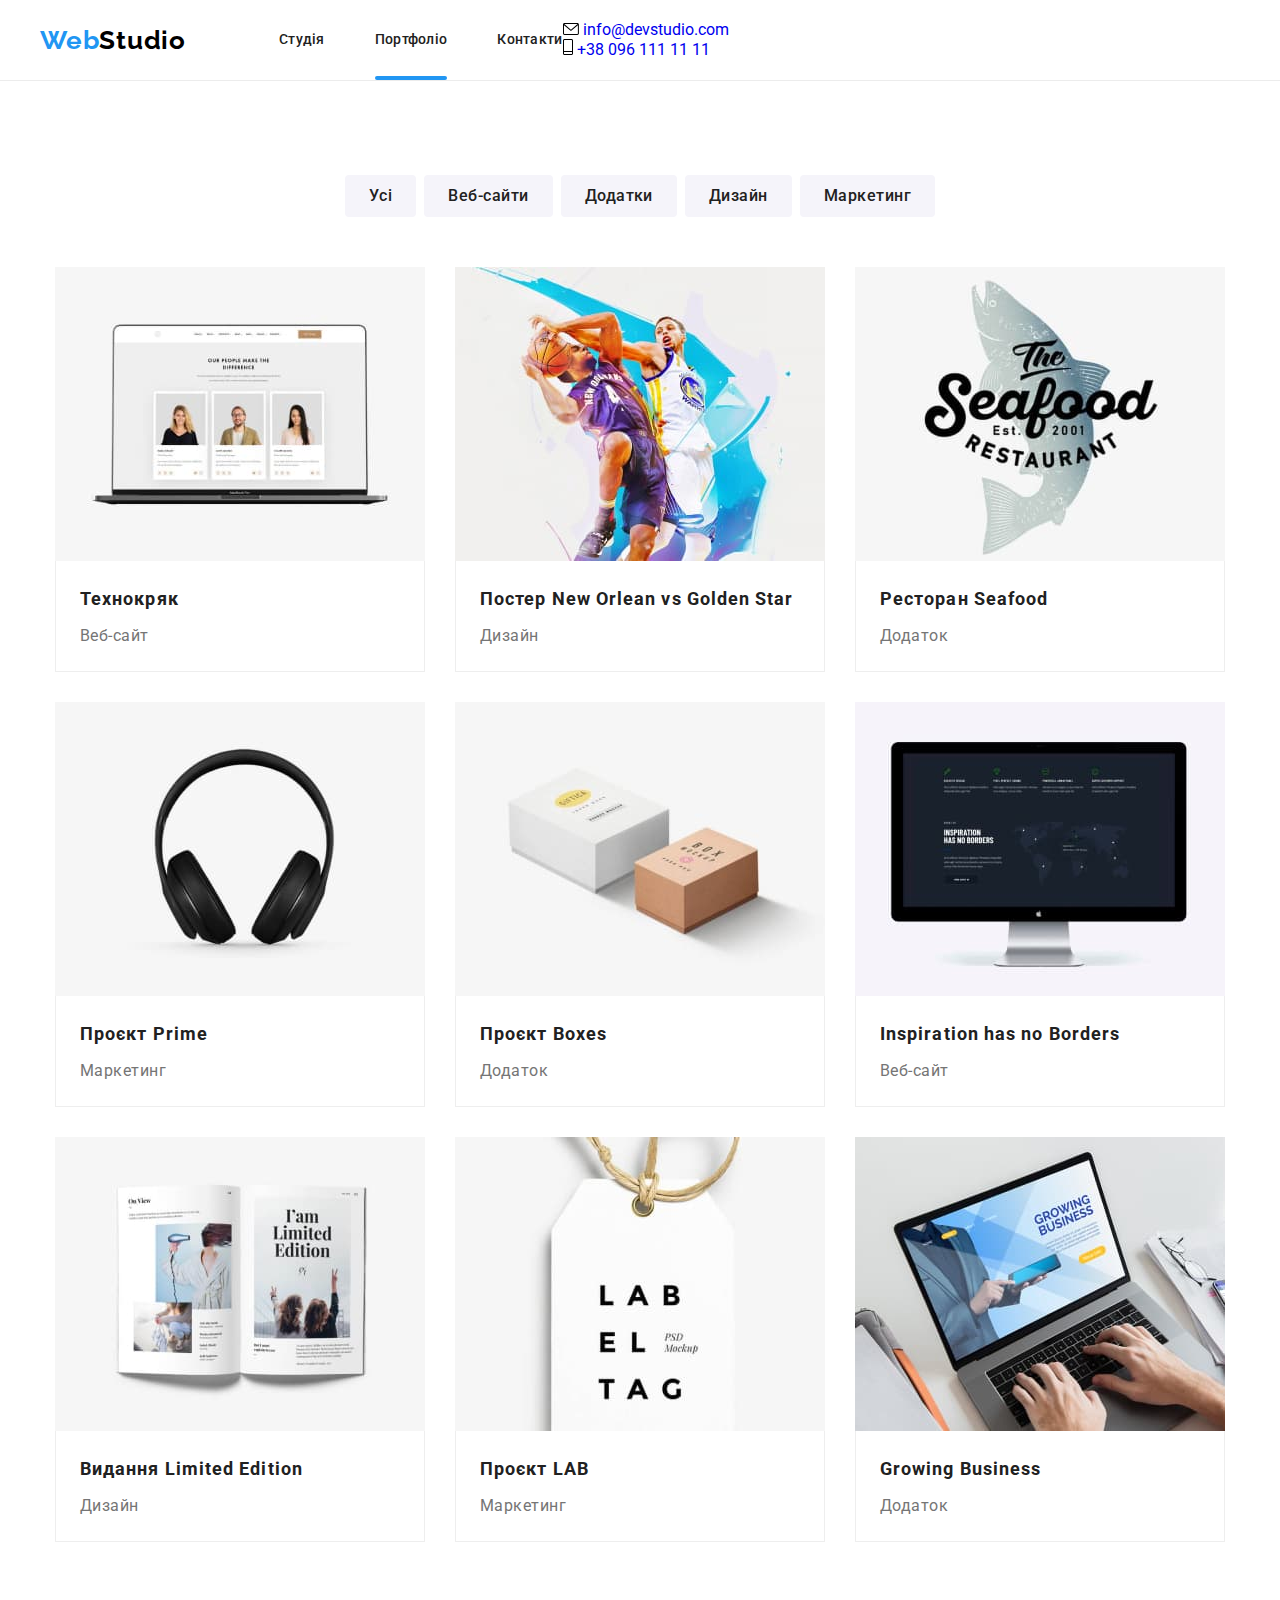
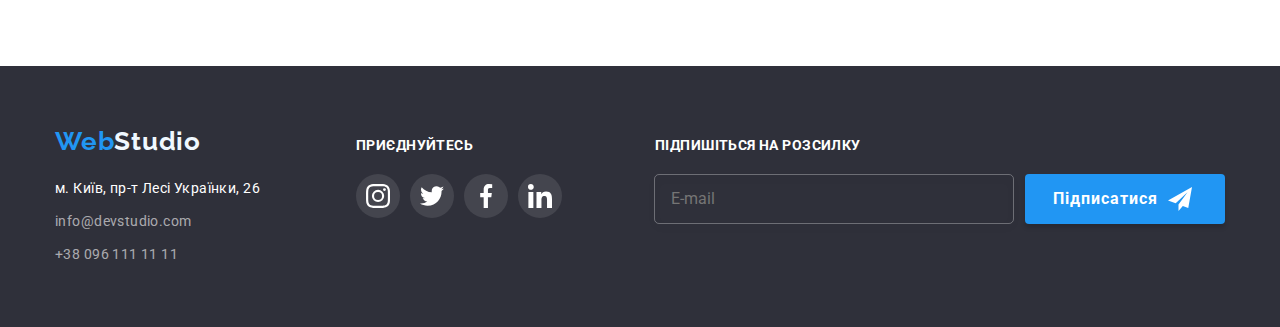
==== portfolio.html @ 81b360ba "create mobile menu" ====
<!DOCTYPE html>
<html lang="en">
  <head>
    <meta charset="UTF-8" />
    <meta http-equiv="X-UA-Compatible" content="IE=edge" />
    <meta name="viewport" content="width=device-width, initial-scale=1.0" />
    <link
      href="https://fonts.googleapis.com/css2?family=Raleway:wght@700&family=Roboto:wght@400;500;700;900&display=swap"
      rel="stylesheet"
    />
    <link
      rel="stylesheet"
      href="https://cdnjs.cloudflare.com/ajax/libs/modern-normalize/1.1.0/modern-normalize.min.css"
    />
    <link rel="stylesheet" href="./css/main.min.css" />
    <title>WebStudio</title>
  </head>
  <body>
    <header class="page-header page-header--after">
      <div class="page-header__wrapper container">
        <nav class="page-header__nav">
          <a href="./index.html" class="page-header__logo link">
            <span class="page-header--accent"> Web</span>Studio</a
          >
          <ul class="page-header__list">
            <li class="page-header__item">
              <a href="./index.html" class="page-header__link link">Студiя</a>
            </li>
            <li class="page-header__item">
              <a
                href="./portfolio.html"
                class="page-header__link link page-header--current"
                >Портфолiо</a
              >
            </li>
            <li class="page-header__item">
              <a href="#" class="page-header__link link">Контакти</a>
            </li>
          </ul>
        </nav>

        <div class="header-page__block">
          <a href="mailto:info@devstudio.com" class="header-page__contact link">
            <svg class="header-page__icon" width="16px" height="12px">
              <use href="./images/sprite.svg#mail"></use>
            </svg>
            info@devstudio.com
          </a>

          <a href="tel:+380961111111" class="header-page__contact link">
            <svg class="header-page__icon" width="10px" height="16px">
              <use href="./images/sprite.svg#phone"></use>
            </svg>
            +38 096 111 11 11
          </a>
        </div>
      </div>
    </header>
    <main>
      <section class="portfolio-section">
        <div class="container">
          <h1 class="portfolio-section__title">Наші проекти</h1>
          <ul class="portfolio-section__buttonsList list">
            <li class="portfolio-section__item">
              <button class="portfolio-section__btn" type="button">Уci</button>
            </li>
            <li class="portfolio-section__item">
              <button class="portfolio-section__btn" type="button">
                Веб-сайти
              </button>
            </li>
            <li class="portfolio-section__item">
              <button class="portfolio-section__btn" type="button">
                Додатки
              </button>
            </li>
            <li class="portfolio-section__item">
              <button class="portfolio-section__btn" type="button">
                Дизайн
              </button>
            </li>
            <li class="portfolio-section__item">
              <button class="portfolio-section__btn" type="button">
                Маркетинг
              </button>
            </li>
          </ul>
          <ul class="portfolio-section__imagesList list">
            <li class="portfolio-section__wrapper">
              <a href="#" class="portfolio-section__link link">
                <img
                  class="portfolio-section__image"
                  src="./images/technoqua.jpg"
                  alt="web site"
                  width="370"
                />
                <div class="portfolio-section__description">
                  <h2 class="portfolio-section__name">Технокряк</h2>
                  <p class="portfolio-section__project">Веб-сайт</p>
                </div>
                <div class="portfolio-section__overlay">
                  <p class="portfolio-section__text">
                    Ресурс пропонує комплексні пропозиції з різним рівнем
                    функціоналу та сервісів. Все це дозволить відвідувачу
                    отримати вичерпні відомості про компанію чи приватну особу.
                  </p>
                </div>
              </a>
            </li>
            <li class="portfolio-section__wrapper">
              <a href="#" class="portfolio-section__link link">
                <img
                  class="portfolio-section__image"
                  src="./images/basketball-post.jpg"
                  alt="basketball post"
                  width="370"
                />
                <div class="portfolio-section__description">
                  <h2 class="portfolio-section__name">
                    Постер New Orlean vs Golden Star
                  </h2>
                  <p class="portfolio-section__project">Дизайн</p>
                </div>
                <div class="portfolio-section__overlay">
                  <p class="portfolio-section__text">
                    Ресурс пропонує комплексні пропозиції з різним рівнем
                    функціоналу та сервісів. Все це дозволить відвідувачу
                    отримати вичерпні відомості про компанію чи приватну особу.
                  </p>
                </div>
              </a>
            </li>
            <li class="portfolio-section__wrapper">
              <a href="#" class="portfolio-section__link link">
                <img
                  class="portfolio-section__image"
                  src="./images/restourant-seafood.jpg"
                  alt="restourant seafood"
                  width="370"
                />
                <div class="portfolio-section__description">
                  <h2 class="portfolio-section__name">Ресторан Seafood</h2>
                  <p class="portfolio-section__project">Додаток</p>
                </div>
                <div class="portfolio-section__overlay">
                  <p class="portfolio-section__text">
                    portfolio-section__ Ресурс пропонує комплексні пропозиції з
                    різним рівнем функціоналу та сервісів. Все це дозволить
                    відвідувачу отримати вичерпні відомості про компанію чи
                    приватну особу.
                  </p>
                </div>
              </a>
            </li>
            <li class="portfolio-section__wrapper">
              <a href="#" class="portfolio-section__link link">
                <img
                  class="portfolio-section__image"
                  src="./images/prime-project.jpg"
                  alt="prime project"
                  width="370"
                />
                <div class="portfolio-section__description">
                  <h2 class="portfolio-section__name">Проєкт Prime</h2>
                  <p class="portfolio-section__project">Маркетинг</p>
                </div>
                <div class="portfolio-section__overlay">
                  <p class="portfolio-section__text">
                    Ресурс пропонує комплексні пропозиції з різним рівнем
                    функціоналу та сервісів. Все це дозволить відвідувачу
                    отримати вичерпні відомості про компанію чи приватну особу.
                  </p>
                </div>
              </a>
            </li>
            <li class="portfolio-section__wrapper">
              <a href="#" class="portfolio-section__link link">
                <img
                  class="portfolio-section__image"
                  src="./images/boxes-project.jpg"
                  alt="boxes project"
                  width="370"
                />
                <div class="portfolio-section__description">
                  <h2 class="portfolio-section__name">Проєкт Boxes</h2>
                  <p class="portfolio-section__project">Додаток</p>
                </div>
                <div class="portfolio-section__overlay">
                  <p class="portfolio-section__text">
                    Ресурс пропонує комплексні пропозиції з різним рівнем
                    функціоналу та сервісів. Все це дозволить відвідувачу
                    отримати вичерпні відомості про компанію чи приватну особу.
                  </p>
                </div>
              </a>
            </li>
            <li class="portfolio-section__wrapper">
              <a href="#" class="portfolio-section__link link">
                <img
                  class="portfolio-section__image"
                  src="./images/inspiration.jpg"
                  alt="inspiration"
                  width="370"
                />
                <div class="portfolio-section__description">
                  <h2 class="portfolio-section__name">
                    Inspiration has no Borders
                  </h2>
                  <p class="portfolio-section__project">Веб-сайт</p>
                </div>
                <div class="portfolio-section__overlay">
                  <p class="portfolio-section__text">
                    Ресурс пропонує комплексні пропозиції з різним рівнем
                    функціоналу та сервісів. Все це дозволить відвідувачу
                    отримати вичерпні відомості про компанію чи приватну особу.
                  </p>
                </div>
              </a>
            </li>
            <li class="portfolio-section__wrapper">
              <a href="#" class="portfolio-section__link link">
                <img
                  class="portfolio-section__image"
                  src="./images/limited-edition.jpg"
                  alt="limited edition"
                  width="370"
                />
                <div class="portfolio-section__description">
                  <h2 class="portfolio-section__name">
                    Видання Limited Edition
                  </h2>
                  <p class="portfolio-section__project">Дизайн</p>
                </div>
                <div class="portfolio-section__overlay">
                  <p class="portfolio-section__text">
                    Ресурс пропонує комплексні пропозиції з різним рівнем
                    функціоналу та сервісів. Все це дозволить відвідувачу
                    отримати вичерпні відомості про компанію чи приватну особу.
                  </p>
                </div>
              </a>
            </li>
            <li class="portfolio-section__wrapper">
              <a href="#" class="portfolio-section__link link">
                <img
                  class="portfolio-section__image"
                  src="./images/lab-project.jpg"
                  alt="lab project"
                  width="370"
                />
                <div class="portfolio-section__description">
                  <h2 class="portfolio-section__name">Проєкт LAB</h2>
                  <p class="portfolio-section__project">Маркетинг</p>
                </div>
                <div class="portfolio-section__overlay">
                  <p class="portfolio-section__text">
                    Ресурс пропонує комплексні пропозиції з різним рівнем
                    функціоналу та сервісів. Все це дозволить відвідувачу
                    отримати вичерпні відомості про компанію чи приватну особу.
                  </p>
                </div>
              </a>
            </li>
            <li class="portfolio-section__wrapper">
              <a href="#" class="portfolio-section__link link">
                <img
                  class="portfolio-section__image"
                  src="./images/growing-business.jpg"
                  alt="growing business"
                  width="370"
                />
                <div class="portfolio-section__description">
                  <h2 class="portfolio-section__name">Growing Business</h2>
                  <p class="portfolio-section__project">Додаток</p>
                </div>
                <div class="portfolio-section__overlay">
                  <p class="portfolio-section__text">
                    Ресурс пропонує комплексні пропозиції з різним рівнем
                    функціоналу та сервісів. Все це дозволить відвідувачу
                    отримати вичерпні відомості про компанію чи приватну особу.
                  </p>
                </div>
              </a>
            </li>
          </ul>
        </div>
      </section>
    </main>
    <footer class="footer-section">
      <div class="footer-section__container container">
        <div class="footer-section__contact">
          <a href="./index.html" class="footer-section__logo link"
            ><span class="footer-section--accent">Web</span>Studio</a
          >
          <address class="footer-section__address">
            <ul class="footer-section__list list">
              <li class="footer-section__item">
                <a
                  class="footer-section__link link footer-section__location"
                  href="https://goo.gl/maps/rSGDT6scq2BDMD889"
                  >м. Київ, пр-т Лесі Українки, 26</a
                >
              </li>
              <li class="footer-section__item">
                <a
                  class="footer-section__link link"
                  href="mailto:info@devstudio.com"
                  >info@devstudio.com</a
                >
              </li>
              <li class="footer-section__item">
                <a class="footer-section__link link" href="tel:+380961111111"
                  >+38 096 111 11 11</a
                >
              </li>
            </ul>
          </address>
        </div>
        <div class="footer-section__social">
          <h3 class="footer-section__title">приєднуйтесь</h3>
          <ul class="footer-section__block list">
            <li class="footer-section__unit">
              <a href="#" class="footer-section__ref link">
                <svg class="footer-section__icon">
                  <use href="./images/sprite.svg#instagram"></use>
                </svg>
              </a>
            </li>
            <li class="footer-section__unit">
              <a href="#" class="footer-section__ref link">
                <svg class="footer-section__icon">
                  <use href="./images/sprite.svg#twitter"></use>
                </svg>
              </a>
            </li>
            <li class="footer-section__unit">
              <a href="#" class="footer-section__ref link">
                <svg class="footer-section__icon">
                  <use href="./images/sprite.svg#facebook"></use>
                </svg>
              </a>
            </li>
            <li class="footer-section__unit">
              <a href="#" class="footer-section__ref link">
                <svg class="footer-section__icon">
                  <use href="./images/sprite.svg#linkedin"></use>
                </svg>
              </a>
            </li>
          </ul>
        </div>
        <form class="footer-section__form">
          <h3 class="footer-section__subscription">Підпишіться на розсилку</h3>
          <div class="footer-section__field">
            <input
              type="email"
              name="email"
              class="footer-section__email"
              id="email"
              placeholder=" "
            />
            <label for="email" class="footer-section__label">E-mail</label>
            <button class="footer-section__button" type="submit">
              Підписатися
              <svg class="footer-section__icon">
                <use href="./images/sprite.svg#icon-send"></use>
              </svg>
            </button>
          </div>
        </form>
      </div>
    </footer>
  </body>
</html>
---- css/main.min.css ----
.customers-section__title,.team-section__title,.work-section__title{margin-bottom:50px;font-family:inherit;font-weight:700;font-size:36px;line-height:1.16;text-align:center;letter-spacing:.03em;color:#212121}.portfolio-section__image,.team-section__img,.work-section__img{display:block;background-color:#ffebcd}.portfolio-section,.customers-section,.team-section,.work-section{padding:94px 0}.page-header__contact,.page-header__link{display:-webkit-box;display:-ms-flexbox;display:flex;-webkit-box-align:center;-ms-flex-align:center;align-items:center;padding:32px 0;font-weight:500;font-size:14px;line-height:1.14;letter-spacing:.02em;color:#212121;-webkit-transition:color 250ms cubic-bezier(0.4, 0, 0.2, 1);transition:color 250ms cubic-bezier(0.4, 0, 0.2, 1)}.mobile-menu__contact,.mobile-menu__link{display:block;text-decoration:none;font-weight:500;line-height:1.17;letter-spacing:.02em;color:#212121}.portfolio-section__title,.advantages-section__title{position:absolute;width:1px;height:1px;margin:-1px;border:0;padding:0;white-space:nowrap;-webkit-clip-path:inset(100%);clip-path:inset(100%);clip:rect(0 0 0 0);overflow:hidden}.footer-section__logo,.page-header__logo{font-family:"Raleway",sans-serif;font-weight:700;font-size:26px;line-height:1.19;letter-spacing:.03em}*,*::before,*::after{-webkit-box-sizing:border-box;box-sizing:border-box}ul,ol{padding:0;margin:0;list-style:none}body,h1,h2,h3,h4,h5,h6,p,ul,ol{margin:0}body{font-family:"Roboto",sans-serif;background-color:#fff;color:#757575}.list{list-style:none}.link{display:block;text-decoration:none}.container{max-width:1200px;padding:0 15px;margin:0 auto}.mobile-menu{position:absolute;top:0;left:0;z-index:7;height:796px;background-color:#fff;display:none;padding:48px 40px}.mobile-menu.is-open{display:block}@media screen and (min-width: 480px){.mobile-menu{width:100%}}.mobile-menu__list{margin-bottom:50px}.mobile-menu__item:not(:first-child){margin-top:32px}.mobile-menu__link{font-size:40px;color:#212121;-webkit-transition:color 250ms cubic-bezier(0.4, 0, 0.2, 1);transition:color 250ms cubic-bezier(0.4, 0, 0.2, 1)}.mobile-menu__link:hover,.mobile-menu__link:focus{color:#2196f3}.mobile-menu__contacts{margin-bottom:302px}.mobile-menu__contact{font-size:24px;color:#757575;-webkit-transition:color 550ms cubic-bezier(0.4, 0, 0.2, 1),font-size 550ms cubic-bezier(0.4, 0, 0.2, 1);transition:color 550ms cubic-bezier(0.4, 0, 0.2, 1),font-size 550ms cubic-bezier(0.4, 0, 0.2, 1)}.mobile-menu__contact:hover,.mobile-menu__contact:focus{font-size:34px;color:#2196f3}.mobile-menu__contact:not(:last-child){margin-bottom:32px}.mobile-menu__block{display:-webkit-box;display:-ms-flexbox;display:flex;-webkit-box-align:start;-ms-flex-align:start;align-items:flex-start}.mobile-menu__unit{display:-webkit-box;display:-ms-flexbox;display:flex}.mobile-menu__unit:not(:last-child)::after{content:"";display:block;margin:0 10px;height:22px;border:1px solid rgba(33,33,33,.2)}.mobile-menu__social{font-weight:500;font-size:18px;line-height:1.22;letter-spacing:.02em;color:#2196f3;-webkit-transition:color 550ms cubic-bezier(0.4, 0, 0.2, 1),font-size 550ms cubic-bezier(0.4, 0, 0.2, 1);transition:color 550ms cubic-bezier(0.4, 0, 0.2, 1),font-size 550ms cubic-bezier(0.4, 0, 0.2, 1)}.mobile-menu__social:hover,.mobile-menu__social:focus{font-size:22px;color:#188ce8}.page-header__wrapper{position:relative;display:-webkit-box;display:-ms-flexbox;display:flex;-webkit-box-align:center;-ms-flex-align:center;align-items:center;padding-top:16px;padding-bottom:16px}@media screen and (min-width: 768px){.page-header__wrapper{padding:0}}.page-header__nav{display:-webkit-box;display:-ms-flexbox;display:flex;-webkit-box-align:center;-ms-flex-align:center;align-items:center}@media screen and (min-width: 480px){.page-header__nav{display:none}}@media screen and (min-width: 768px){.page-header__nav{display:-webkit-box;display:-ms-flexbox;display:flex}}.page-header__logo{color:#000}.page-header--accent{color:#2196f3}.page-header__list{display:-webkit-box;display:-ms-flexbox;display:flex;-webkit-box-align:center;-ms-flex-align:center;align-items:center;margin-left:93px}.page-header__item:not(:first-child){margin-left:50px}.page-header__link{position:relative}.page-header__link:hover,.page-header__link:focus{color:#2196f3}@media screen and (min-width: 768px){.page-header__link{padding:0}}@media screen and (min-width: 768px){.page-header__link{padding:32px 0}}@media screen and (min-width: 768px){.page-header--current:after{content:"";position:absolute;bottom:0;right:0;width:100%;height:4px;border-radius:2px;background-color:#2196f3}}.page-header__block{display:-webkit-box;display:-ms-flexbox;display:flex;-webkit-box-align:center;-ms-flex-align:center;align-items:center;margin-left:auto}@media screen and (min-width: 480px){.page-header__block{display:none}}@media screen and (min-width: 768px){.page-header__block{display:-webkit-box;display:-ms-flexbox;display:flex;-webkit-box-orient:vertical;-webkit-box-direction:normal;-ms-flex-direction:column;flex-direction:column;-webkit-box-align:start;-ms-flex-align:start;align-items:flex-start}}@media screen and (min-width: 1170px){.page-header__block{display:-webkit-box;display:-ms-flexbox;display:flex;-webkit-box-orient:horizontal;-webkit-box-direction:normal;-ms-flex-direction:row;flex-direction:row;-webkit-box-align:start;-ms-flex-align:start;align-items:flex-start}}.page-header__contact{color:inherit;-webkit-transition:color 250ms cubic-bezier(0.4, 0, 0.2, 1);transition:color 250ms cubic-bezier(0.4, 0, 0.2, 1)}.page-header__contact:hover,.page-header__contact:focus{color:#2196f3}@media screen and (min-width: 768px){.page-header__contact{padding:0;margin-bottom:10px}}@media screen and (min-width: 1170px){.page-header__contact{margin-bottom:0;padding:32px 0}.page-header__contact:not(:first-child){margin-left:50px}}.page-header__icon{margin-right:10px;fill:currentColor;-webkit-transition:fill 250ms var(--time-function);transition:fill 250ms var(--time-function)}.menu-button{position:absolute;top:10px;right:15px;z-index:10;margin:0;padding:0;border:none;background-color:rgba(0,0,0,0);cursor:pointer}@media screen and (min-width: 768px){.menu-button{display:none}}.menu-button .icon-cross{display:none}.menu-button.is-open .icon-cross{display:block}.menu-button.is-open .icon-menu{display:none}.hero-section{background-color:#2f303a;max-width:1600px;height:600px;padding:195px 0;margin:0 auto;text-align:center;background-image:-webkit-gradient(linear, left top, right top, from(rgba(47, 48, 58, 0.4)), to(rgba(47, 48, 58, 0.4))),url(../images/hero.jpg);background-image:linear-gradient(to right, rgba(47, 48, 58, 0.4), rgba(47, 48, 58, 0.4)),url(../images/hero.jpg);background-repeat:no-repeat;background-position:center;background-size:cover}.hero-section__title{margin-bottom:30px;font-weight:900;font-size:44px;line-height:1.36;letter-spacing:.06em;text-transform:uppercase;color:#fff}.hero-section__button{padding:10px 32px;font-family:inherit;font-weight:700;font-size:16px;line-height:1.88;letter-spacing:.06em;color:#fff;background-color:#2196f3;-webkit-box-shadow:0px 4px 4px rgba(0,0,0,.15);box-shadow:0px 4px 4px rgba(0,0,0,.15);border-radius:4px;border:none;cursor:pointer;-webkit-transition:background-color 250ms cubic-bezier(0.4, 0, 0.2, 1);transition:background-color 250ms cubic-bezier(0.4, 0, 0.2, 1)}.hero-section__button:hover,.hero-section__button:focus{background-color:#188ce8}.advantages-section{padding-top:94px}.advantages-section__item{-ms-flex-preferred-size:calc((100% - 90px)/4);flex-basis:calc((100% - 90px)/4)}.advantages-section__item:not(:first-child){margin-left:30px}.advantages-section__wrapper{display:-webkit-box;display:-ms-flexbox;display:flex;-webkit-box-align:center;-ms-flex-align:center;align-items:center;-webkit-box-pack:center;-ms-flex-pack:center;justify-content:center;width:100%;height:120px;background-color:#f5f4fa;margin-bottom:30px;border-radius:4px}.advantages-section__icon{width:70px;height:70px}.advantages-section_caption{margin-bottom:10px;font-weight:700;font-size:14px;line-height:1.14;letter-spacing:.03em;text-transform:uppercase;color:#212121}.advantages-section_text{font-size:14px;line-height:1.71;letter-spacing:.03em;color:inherit}@media screen and (min-width: 480px)and (min-width: 480px){.work-section{display:none}}@media screen and (min-width: 1170px){.work-section{display:block}}.work-section__item{-ms-flex-preferred-size:calc((100% - 60px)/3);flex-basis:calc((100% - 60px)/3)}.work-section__item:not(:first-child){margin-left:30px}.work-section__thumb{position:relative}.work-section__img{height:294px}.work-section__overlay{display:-webkit-box;display:-ms-flexbox;display:flex;-webkit-box-align:center;-ms-flex-align:center;align-items:center;-webkit-box-pack:center;-ms-flex-pack:center;justify-content:center;position:absolute;width:100%;bottom:0;right:0;padding:27px 0;background-color:rgba(47,48,58,.8)}.work-section__text{font-weight:700;font-size:14px;line-height:1.14;letter-spacing:.03em;text-transform:uppercase;color:#fff}.team-section{background-color:#f5f4fa;text-align:center}.team-section__item{-ms-flex-preferred-size:calc((100% - 90px)/4);flex-basis:calc((100% - 90px)/4);background-color:#fff;-webkit-box-shadow:0px 1px 3px rgba(0,0,0,.12),0px 1px 1px rgba(0,0,0,.14),0px 2px 1px rgba(0,0,0,.2);box-shadow:0px 1px 3px rgba(0,0,0,.12),0px 1px 1px rgba(0,0,0,.14),0px 2px 1px rgba(0,0,0,.2);border-radius:0px 0px 4px 4px}.team-section__item:not(:first-child){margin-left:30px}.team-section__img{height:260px}.team-section__caption{margin:30px 0 10px;font-weight:500;font-size:16px;line-height:1.19;letter-spacing:.03em;color:#212121}.team-section__position{margin-bottom:16px;font-size:16px;letter-spacing:.03em;color:inherit}.team-section__block{display:-webkit-box;display:-ms-flexbox;display:flex;-webkit-box-pack:center;-ms-flex-pack:center;justify-content:center;margin-bottom:30px}.team-section__wrapper:not(:first-child){margin-left:10px}.team-section__social{display:-webkit-box;display:-ms-flexbox;display:flex;-webkit-box-align:center;-ms-flex-align:center;align-items:center;-webkit-box-pack:center;-ms-flex-pack:center;justify-content:center;width:44px;height:44px;border-radius:50%;-webkit-transition:background-color 250ms cubic-bezier(0.4, 0, 0.2, 1);transition:background-color 250ms cubic-bezier(0.4, 0, 0.2, 1)}.team-section__social:hover,.team-section__social:focus{background-color:#2196f3}.team-section__icon{width:20px;height:20px;fill:#afb1b8;-webkit-transition:fill 250ms cubic-bezier(0.4, 0, 0.2, 1);transition:fill 250ms cubic-bezier(0.4, 0, 0.2, 1)}.team-section__social:hover .team-section__icon{fill:#fff}.team-section__social:focus .team-section__icon{fill:#fff}.customers-section__item{display:-webkit-box;display:-ms-flexbox;display:flex;-ms-flex-preferred-size:calc((100% - 150px)/5);flex-basis:calc((100% - 150px)/5)}.customers-section__item:not(:first-child){margin-left:30px}.customers-section__link{display:-webkit-box;display:-ms-flexbox;display:flex;padding:14px 31px;border:1px solid #afb1b8;border-radius:4px;-webkit-transition:border-color 250ms cubic-bezier(0.4, 0, 0.2, 1);transition:border-color 250ms cubic-bezier(0.4, 0, 0.2, 1)}.customers-section__link:hover,.customers-section__link:focus{border-color:#2196f3}.customers-section__icon{width:106px;height:60px;fill:#afb1b8;-webkit-transition:fill 250ms cubic-bezier(0.4, 0, 0.2, 1);transition:fill 250ms cubic-bezier(0.4, 0, 0.2, 1)}.customers-section__link:hover .customers-section__icon{fill:#2196f3}.customers-section__link:focus .customers-section__icon{fill:#2196f3}.footer-section{background-color:#2f303a;padding:60px 0}.footer-section__container{display:-webkit-box;display:-ms-flexbox;display:flex;-webkit-box-align:baseline;-ms-flex-align:baseline;align-items:baseline}.footer-section__contact{width:231px}.footer-section__logo{color:#f0f8ff}.footer-section--accent{color:#2196f3}.footer-section__address{margin-top:20px;font-style:inherit}.footer-section__item:not(:first-child){margin-top:9px}.footer-section__link,.footer-section__location{font-weight:400;font-size:14px;line-height:1.71;letter-spacing:.03em;color:rgba(255,255,255,.6);-webkit-transition:color 250ms cubic-bezier(0.4, 0, 0.2, 1);transition:color 250ms cubic-bezier(0.4, 0, 0.2, 1)}.footer-section__link:hover,.footer-section__link:focus,.footer-section__location:hover,.footer-section__location:focus{color:#2196f3}.footer-section__location{color:#fff}.footer-section__social{margin-left:70px}.footer-section__title{margin-bottom:20px;font-weight:700;font-size:14px;line-height:1.14;letter-spacing:.03em;text-transform:uppercase;color:#fff}.footer-section__block{display:-webkit-box;display:-ms-flexbox;display:flex;width:206px}.footer-section__unit:not(:first-child){margin-left:10px}.footer-section__ref{display:-webkit-box;display:-ms-flexbox;display:flex;-webkit-box-align:center;-ms-flex-align:center;align-items:center;width:44px;height:44px;background-color:rgba(255,255,255,.1);border-radius:50%;-webkit-transition:background-color 250ms cubic-bezier(0.4, 0, 0.2, 1);transition:background-color 250ms cubic-bezier(0.4, 0, 0.2, 1)}.footer-section__ref:hover,.footer-section__ref:focus{background-color:#2196f3}.footer-section__icon{width:20px;height:20px;fill:#fff}.footer-section__form{margin-left:93px;width:570px}.footer-section__subscription{margin-bottom:20px;font-weight:700;font-size:14px;line-height:1.14;letter-spacing:.03em;text-transform:uppercase;color:#fff}.footer-section__field{display:-webkit-box;display:-ms-flexbox;display:flex;-webkit-box-align:center;-ms-flex-align:center;align-items:center;position:relative}.footer-section__email{display:inline-block;width:358px;padding:14px 0 14px 16px;margin-right:12px;border:none;outline:1px solid rgba(255,255,255,.3);border-radius:4px;-webkit-filter:drop-shadow(0px 4px 4px rgba(0, 0, 0, 0.15));filter:drop-shadow(0px 4px 4px rgba(0, 0, 0, 0.15));font-weight:400;font-size:16px;line-height:1.25;letter-spacing:.03em;cursor:pointer;background-color:rgba(0,0,0,0);color:rgba(255,255,255,.6)}.footer-section__email:hover,.footer-section__email:focus{outline:1px solid #2196f3}.footer-section__label{position:absolute;top:16px;left:16px;-webkit-transition:left 250ms cubic-bezier(0.4, 0, 0.2, 1);transition:left 250ms cubic-bezier(0.4, 0, 0.2, 1)}.footer-section__email:not(:-moz-placeholder-shown)+.footer-section__label{left:-52px;color:#fff}.footer-section__email:not(:-ms-input-placeholder)+.footer-section__label{left:-52px;color:#fff}.footer-section__email:focus+.footer-section__label,.footer-section__email:not(:placeholder-shown)+.footer-section__label{left:-52px;color:#fff}.footer-section__button{display:-webkit-inline-box;display:-ms-inline-flexbox;display:inline-flex;-webkit-box-align:center;-ms-flex-align:center;align-items:center;width:200px;padding:10px 28px;font-weight:700;font-size:16px;line-height:1.88;letter-spacing:.06em;color:#fff;background-color:#2196f3;-webkit-box-shadow:0px 4px 4px rgba(0,0,0,.15);box-shadow:0px 4px 4px rgba(0,0,0,.15);border-radius:4px;border:none;cursor:pointer;-webkit-transition:background-color 250ms cubic-bezier(0.4, 0, 0.2, 1);transition:background-color 250ms cubic-bezier(0.4, 0, 0.2, 1)}.footer-section__button:hover,.footer-section__button:focus{background-color:#188ce8}.footer-section__icon{width:24px;height:24px;fill:#fff;margin-left:10px}.page-header--after{content:"";display:block;border-bottom:1px solid #ececec}.portfolio-section__buttonsList{display:-webkit-box;display:-ms-flexbox;display:flex;-webkit-box-align:center;-ms-flex-align:center;align-items:center;-webkit-box-pack:center;-ms-flex-pack:center;justify-content:center;margin-bottom:50px}.portfolio-section__item:not(:first-child){margin-left:8px}.portfolio-section__btn{padding:6px 22px;font-family:inherit;font-weight:500;font-size:16px;line-height:1.62;text-align:center;letter-spacing:.03em;color:#212121;background-color:#f5f4fa;border-radius:4px;border-color:rgba(0,0,0,0);cursor:pointer;-webkit-transition:background-color 250ms cubic-bezier(0.4, 0, 0.2, 1),color 250ms cubic-bezier(0.4, 0, 0.2, 1),-webkit-box-shadow 250ms cubic-bezier(0.4, 0, 0.2, 1);transition:background-color 250ms cubic-bezier(0.4, 0, 0.2, 1),color 250ms cubic-bezier(0.4, 0, 0.2, 1),-webkit-box-shadow 250ms cubic-bezier(0.4, 0, 0.2, 1);transition:background-color 250ms cubic-bezier(0.4, 0, 0.2, 1),color 250ms cubic-bezier(0.4, 0, 0.2, 1),box-shadow 250ms cubic-bezier(0.4, 0, 0.2, 1);transition:background-color 250ms cubic-bezier(0.4, 0, 0.2, 1),color 250ms cubic-bezier(0.4, 0, 0.2, 1),box-shadow 250ms cubic-bezier(0.4, 0, 0.2, 1),-webkit-box-shadow 250ms cubic-bezier(0.4, 0, 0.2, 1)}.portfolio-section__btn:hover,.portfolio-section__btn:focus{background-color:#2196f3;color:#fff;-webkit-box-shadow:0px 3px 1px rgba(0,0,0,.1),0px 1px 2px rgba(0,0,0,.08),0px 2px 2px rgba(0,0,0,.12);box-shadow:0px 3px 1px rgba(0,0,0,.1),0px 1px 2px rgba(0,0,0,.08),0px 2px 2px rgba(0,0,0,.12)}.portfolio-section__imagesList{display:-webkit-box;display:-ms-flexbox;display:flex;-ms-flex-wrap:wrap;flex-wrap:wrap}.portfolio-section__wrapper{-ms-flex-preferred-size:calc((100% - 60px)/3);flex-basis:calc((100% - 60px)/3);margin-bottom:30px;-webkit-transition:-webkit-box-shadow 250ms cubic-bezier(0.4, 0, 0.2, 1);transition:-webkit-box-shadow 250ms cubic-bezier(0.4, 0, 0.2, 1);transition:box-shadow 250ms cubic-bezier(0.4, 0, 0.2, 1);transition:box-shadow 250ms cubic-bezier(0.4, 0, 0.2, 1), -webkit-box-shadow 250ms cubic-bezier(0.4, 0, 0.2, 1);cursor:pointer}.portfolio-section__wrapper:hover{-webkit-box-shadow:0px 1px 1px rgba(0,0,0,.12),0px 4px 4px rgba(0,0,0,.06),1px 4px 6px rgba(0,0,0,.16);box-shadow:0px 1px 1px rgba(0,0,0,.12),0px 4px 4px rgba(0,0,0,.06),1px 4px 6px rgba(0,0,0,.16)}.portfolio-section__wrapper:nth-child(3n+2){margin:0 30px 30px}.portfolio-section__link{position:relative;overflow:hidden}.portfolio-section__link:hover .portfolio-section__overlay{opacity:1;-webkit-transform:translateY(0);transform:translateY(0)}.portfolio-section__description{padding:20px 24px;border-left:1px solid #eee;border-right:1px solid #eee;border-bottom:1px solid #eee}.portfolio-section__name{margin-bottom:4px;font-family:inherit;font-weight:700;font-size:18px;line-height:2;letter-spacing:.06em;color:#212121}.portfolio-section__project{font-family:inherit;font-size:16px;line-height:1.88;letter-spacing:.03em;color:#757575}.portfolio-section__overlay{position:absolute;width:370px;height:294px;padding:24px 63px;top:0;left:0;opacity:0;background-color:rgba(33,150,243,.9);-webkit-transform:translateY(100%);transform:translateY(100%);-webkit-transition:opacity 250ms cubic-bezier(0.4, 0, 0.2, 1),-webkit-transform 250ms cubic-bezier(0.4, 0, 0.2, 1);transition:opacity 250ms cubic-bezier(0.4, 0, 0.2, 1),-webkit-transform 250ms cubic-bezier(0.4, 0, 0.2, 1);transition:transform 250ms cubic-bezier(0.4, 0, 0.2, 1),opacity 250ms cubic-bezier(0.4, 0, 0.2, 1);transition:transform 250ms cubic-bezier(0.4, 0, 0.2, 1),opacity 250ms cubic-bezier(0.4, 0, 0.2, 1),-webkit-transform 250ms cubic-bezier(0.4, 0, 0.2, 1)}.portfolio-section__text{font-weight:400;font-size:18px;line-height:1.56;letter-spacing:.03em;color:#fff}.modal__backdrop{position:fixed;top:0;left:0;width:100vw;height:100vh;background-color:rgba(0,0,0,.2);opacity:1;-webkit-transition:opacity 250ms cubic-bezier(0.4, 0, 0.2, 1);transition:opacity 250ms cubic-bezier(0.4, 0, 0.2, 1)}.modal__backdrop.is-hidden{opacity:0;pointer-events:none}.modal__backdrop.is-hidden .modal__block{-webkit-transform:translate(-50%, -50%) scale(0.9);transform:translate(-50%, -50%) scale(0.9)}.modal__block{position:absolute;top:50%;left:50%;width:528px;height:581px;padding:40px;background-color:#fff;-webkit-transform:translate(-50%, -50%) scale(1);transform:translate(-50%, -50%) scale(1);-webkit-transition:-webkit-transform 250ms cubic-bezier(0.4, 0, 0.2, 1);transition:-webkit-transform 250ms cubic-bezier(0.4, 0, 0.2, 1);transition:transform 250ms cubic-bezier(0.4, 0, 0.2, 1);transition:transform 250ms cubic-bezier(0.4, 0, 0.2, 1), -webkit-transform 250ms cubic-bezier(0.4, 0, 0.2, 1)}.modal__button{display:-webkit-box;display:-ms-flexbox;display:flex;-webkit-box-align:center;-ms-flex-align:center;align-items:center;-webkit-box-pack:center;-ms-flex-pack:center;justify-content:center;position:absolute;top:8px;right:8px;width:30px;height:30px;border-radius:50%;background-color:#fff;border-color:rgba(0,0,0,.1);cursor:pointer}.modal__button:hover,.modal__button:focus .modal__closeIcon{fill:#2196f3}.modal__closeIcon{width:11px;height:11px;-webkit-transition:fill 250ms cubic-bezier(0.4, 0, 0.2, 1);transition:fill 250ms cubic-bezier(0.4, 0, 0.2, 1)}.modal__form{width:448px;margin:0 auto}.modal__title{margin-bottom:12px;font-weight:700;font-size:20px;line-height:1.15;text-align:center;letter-spacing:.03em;color:#212121}.modal__label{position:relative;display:-webkit-box;display:-ms-flexbox;display:flex;-webkit-box-orient:vertical;-webkit-box-direction:normal;-ms-flex-direction:column;flex-direction:column;margin-bottom:10px;font-weight:400;font-size:12px;line-height:1.16;letter-spacing:.01em;color:#757575;cursor:pointer}.modal__label:hover .modal__agreementIcon{border-color:#2196f3}.modal__label:focus-within .modal__agreementIcon{border-color:#2196f3}.modal__label:nth-of-type(5){-webkit-box-orient:horizontal;-webkit-box-direction:normal;-ms-flex-direction:row;flex-direction:row;-webkit-box-align:center;-ms-flex-align:center;align-items:center;-webkit-box-pack:center;-ms-flex-pack:center;justify-content:center}.modal__text{margin-bottom:4px}.modal__input{width:100%;padding:14px 15px 14px 42px;border:none;outline:1px solid rgba(33,33,33,.2);border-radius:4px;-webkit-transition:outline 250ms cubic-bezier(0.4, 0, 0.2, 1);transition:outline 250ms cubic-bezier(0.4, 0, 0.2, 1);cursor:pointer}.modal__input:hover,.modal__input:focus{outline:1px solid #2196f3}.modal__icon{width:18px;height:18px;position:absolute;top:30px;left:15px;-webkit-transition:fill 250ms cubic-bezier(0.4, 0, 0.2, 1);transition:fill 250ms cubic-bezier(0.4, 0, 0.2, 1)}.modal__label:focus-within .modal__icon{fill:#2196f3}.modal__label:hover .modal__icon{fill:#2196f3}.modal__textarea{resize:none;height:120px;padding:14px 16px;margin:4px 0 20px;font-weight:400;font-size:12px;line-height:1.16px;letter-spacing:.01em;border:none;outline:1px solid rgba(33,33,33,.2);border-radius:4px;color:rgba(117,117,117,.5);-webkit-transition:outline 250ms cubic-bezier(0.4, 0, 0.2, 1);transition:outline 250ms cubic-bezier(0.4, 0, 0.2, 1);cursor:pointer}.modal__textarea:hover,.modal__textarea:focus{outline:1px solid #2196f3}.modal__checkbox{-webkit-appearance:none;-moz-appearance:none;appearance:none;position:absolute}.modal__checkbox:checked+.modal__agreementIcon{border-color:rgba(0,0,0,0);background-color:#2196f3;background-image:url(../../images/icon-check.svg);background-origin:border-box;background-size:contain}.modal__agreementIcon{display:inline-block;width:15px;height:15px;border:2px solid #212121;border-radius:4px;margin-right:8px;-webkit-transition:background-image 250ms cubic-bezier(0.4, 0, 0.2, 1),border-color 250ms cubic-bezier(0.4, 0, 0.2, 1),background-color 250ms cubic-bezier(0.4, 0, 0.2, 1);transition:background-image 250ms cubic-bezier(0.4, 0, 0.2, 1),border-color 250ms cubic-bezier(0.4, 0, 0.2, 1),background-color 250ms cubic-bezier(0.4, 0, 0.2, 1)}.modal__agreementText{font-weight:400;font-size:14px;line-height:1.71;letter-spacing:.03em;color:#757575}.modal__agreementLink{display:inline-block;color:#2196f3;text-decoration:none}.modal__agreementLink:after{content:"";display:block;width:100%;height:1px;margin-top:-4px;background-color:#2196f3}.modal__btn{display:block;margin:20px auto 0;width:200px;padding:10px 52px;font-weight:700;font-size:16px;line-height:1.88;letter-spacing:.06em;color:#fff;background-color:#2196f3;-webkit-box-shadow:0px 4px 4px rgba(0,0,0,.15);box-shadow:0px 4px 4px rgba(0,0,0,.15);border-radius:4px;border:none;cursor:pointer;-webkit-transition:background-color 250ms cubic-bezier(0.4, 0, 0.2, 1);transition:background-color 250ms cubic-bezier(0.4, 0, 0.2, 1)}.modal__btn:hover,.modal__btn:focus{background-color:#188ce8}/*# sourceMappingURL=main.min.css.map */
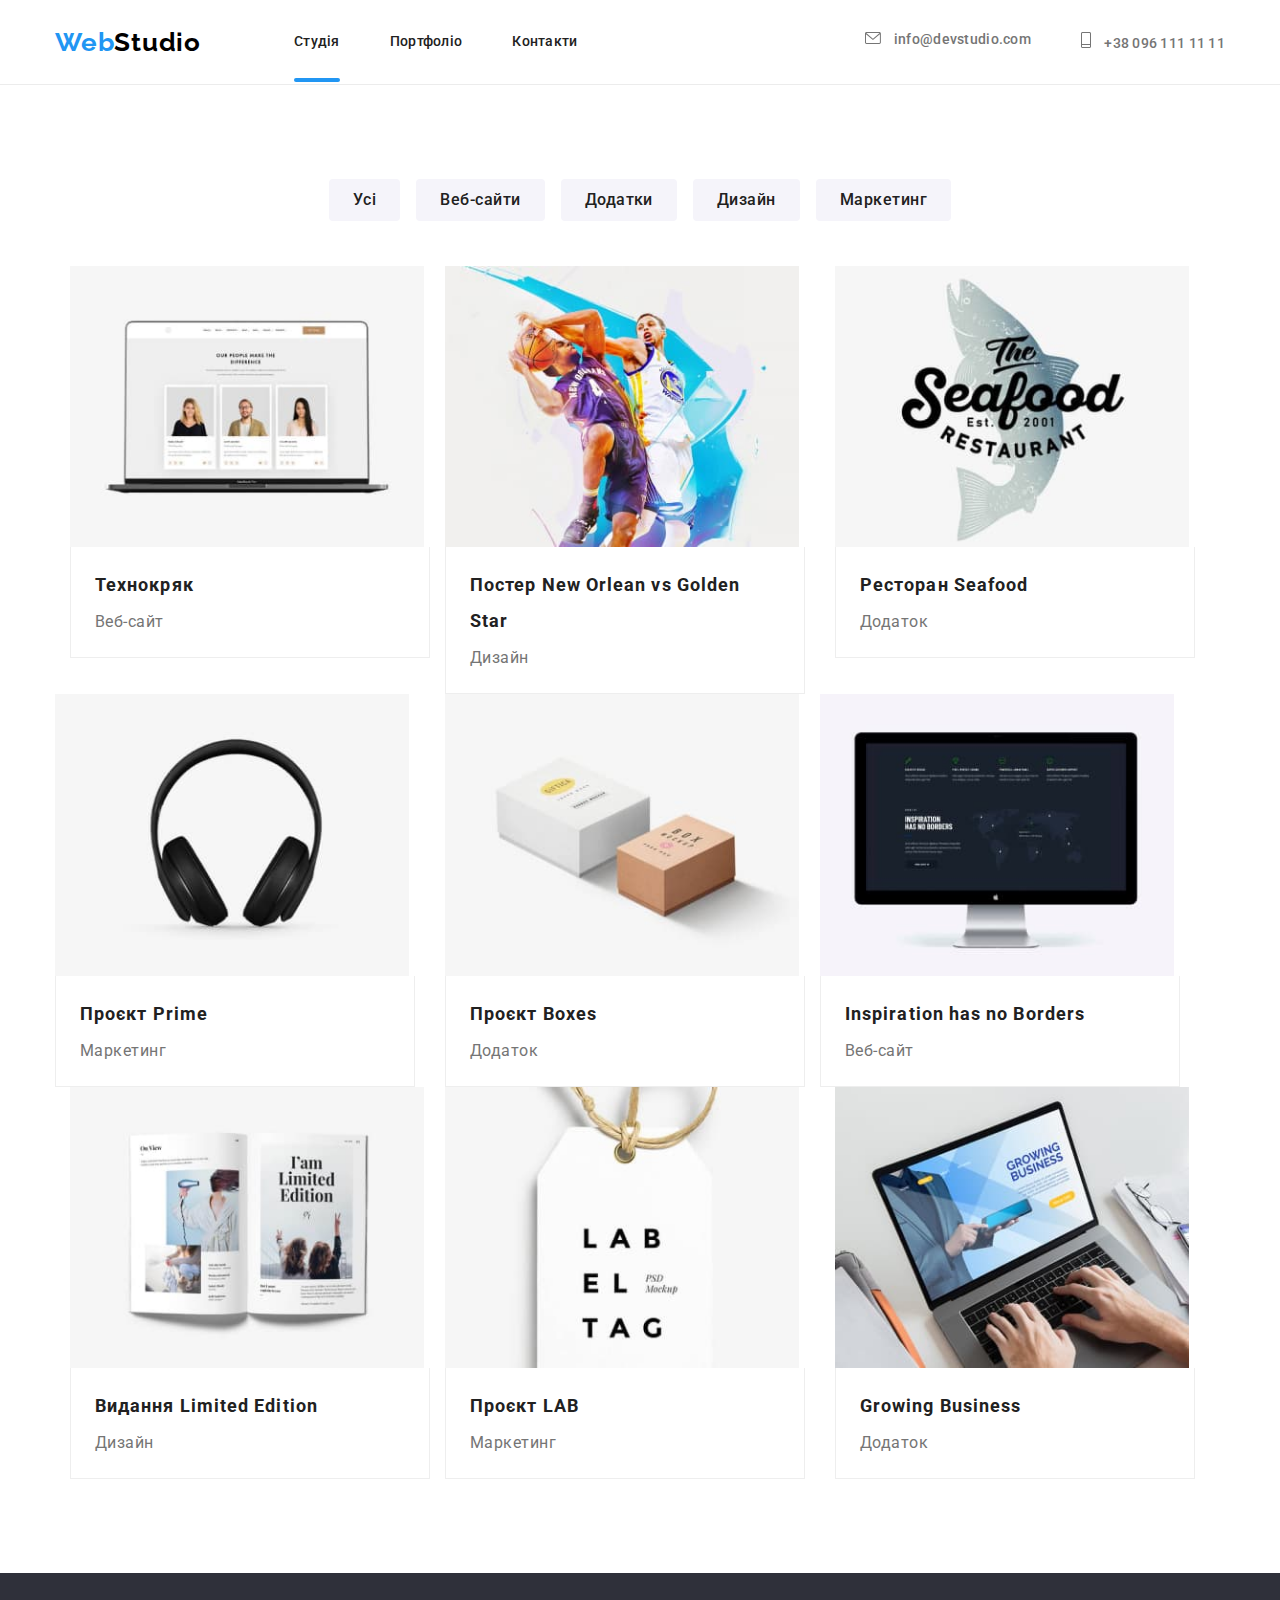
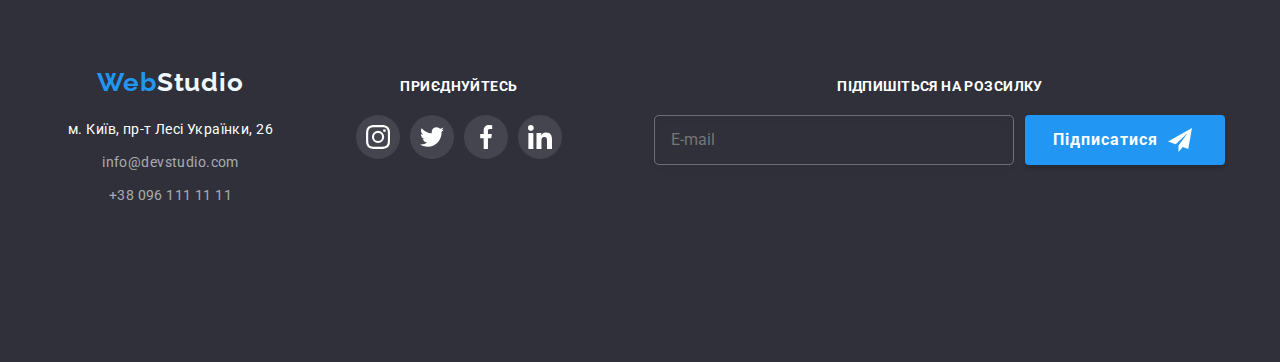
==== commit edea9992: "start change styles in portfolio page" ====
--- a/portfolio.html
+++ b/portfolio.html
@@ -17,42 +17,104 @@
   </head>
   <body>
     <header class="page-header page-header--after">
-      <div class="page-header__wrapper container">
-        <nav class="page-header__nav">
-          <a href="./index.html" class="page-header__logo link">
-            <span class="page-header--accent"> Web</span>Studio</a
+      <div class="container">
+        <div class="page-header__wrapper">
+          <div class="page-header__container">
+            <a href="./index.html" class="page-header__logo link">
+              <span class="page-header--accent"> Web</span>Studio</a
+            >
+          </div>
+          <nav class="page-header__nav">
+            <ul class="page-header__list">
+              <li class="page-header__item">
+                <a
+                  href="./index.html"
+                  class="page-header__link link page-header--current"
+                  >Студiя</a
+                >
+              </li>
+              <li class="page-header__item">
+                <a href="./portfolio.html" class="page-header__link link"
+                  >Портфолiо</a
+                >
+              </li>
+              <li class="page-header__item">
+                <a href="#" class="page-header__link link">Контакти</a>
+              </li>
+            </ul>
+          </nav>
+
+          <div class="page-header__block">
+            <a
+              href="mailto:info@devstudio.com"
+              class="page-header__contact link"
+            >
+              <svg class="page-header__icon" width="16px" height="12px">
+                <use href="./images/sprite.svg#mail"></use>
+              </svg>
+              info@devstudio.com
+            </a>
+
+            <a href="tel:+380961111111" class="page-header__contact link">
+              <svg class="page-header__icon" width="10px" height="16px">
+                <use href="./images/sprite.svg#phone"></use>
+              </svg>
+              +38 096 111 11 11
+            </a>
+          </div>
+          <div class="mobile-menu" id="mobile-menu" data-menu>
+            <ul class="mobile-menu__list">
+              <li class="mobile-menu__item">
+                <a href="./index.html" class="mobile-menu__link">Студiя</a>
+              </li>
+              <li class="mobile-menu__item">
+                <a href="./portfolio.html" class="mobile-menu__link"
+                  >Портфолiо</a
+                >
+              </li>
+              <li class="mobile-menu__item">
+                <a href="#" class="mobile-menu__link">Контакти</a>
+              </li>
+            </ul>
+            <div class="mobile-menu__contacts">
+              <a href="tel:+380961111111" class="mobile-menu__contact">
+                +38 096 111 11 11
+              </a>
+              <a href="mailto:info@devstudio.com" class="mobile-menu__contact">
+                info@devstudio.com
+              </a>
+            </div>
+            <ul class="mobile-menu__block">
+              <li class="mobile-menu__unit">
+                <a class="mobile-menu__social link" href="#">Instagram</a>
+              </li>
+              <li class="mobile-menu__unit">
+                <a class="mobile-menu__social link" href="#">Facebook</a>
+              </li>
+              <li class="mobile-menu__unit">
+                <a class="mobile-menu__social link" href="#">Twitter</a>
+              </li>
+              <li class="mobile-menu__unit">
+                <a class="mobile-menu__social link" href="#">Linkedin</a>
+              </li>
+            </ul>
+          </div>
+          <button
+            type="button"
+            class="menu-button"
+            aria-expanded="false"
+            aria-controls="mobile-menu"
+            data-menu-button
           >
-          <ul class="page-header__list">
-            <li class="page-header__item">
-              <a href="./index.html" class="page-header__link link">Студiя</a>
-            </li>
-            <li class="page-header__item">
-              <a
-                href="./portfolio.html"
-                class="page-header__link link page-header--current"
-                >Портфолiо</a
-              >
-            </li>
-            <li class="page-header__item">
-              <a href="#" class="page-header__link link">Контакти</a>
-            </li>
-          </ul>
-        </nav>
-
-        <div class="header-page__block">
-          <a href="mailto:info@devstudio.com" class="header-page__contact link">
-            <svg class="header-page__icon" width="16px" height="12px">
-              <use href="./images/sprite.svg#mail"></use>
+            <svg
+              width="40px"
+              height="40px"
+              aria-label="перемикач мобільного меню"
+            >
+              <use class="icon-menu" href="./images/sprite.svg#menu"></use>
+              <use class="icon-cross" href="./images/sprite.svg#cross"></use>
             </svg>
-            info@devstudio.com
-          </a>
-
-          <a href="tel:+380961111111" class="header-page__contact link">
-            <svg class="header-page__icon" width="10px" height="16px">
-              <use href="./images/sprite.svg#phone"></use>
-            </svg>
-            +38 096 111 11 11
-          </a>
+          </button>
         </div>
       </div>
     </header>
--- a/css/main.min.css
+++ b/css/main.min.css
@@ -1 +1 @@
-.customers-section__title,.team-section__title,.work-section__title{margin-bottom:50px;font-family:inherit;font-weight:700;font-size:36px;line-height:1.16;text-align:center;letter-spacing:.03em;color:#212121}.portfolio-section__image,.team-section__img,.work-section__img{display:block;background-color:#ffebcd}.portfolio-section,.customers-section,.team-section,.work-section{padding:94px 0}.page-header__contact,.page-header__link{display:-webkit-box;display:-ms-flexbox;display:flex;-webkit-box-align:center;-ms-flex-align:center;align-items:center;padding:32px 0;font-weight:500;font-size:14px;line-height:1.14;letter-spacing:.02em;color:#212121;-webkit-transition:color 250ms cubic-bezier(0.4, 0, 0.2, 1);transition:color 250ms cubic-bezier(0.4, 0, 0.2, 1)}.mobile-menu__contact,.mobile-menu__link{display:block;text-decoration:none;font-weight:500;line-height:1.17;letter-spacing:.02em;color:#212121}.portfolio-section__title,.advantages-section__title{position:absolute;width:1px;height:1px;margin:-1px;border:0;padding:0;white-space:nowrap;-webkit-clip-path:inset(100%);clip-path:inset(100%);clip:rect(0 0 0 0);overflow:hidden}.footer-section__logo,.page-header__logo{font-family:"Raleway",sans-serif;font-weight:700;font-size:26px;line-height:1.19;letter-spacing:.03em}*,*::before,*::after{-webkit-box-sizing:border-box;box-sizing:border-box}ul,ol{padding:0;margin:0;list-style:none}body,h1,h2,h3,h4,h5,h6,p,ul,ol{margin:0}body{font-family:"Roboto",sans-serif;background-color:#fff;color:#757575}.list{list-style:none}.link{display:block;text-decoration:none}.container{max-width:1200px;padding:0 15px;margin:0 auto}.mobile-menu{position:absolute;top:0;left:0;z-index:7;height:796px;background-color:#fff;display:none;padding:48px 40px}.mobile-menu.is-open{display:block}@media screen and (min-width: 480px){.mobile-menu{width:100%}}.mobile-menu__list{margin-bottom:50px}.mobile-menu__item:not(:first-child){margin-top:32px}.mobile-menu__link{font-size:40px;color:#212121;-webkit-transition:color 250ms cubic-bezier(0.4, 0, 0.2, 1);transition:color 250ms cubic-bezier(0.4, 0, 0.2, 1)}.mobile-menu__link:hover,.mobile-menu__link:focus{color:#2196f3}.mobile-menu__contacts{margin-bottom:302px}.mobile-menu__contact{font-size:24px;color:#757575;-webkit-transition:color 550ms cubic-bezier(0.4, 0, 0.2, 1),font-size 550ms cubic-bezier(0.4, 0, 0.2, 1);transition:color 550ms cubic-bezier(0.4, 0, 0.2, 1),font-size 550ms cubic-bezier(0.4, 0, 0.2, 1)}.mobile-menu__contact:hover,.mobile-menu__contact:focus{font-size:34px;color:#2196f3}.mobile-menu__contact:not(:last-child){margin-bottom:32px}.mobile-menu__block{display:-webkit-box;display:-ms-flexbox;display:flex;-webkit-box-align:start;-ms-flex-align:start;align-items:flex-start}.mobile-menu__unit{display:-webkit-box;display:-ms-flexbox;display:flex}.mobile-menu__unit:not(:last-child)::after{content:"";display:block;margin:0 10px;height:22px;border:1px solid rgba(33,33,33,.2)}.mobile-menu__social{font-weight:500;font-size:18px;line-height:1.22;letter-spacing:.02em;color:#2196f3;-webkit-transition:color 550ms cubic-bezier(0.4, 0, 0.2, 1),font-size 550ms cubic-bezier(0.4, 0, 0.2, 1);transition:color 550ms cubic-bezier(0.4, 0, 0.2, 1),font-size 550ms cubic-bezier(0.4, 0, 0.2, 1)}.mobile-menu__social:hover,.mobile-menu__social:focus{font-size:22px;color:#188ce8}.page-header__wrapper{position:relative;display:-webkit-box;display:-ms-flexbox;display:flex;-webkit-box-align:center;-ms-flex-align:center;align-items:center;padding-top:16px;padding-bottom:16px}@media screen and (min-width: 768px){.page-header__wrapper{padding:0}}.page-header__nav{display:-webkit-box;display:-ms-flexbox;display:flex;-webkit-box-align:center;-ms-flex-align:center;align-items:center}@media screen and (min-width: 480px){.page-header__nav{display:none}}@media screen and (min-width: 768px){.page-header__nav{display:-webkit-box;display:-ms-flexbox;display:flex}}.page-header__logo{color:#000}.page-header--accent{color:#2196f3}.page-header__list{display:-webkit-box;display:-ms-flexbox;display:flex;-webkit-box-align:center;-ms-flex-align:center;align-items:center;margin-left:93px}.page-header__item:not(:first-child){margin-left:50px}.page-header__link{position:relative}.page-header__link:hover,.page-header__link:focus{color:#2196f3}@media screen and (min-width: 768px){.page-header__link{padding:0}}@media screen and (min-width: 768px){.page-header__link{padding:32px 0}}@media screen and (min-width: 768px){.page-header--current:after{content:"";position:absolute;bottom:0;right:0;width:100%;height:4px;border-radius:2px;background-color:#2196f3}}.page-header__block{display:-webkit-box;display:-ms-flexbox;display:flex;-webkit-box-align:center;-ms-flex-align:center;align-items:center;margin-left:auto}@media screen and (min-width: 480px){.page-header__block{display:none}}@media screen and (min-width: 768px){.page-header__block{display:-webkit-box;display:-ms-flexbox;display:flex;-webkit-box-orient:vertical;-webkit-box-direction:normal;-ms-flex-direction:column;flex-direction:column;-webkit-box-align:start;-ms-flex-align:start;align-items:flex-start}}@media screen and (min-width: 1170px){.page-header__block{display:-webkit-box;display:-ms-flexbox;display:flex;-webkit-box-orient:horizontal;-webkit-box-direction:normal;-ms-flex-direction:row;flex-direction:row;-webkit-box-align:start;-ms-flex-align:start;align-items:flex-start}}.page-header__contact{color:inherit;-webkit-transition:color 250ms cubic-bezier(0.4, 0, 0.2, 1);transition:color 250ms cubic-bezier(0.4, 0, 0.2, 1)}.page-header__contact:hover,.page-header__contact:focus{color:#2196f3}@media screen and (min-width: 768px){.page-header__contact{padding:0;margin-bottom:10px}}@media screen and (min-width: 1170px){.page-header__contact{margin-bottom:0;padding:32px 0}.page-header__contact:not(:first-child){margin-left:50px}}.page-header__icon{margin-right:10px;fill:currentColor;-webkit-transition:fill 250ms var(--time-function);transition:fill 250ms var(--time-function)}.menu-button{position:absolute;top:10px;right:15px;z-index:10;margin:0;padding:0;border:none;background-color:rgba(0,0,0,0);cursor:pointer}@media screen and (min-width: 768px){.menu-button{display:none}}.menu-button .icon-cross{display:none}.menu-button.is-open .icon-cross{display:block}.menu-button.is-open .icon-menu{display:none}.hero-section{background-color:#2f303a;max-width:1600px;height:600px;padding:195px 0;margin:0 auto;text-align:center;background-image:-webkit-gradient(linear, left top, right top, from(rgba(47, 48, 58, 0.4)), to(rgba(47, 48, 58, 0.4))),url(../images/hero.jpg);background-image:linear-gradient(to right, rgba(47, 48, 58, 0.4), rgba(47, 48, 58, 0.4)),url(../images/hero.jpg);background-repeat:no-repeat;background-position:center;background-size:cover}.hero-section__title{margin-bottom:30px;font-weight:900;font-size:44px;line-height:1.36;letter-spacing:.06em;text-transform:uppercase;color:#fff}.hero-section__button{padding:10px 32px;font-family:inherit;font-weight:700;font-size:16px;line-height:1.88;letter-spacing:.06em;color:#fff;background-color:#2196f3;-webkit-box-shadow:0px 4px 4px rgba(0,0,0,.15);box-shadow:0px 4px 4px rgba(0,0,0,.15);border-radius:4px;border:none;cursor:pointer;-webkit-transition:background-color 250ms cubic-bezier(0.4, 0, 0.2, 1);transition:background-color 250ms cubic-bezier(0.4, 0, 0.2, 1)}.hero-section__button:hover,.hero-section__button:focus{background-color:#188ce8}.advantages-section{padding-top:94px}.advantages-section__item{-ms-flex-preferred-size:calc((100% - 90px)/4);flex-basis:calc((100% - 90px)/4)}.advantages-section__item:not(:first-child){margin-left:30px}.advantages-section__wrapper{display:-webkit-box;display:-ms-flexbox;display:flex;-webkit-box-align:center;-ms-flex-align:center;align-items:center;-webkit-box-pack:center;-ms-flex-pack:center;justify-content:center;width:100%;height:120px;background-color:#f5f4fa;margin-bottom:30px;border-radius:4px}.advantages-section__icon{width:70px;height:70px}.advantages-section_caption{margin-bottom:10px;font-weight:700;font-size:14px;line-height:1.14;letter-spacing:.03em;text-transform:uppercase;color:#212121}.advantages-section_text{font-size:14px;line-height:1.71;letter-spacing:.03em;color:inherit}@media screen and (min-width: 480px)and (min-width: 480px){.work-section{display:none}}@media screen and (min-width: 1170px){.work-section{display:block}}.work-section__item{-ms-flex-preferred-size:calc((100% - 60px)/3);flex-basis:calc((100% - 60px)/3)}.work-section__item:not(:first-child){margin-left:30px}.work-section__thumb{position:relative}.work-section__img{height:294px}.work-section__overlay{display:-webkit-box;display:-ms-flexbox;display:flex;-webkit-box-align:center;-ms-flex-align:center;align-items:center;-webkit-box-pack:center;-ms-flex-pack:center;justify-content:center;position:absolute;width:100%;bottom:0;right:0;padding:27px 0;background-color:rgba(47,48,58,.8)}.work-section__text{font-weight:700;font-size:14px;line-height:1.14;letter-spacing:.03em;text-transform:uppercase;color:#fff}.team-section{background-color:#f5f4fa;text-align:center}.team-section__item{-ms-flex-preferred-size:calc((100% - 90px)/4);flex-basis:calc((100% - 90px)/4);background-color:#fff;-webkit-box-shadow:0px 1px 3px rgba(0,0,0,.12),0px 1px 1px rgba(0,0,0,.14),0px 2px 1px rgba(0,0,0,.2);box-shadow:0px 1px 3px rgba(0,0,0,.12),0px 1px 1px rgba(0,0,0,.14),0px 2px 1px rgba(0,0,0,.2);border-radius:0px 0px 4px 4px}.team-section__item:not(:first-child){margin-left:30px}.team-section__img{height:260px}.team-section__caption{margin:30px 0 10px;font-weight:500;font-size:16px;line-height:1.19;letter-spacing:.03em;color:#212121}.team-section__position{margin-bottom:16px;font-size:16px;letter-spacing:.03em;color:inherit}.team-section__block{display:-webkit-box;display:-ms-flexbox;display:flex;-webkit-box-pack:center;-ms-flex-pack:center;justify-content:center;margin-bottom:30px}.team-section__wrapper:not(:first-child){margin-left:10px}.team-section__social{display:-webkit-box;display:-ms-flexbox;display:flex;-webkit-box-align:center;-ms-flex-align:center;align-items:center;-webkit-box-pack:center;-ms-flex-pack:center;justify-content:center;width:44px;height:44px;border-radius:50%;-webkit-transition:background-color 250ms cubic-bezier(0.4, 0, 0.2, 1);transition:background-color 250ms cubic-bezier(0.4, 0, 0.2, 1)}.team-section__social:hover,.team-section__social:focus{background-color:#2196f3}.team-section__icon{width:20px;height:20px;fill:#afb1b8;-webkit-transition:fill 250ms cubic-bezier(0.4, 0, 0.2, 1);transition:fill 250ms cubic-bezier(0.4, 0, 0.2, 1)}.team-section__social:hover .team-section__icon{fill:#fff}.team-section__social:focus .team-section__icon{fill:#fff}.customers-section__item{display:-webkit-box;display:-ms-flexbox;display:flex;-ms-flex-preferred-size:calc((100% - 150px)/5);flex-basis:calc((100% - 150px)/5)}.customers-section__item:not(:first-child){margin-left:30px}.customers-section__link{display:-webkit-box;display:-ms-flexbox;display:flex;padding:14px 31px;border:1px solid #afb1b8;border-radius:4px;-webkit-transition:border-color 250ms cubic-bezier(0.4, 0, 0.2, 1);transition:border-color 250ms cubic-bezier(0.4, 0, 0.2, 1)}.customers-section__link:hover,.customers-section__link:focus{border-color:#2196f3}.customers-section__icon{width:106px;height:60px;fill:#afb1b8;-webkit-transition:fill 250ms cubic-bezier(0.4, 0, 0.2, 1);transition:fill 250ms cubic-bezier(0.4, 0, 0.2, 1)}.customers-section__link:hover .customers-section__icon{fill:#2196f3}.customers-section__link:focus .customers-section__icon{fill:#2196f3}.footer-section{background-color:#2f303a;padding:60px 0}.footer-section__container{display:-webkit-box;display:-ms-flexbox;display:flex;-webkit-box-align:baseline;-ms-flex-align:baseline;align-items:baseline}.footer-section__contact{width:231px}.footer-section__logo{color:#f0f8ff}.footer-section--accent{color:#2196f3}.footer-section__address{margin-top:20px;font-style:inherit}.footer-section__item:not(:first-child){margin-top:9px}.footer-section__link,.footer-section__location{font-weight:400;font-size:14px;line-height:1.71;letter-spacing:.03em;color:rgba(255,255,255,.6);-webkit-transition:color 250ms cubic-bezier(0.4, 0, 0.2, 1);transition:color 250ms cubic-bezier(0.4, 0, 0.2, 1)}.footer-section__link:hover,.footer-section__link:focus,.footer-section__location:hover,.footer-section__location:focus{color:#2196f3}.footer-section__location{color:#fff}.footer-section__social{margin-left:70px}.footer-section__title{margin-bottom:20px;font-weight:700;font-size:14px;line-height:1.14;letter-spacing:.03em;text-transform:uppercase;color:#fff}.footer-section__block{display:-webkit-box;display:-ms-flexbox;display:flex;width:206px}.footer-section__unit:not(:first-child){margin-left:10px}.footer-section__ref{display:-webkit-box;display:-ms-flexbox;display:flex;-webkit-box-align:center;-ms-flex-align:center;align-items:center;width:44px;height:44px;background-color:rgba(255,255,255,.1);border-radius:50%;-webkit-transition:background-color 250ms cubic-bezier(0.4, 0, 0.2, 1);transition:background-color 250ms cubic-bezier(0.4, 0, 0.2, 1)}.footer-section__ref:hover,.footer-section__ref:focus{background-color:#2196f3}.footer-section__icon{width:20px;height:20px;fill:#fff}.footer-section__form{margin-left:93px;width:570px}.footer-section__subscription{margin-bottom:20px;font-weight:700;font-size:14px;line-height:1.14;letter-spacing:.03em;text-transform:uppercase;color:#fff}.footer-section__field{display:-webkit-box;display:-ms-flexbox;display:flex;-webkit-box-align:center;-ms-flex-align:center;align-items:center;position:relative}.footer-section__email{display:inline-block;width:358px;padding:14px 0 14px 16px;margin-right:12px;border:none;outline:1px solid rgba(255,255,255,.3);border-radius:4px;-webkit-filter:drop-shadow(0px 4px 4px rgba(0, 0, 0, 0.15));filter:drop-shadow(0px 4px 4px rgba(0, 0, 0, 0.15));font-weight:400;font-size:16px;line-height:1.25;letter-spacing:.03em;cursor:pointer;background-color:rgba(0,0,0,0);color:rgba(255,255,255,.6)}.footer-section__email:hover,.footer-section__email:focus{outline:1px solid #2196f3}.footer-section__label{position:absolute;top:16px;left:16px;-webkit-transition:left 250ms cubic-bezier(0.4, 0, 0.2, 1);transition:left 250ms cubic-bezier(0.4, 0, 0.2, 1)}.footer-section__email:not(:-moz-placeholder-shown)+.footer-section__label{left:-52px;color:#fff}.footer-section__email:not(:-ms-input-placeholder)+.footer-section__label{left:-52px;color:#fff}.footer-section__email:focus+.footer-section__label,.footer-section__email:not(:placeholder-shown)+.footer-section__label{left:-52px;color:#fff}.footer-section__button{display:-webkit-inline-box;display:-ms-inline-flexbox;display:inline-flex;-webkit-box-align:center;-ms-flex-align:center;align-items:center;width:200px;padding:10px 28px;font-weight:700;font-size:16px;line-height:1.88;letter-spacing:.06em;color:#fff;background-color:#2196f3;-webkit-box-shadow:0px 4px 4px rgba(0,0,0,.15);box-shadow:0px 4px 4px rgba(0,0,0,.15);border-radius:4px;border:none;cursor:pointer;-webkit-transition:background-color 250ms cubic-bezier(0.4, 0, 0.2, 1);transition:background-color 250ms cubic-bezier(0.4, 0, 0.2, 1)}.footer-section__button:hover,.footer-section__button:focus{background-color:#188ce8}.footer-section__icon{width:24px;height:24px;fill:#fff;margin-left:10px}.page-header--after{content:"";display:block;border-bottom:1px solid #ececec}.portfolio-section__buttonsList{display:-webkit-box;display:-ms-flexbox;display:flex;-webkit-box-align:center;-ms-flex-align:center;align-items:center;-webkit-box-pack:center;-ms-flex-pack:center;justify-content:center;margin-bottom:50px}.portfolio-section__item:not(:first-child){margin-left:8px}.portfolio-section__btn{padding:6px 22px;font-family:inherit;font-weight:500;font-size:16px;line-height:1.62;text-align:center;letter-spacing:.03em;color:#212121;background-color:#f5f4fa;border-radius:4px;border-color:rgba(0,0,0,0);cursor:pointer;-webkit-transition:background-color 250ms cubic-bezier(0.4, 0, 0.2, 1),color 250ms cubic-bezier(0.4, 0, 0.2, 1),-webkit-box-shadow 250ms cubic-bezier(0.4, 0, 0.2, 1);transition:background-color 250ms cubic-bezier(0.4, 0, 0.2, 1),color 250ms cubic-bezier(0.4, 0, 0.2, 1),-webkit-box-shadow 250ms cubic-bezier(0.4, 0, 0.2, 1);transition:background-color 250ms cubic-bezier(0.4, 0, 0.2, 1),color 250ms cubic-bezier(0.4, 0, 0.2, 1),box-shadow 250ms cubic-bezier(0.4, 0, 0.2, 1);transition:background-color 250ms cubic-bezier(0.4, 0, 0.2, 1),color 250ms cubic-bezier(0.4, 0, 0.2, 1),box-shadow 250ms cubic-bezier(0.4, 0, 0.2, 1),-webkit-box-shadow 250ms cubic-bezier(0.4, 0, 0.2, 1)}.portfolio-section__btn:hover,.portfolio-section__btn:focus{background-color:#2196f3;color:#fff;-webkit-box-shadow:0px 3px 1px rgba(0,0,0,.1),0px 1px 2px rgba(0,0,0,.08),0px 2px 2px rgba(0,0,0,.12);box-shadow:0px 3px 1px rgba(0,0,0,.1),0px 1px 2px rgba(0,0,0,.08),0px 2px 2px rgba(0,0,0,.12)}.portfolio-section__imagesList{display:-webkit-box;display:-ms-flexbox;display:flex;-ms-flex-wrap:wrap;flex-wrap:wrap}.portfolio-section__wrapper{-ms-flex-preferred-size:calc((100% - 60px)/3);flex-basis:calc((100% - 60px)/3);margin-bottom:30px;-webkit-transition:-webkit-box-shadow 250ms cubic-bezier(0.4, 0, 0.2, 1);transition:-webkit-box-shadow 250ms cubic-bezier(0.4, 0, 0.2, 1);transition:box-shadow 250ms cubic-bezier(0.4, 0, 0.2, 1);transition:box-shadow 250ms cubic-bezier(0.4, 0, 0.2, 1), -webkit-box-shadow 250ms cubic-bezier(0.4, 0, 0.2, 1);cursor:pointer}.portfolio-section__wrapper:hover{-webkit-box-shadow:0px 1px 1px rgba(0,0,0,.12),0px 4px 4px rgba(0,0,0,.06),1px 4px 6px rgba(0,0,0,.16);box-shadow:0px 1px 1px rgba(0,0,0,.12),0px 4px 4px rgba(0,0,0,.06),1px 4px 6px rgba(0,0,0,.16)}.portfolio-section__wrapper:nth-child(3n+2){margin:0 30px 30px}.portfolio-section__link{position:relative;overflow:hidden}.portfolio-section__link:hover .portfolio-section__overlay{opacity:1;-webkit-transform:translateY(0);transform:translateY(0)}.portfolio-section__description{padding:20px 24px;border-left:1px solid #eee;border-right:1px solid #eee;border-bottom:1px solid #eee}.portfolio-section__name{margin-bottom:4px;font-family:inherit;font-weight:700;font-size:18px;line-height:2;letter-spacing:.06em;color:#212121}.portfolio-section__project{font-family:inherit;font-size:16px;line-height:1.88;letter-spacing:.03em;color:#757575}.portfolio-section__overlay{position:absolute;width:370px;height:294px;padding:24px 63px;top:0;left:0;opacity:0;background-color:rgba(33,150,243,.9);-webkit-transform:translateY(100%);transform:translateY(100%);-webkit-transition:opacity 250ms cubic-bezier(0.4, 0, 0.2, 1),-webkit-transform 250ms cubic-bezier(0.4, 0, 0.2, 1);transition:opacity 250ms cubic-bezier(0.4, 0, 0.2, 1),-webkit-transform 250ms cubic-bezier(0.4, 0, 0.2, 1);transition:transform 250ms cubic-bezier(0.4, 0, 0.2, 1),opacity 250ms cubic-bezier(0.4, 0, 0.2, 1);transition:transform 250ms cubic-bezier(0.4, 0, 0.2, 1),opacity 250ms cubic-bezier(0.4, 0, 0.2, 1),-webkit-transform 250ms cubic-bezier(0.4, 0, 0.2, 1)}.portfolio-section__text{font-weight:400;font-size:18px;line-height:1.56;letter-spacing:.03em;color:#fff}.modal__backdrop{position:fixed;top:0;left:0;width:100vw;height:100vh;background-color:rgba(0,0,0,.2);opacity:1;-webkit-transition:opacity 250ms cubic-bezier(0.4, 0, 0.2, 1);transition:opacity 250ms cubic-bezier(0.4, 0, 0.2, 1)}.modal__backdrop.is-hidden{opacity:0;pointer-events:none}.modal__backdrop.is-hidden .modal__block{-webkit-transform:translate(-50%, -50%) scale(0.9);transform:translate(-50%, -50%) scale(0.9)}.modal__block{position:absolute;top:50%;left:50%;width:528px;height:581px;padding:40px;background-color:#fff;-webkit-transform:translate(-50%, -50%) scale(1);transform:translate(-50%, -50%) scale(1);-webkit-transition:-webkit-transform 250ms cubic-bezier(0.4, 0, 0.2, 1);transition:-webkit-transform 250ms cubic-bezier(0.4, 0, 0.2, 1);transition:transform 250ms cubic-bezier(0.4, 0, 0.2, 1);transition:transform 250ms cubic-bezier(0.4, 0, 0.2, 1), -webkit-transform 250ms cubic-bezier(0.4, 0, 0.2, 1)}.modal__button{display:-webkit-box;display:-ms-flexbox;display:flex;-webkit-box-align:center;-ms-flex-align:center;align-items:center;-webkit-box-pack:center;-ms-flex-pack:center;justify-content:center;position:absolute;top:8px;right:8px;width:30px;height:30px;border-radius:50%;background-color:#fff;border-color:rgba(0,0,0,.1);cursor:pointer}.modal__button:hover,.modal__button:focus .modal__closeIcon{fill:#2196f3}.modal__closeIcon{width:11px;height:11px;-webkit-transition:fill 250ms cubic-bezier(0.4, 0, 0.2, 1);transition:fill 250ms cubic-bezier(0.4, 0, 0.2, 1)}.modal__form{width:448px;margin:0 auto}.modal__title{margin-bottom:12px;font-weight:700;font-size:20px;line-height:1.15;text-align:center;letter-spacing:.03em;color:#212121}.modal__label{position:relative;display:-webkit-box;display:-ms-flexbox;display:flex;-webkit-box-orient:vertical;-webkit-box-direction:normal;-ms-flex-direction:column;flex-direction:column;margin-bottom:10px;font-weight:400;font-size:12px;line-height:1.16;letter-spacing:.01em;color:#757575;cursor:pointer}.modal__label:hover .modal__agreementIcon{border-color:#2196f3}.modal__label:focus-within .modal__agreementIcon{border-color:#2196f3}.modal__label:nth-of-type(5){-webkit-box-orient:horizontal;-webkit-box-direction:normal;-ms-flex-direction:row;flex-direction:row;-webkit-box-align:center;-ms-flex-align:center;align-items:center;-webkit-box-pack:center;-ms-flex-pack:center;justify-content:center}.modal__text{margin-bottom:4px}.modal__input{width:100%;padding:14px 15px 14px 42px;border:none;outline:1px solid rgba(33,33,33,.2);border-radius:4px;-webkit-transition:outline 250ms cubic-bezier(0.4, 0, 0.2, 1);transition:outline 250ms cubic-bezier(0.4, 0, 0.2, 1);cursor:pointer}.modal__input:hover,.modal__input:focus{outline:1px solid #2196f3}.modal__icon{width:18px;height:18px;position:absolute;top:30px;left:15px;-webkit-transition:fill 250ms cubic-bezier(0.4, 0, 0.2, 1);transition:fill 250ms cubic-bezier(0.4, 0, 0.2, 1)}.modal__label:focus-within .modal__icon{fill:#2196f3}.modal__label:hover .modal__icon{fill:#2196f3}.modal__textarea{resize:none;height:120px;padding:14px 16px;margin:4px 0 20px;font-weight:400;font-size:12px;line-height:1.16px;letter-spacing:.01em;border:none;outline:1px solid rgba(33,33,33,.2);border-radius:4px;color:rgba(117,117,117,.5);-webkit-transition:outline 250ms cubic-bezier(0.4, 0, 0.2, 1);transition:outline 250ms cubic-bezier(0.4, 0, 0.2, 1);cursor:pointer}.modal__textarea:hover,.modal__textarea:focus{outline:1px solid #2196f3}.modal__checkbox{-webkit-appearance:none;-moz-appearance:none;appearance:none;position:absolute}.modal__checkbox:checked+.modal__agreementIcon{border-color:rgba(0,0,0,0);background-color:#2196f3;background-image:url(../../images/icon-check.svg);background-origin:border-box;background-size:contain}.modal__agreementIcon{display:inline-block;width:15px;height:15px;border:2px solid #212121;border-radius:4px;margin-right:8px;-webkit-transition:background-image 250ms cubic-bezier(0.4, 0, 0.2, 1),border-color 250ms cubic-bezier(0.4, 0, 0.2, 1),background-color 250ms cubic-bezier(0.4, 0, 0.2, 1);transition:background-image 250ms cubic-bezier(0.4, 0, 0.2, 1),border-color 250ms cubic-bezier(0.4, 0, 0.2, 1),background-color 250ms cubic-bezier(0.4, 0, 0.2, 1)}.modal__agreementText{font-weight:400;font-size:14px;line-height:1.71;letter-spacing:.03em;color:#757575}.modal__agreementLink{display:inline-block;color:#2196f3;text-decoration:none}.modal__agreementLink:after{content:"";display:block;width:100%;height:1px;margin-top:-4px;background-color:#2196f3}.modal__btn{display:block;margin:20px auto 0;width:200px;padding:10px 52px;font-weight:700;font-size:16px;line-height:1.88;letter-spacing:.06em;color:#fff;background-color:#2196f3;-webkit-box-shadow:0px 4px 4px rgba(0,0,0,.15);box-shadow:0px 4px 4px rgba(0,0,0,.15);border-radius:4px;border:none;cursor:pointer;-webkit-transition:background-color 250ms cubic-bezier(0.4, 0, 0.2, 1);transition:background-color 250ms cubic-bezier(0.4, 0, 0.2, 1)}.modal__btn:hover,.modal__btn:focus{background-color:#188ce8}/*# sourceMappingURL=main.min.css.map */+.customers-section__title,.team-section__title,.work-section__title{margin-bottom:50px;font-family:inherit;font-weight:700;font-size:36px;line-height:1.16;text-align:center;letter-spacing:.03em;color:#212121}.portfolio-section__image,.work-section__img{display:block;background-color:#ffebcd}.portfolio-section,.footer-section,.customers-section,.team-section,.work-section{padding:60px 0}.page-header__contact,.page-header__link{display:-webkit-box;display:-ms-flexbox;display:flex;-webkit-box-align:center;-ms-flex-align:center;align-items:center;padding:32px 0;font-weight:500;font-size:14px;line-height:1.14;letter-spacing:.02em;color:#212121;-webkit-transition:color 250ms cubic-bezier(0.4, 0, 0.2, 1);transition:color 250ms cubic-bezier(0.4, 0, 0.2, 1)}.mobile-menu__contact,.mobile-menu__link{display:-webkit-inline-box;display:-ms-inline-flexbox;display:inline-flex;text-decoration:none;font-weight:500;line-height:1.17;letter-spacing:.02em;color:#212121}.portfolio-section__title,.advantages-section__title{position:absolute;width:1px;height:1px;margin:-1px;border:0;padding:0;white-space:nowrap;-webkit-clip-path:inset(100%);clip-path:inset(100%);clip:rect(0 0 0 0);overflow:hidden}.footer-section__logo,.page-header__logo{font-family:"Raleway",sans-serif;font-weight:700;font-size:26px;line-height:1.19;letter-spacing:.03em}*,*::before,*::after{-webkit-box-sizing:border-box;box-sizing:border-box}ul,ol{padding:0;margin:0;list-style:none}body,h1,h2,h3,h4,h5,h6,p,ul,ol{margin:0}body{font-family:"Roboto",sans-serif;background-color:#fff;color:#757575}.list{list-style:none}.link{display:block;text-decoration:none}.container{max-width:1200px;padding:0 15px;margin:0 auto}.mobile-menu{position:absolute;top:0;left:0;z-index:7;height:796px;background-color:#fff;display:none;padding:48px 40px}.mobile-menu.is-open{display:block}@media screen and (min-width: 480px){.mobile-menu{width:100%}}.mobile-menu__list{margin-bottom:50px}.mobile-menu__item:not(:first-child){margin-top:32px}.mobile-menu__link{font-size:40px;color:#212121;-webkit-transition:color 250ms cubic-bezier(0.4, 0, 0.2, 1);transition:color 250ms cubic-bezier(0.4, 0, 0.2, 1)}.mobile-menu__link:hover,.mobile-menu__link:focus{color:#2196f3}.mobile-menu__contacts{margin-bottom:302px}.mobile-menu__contact{font-size:24px;color:#757575;-webkit-transition:color 550ms cubic-bezier(0.4, 0, 0.2, 1),font-size 550ms cubic-bezier(0.4, 0, 0.2, 1);transition:color 550ms cubic-bezier(0.4, 0, 0.2, 1),font-size 550ms cubic-bezier(0.4, 0, 0.2, 1)}.mobile-menu__contact:hover,.mobile-menu__contact:focus{font-size:34px;color:#2196f3}.mobile-menu__contact:not(:last-child){margin-bottom:32px}.mobile-menu__block{display:-webkit-box;display:-ms-flexbox;display:flex;-webkit-box-align:start;-ms-flex-align:start;align-items:flex-start}.mobile-menu__unit{display:-webkit-box;display:-ms-flexbox;display:flex}.mobile-menu__unit:not(:last-child)::after{content:"";display:block;margin:0 10px;height:22px;border:1px solid rgba(33,33,33,.2)}.mobile-menu__social{font-weight:500;font-size:18px;line-height:1.22;letter-spacing:.02em;color:#2196f3;-webkit-transition:color 550ms cubic-bezier(0.4, 0, 0.2, 1),font-size 550ms cubic-bezier(0.4, 0, 0.2, 1);transition:color 550ms cubic-bezier(0.4, 0, 0.2, 1),font-size 550ms cubic-bezier(0.4, 0, 0.2, 1)}.mobile-menu__social:hover,.mobile-menu__social:focus{font-size:22px;color:#188ce8}.page-header__wrapper{position:relative;display:-webkit-box;display:-ms-flexbox;display:flex;-webkit-box-align:center;-ms-flex-align:center;align-items:center;padding-top:16px;padding-bottom:16px}@media screen and (min-width: 768px){.page-header__wrapper{padding:0}}.page-header__nav{display:-webkit-box;display:-ms-flexbox;display:flex;-webkit-box-align:center;-ms-flex-align:center;align-items:center}@media screen and (min-width: 480px){.page-header__nav{display:none}}@media screen and (min-width: 768px){.page-header__nav{display:-webkit-box;display:-ms-flexbox;display:flex}}.page-header__logo{color:#000}.page-header--accent{color:#2196f3}.page-header__list{display:-webkit-box;display:-ms-flexbox;display:flex;-webkit-box-align:center;-ms-flex-align:center;align-items:center;margin-left:93px}.page-header__item:not(:first-child){margin-left:50px}.page-header__link{position:relative}.page-header__link:hover,.page-header__link:focus{color:#2196f3}@media screen and (min-width: 768px){.page-header__link{padding:0}}@media screen and (min-width: 768px){.page-header__link{padding:32px 0}}@media screen and (min-width: 768px){.page-header--current:after{content:"";position:absolute;bottom:0;right:0;width:100%;height:4px;border-radius:2px;background-color:#2196f3}}.page-header__block{display:-webkit-box;display:-ms-flexbox;display:flex;-webkit-box-align:center;-ms-flex-align:center;align-items:center;margin-left:auto}@media screen and (min-width: 480px){.page-header__block{display:none}}@media screen and (min-width: 768px){.page-header__block{display:-webkit-box;display:-ms-flexbox;display:flex;-webkit-box-orient:vertical;-webkit-box-direction:normal;-ms-flex-direction:column;flex-direction:column;-webkit-box-align:start;-ms-flex-align:start;align-items:flex-start}}@media screen and (min-width: 1200px){.page-header__block{display:-webkit-box;display:-ms-flexbox;display:flex;-webkit-box-orient:horizontal;-webkit-box-direction:normal;-ms-flex-direction:row;flex-direction:row;-webkit-box-align:start;-ms-flex-align:start;align-items:flex-start}}.page-header__contact{color:inherit;-webkit-transition:color 250ms cubic-bezier(0.4, 0, 0.2, 1);transition:color 250ms cubic-bezier(0.4, 0, 0.2, 1)}.page-header__contact:hover,.page-header__contact:focus{color:#2196f3}@media screen and (min-width: 768px){.page-header__contact{padding:0;margin-bottom:10px}}@media screen and (min-width: 1200px){.page-header__contact{margin-bottom:0;padding:32px 0}.page-header__contact:not(:first-child){margin-left:50px}}.page-header__icon{margin-right:10px;fill:currentColor;-webkit-transition:fill 250ms var(--time-function);transition:fill 250ms var(--time-function)}.menu-button{position:absolute;top:10px;right:0;z-index:10;margin:0;padding:0;border:none;background-color:rgba(0,0,0,0);cursor:pointer}@media screen and (min-width: 768px){.menu-button{display:none}}.menu-button .icon-cross{display:none}.menu-button.is-open .icon-cross{display:block}.menu-button.is-open .icon-menu{display:none}.hero-section{background-color:#2f303a;max-width:1600px;height:600px;padding:195px 0;margin:0 auto;text-align:center;background-image:-webkit-gradient(linear, left top, right top, from(rgba(47, 48, 58, 0.4)), to(rgba(47, 48, 58, 0.4))),url(../images/hero.jpg);background-image:linear-gradient(to right, rgba(47, 48, 58, 0.4), rgba(47, 48, 58, 0.4)),url(../images/hero.jpg);background-repeat:no-repeat;background-position:center;background-size:cover}.hero-section__title{margin-bottom:30px;font-weight:900;font-size:44px;line-height:1.36;letter-spacing:.06em;text-transform:uppercase;color:#fff}.hero-section__button{padding:10px 32px;font-family:inherit;font-weight:700;font-size:16px;line-height:1.88;letter-spacing:.06em;color:#fff;background-color:#2196f3;-webkit-box-shadow:0px 4px 4px rgba(0,0,0,.15);box-shadow:0px 4px 4px rgba(0,0,0,.15);border-radius:4px;border:none;cursor:pointer;-webkit-transition:background-color 250ms cubic-bezier(0.4, 0, 0.2, 1);transition:background-color 250ms cubic-bezier(0.4, 0, 0.2, 1)}.hero-section__button:hover,.hero-section__button:focus{background-color:#188ce8}.advantages-section{padding-top:94px}.advantages-section__list{display:-webkit-box;display:-ms-flexbox;display:flex;-ms-flex-wrap:wrap;flex-wrap:wrap;margin-bottom:60px}@media screen and (min-width: 1200px){.advantages-section__list{-ms-flex-wrap:nowrap;flex-wrap:nowrap;margin-bottom:0}}.advantages-section__item{margin:0 0 30px}@media screen and (min-width: 768px){.advantages-section__item{-ms-flex-preferred-size:calc((100% - 60px)/2);flex-basis:calc((100% - 60px)/2);margin:15px}}@media screen and (min-width: 1200px){.advantages-section__item{-ms-flex-preferred-size:calc((100% - 90px)/4);flex-basis:calc((100% - 90px)/4);margin:0 15px}}.advantages-section__wrapper{display:-webkit-box;display:-ms-flexbox;display:flex;-webkit-box-align:center;-ms-flex-align:center;align-items:center;-webkit-box-pack:center;-ms-flex-pack:center;justify-content:center;width:100%;height:120px;background-color:#f5f4fa;margin-bottom:30px;border-radius:4px}@media screen and (min-width: 1200px){.advantages-section__wrapper{width:270px}}.advantages-section__icon{width:70px;height:70px}.advantages-section_caption{margin-bottom:10px;font-weight:700;font-size:14px;line-height:1.14;letter-spacing:.03em;text-transform:uppercase;color:#212121;text-align:center}@media screen and (min-width: 768px){.advantages-section_caption{text-align:left}}@media screen and (min-width: 1200px){.advantages-section_caption{text-align:unset}}.advantages-section_text{font-size:14px;line-height:1.71;letter-spacing:.03em;color:inherit}@media screen and (min-width: 480px)and (min-width: 480px){.work-section{display:none}}@media screen and (min-width: 1200px){.work-section{display:block;padding:94px 0}}.work-section__list{display:-webkit-box;display:-ms-flexbox;display:flex}.work-section__item{-ms-flex-preferred-size:calc((100% - 60px)/3);flex-basis:calc((100% - 60px)/3)}.work-section__item:not(:first-child){margin-left:30px}.work-section__thumb{position:relative}.work-section__img{height:294px}.work-section__overlay{display:-webkit-box;display:-ms-flexbox;display:flex;-webkit-box-align:center;-ms-flex-align:center;align-items:center;-webkit-box-pack:center;-ms-flex-pack:center;justify-content:center;position:absolute;width:100%;bottom:0;right:0;padding:27px 0;background-color:rgba(47,48,58,.8)}.work-section__text{font-weight:700;font-size:14px;line-height:1.14;letter-spacing:.03em;text-transform:uppercase;color:#fff}.team-section{background-color:#f5f4fa;text-align:center}@media screen and (min-width: 1200px){.team-section{padding:94px 0}}.team-section__title{font-size:28px}.team-section__list{display:-webkit-box;display:-ms-flexbox;display:flex;-ms-flex-wrap:wrap;flex-wrap:wrap;-webkit-box-pack:center;-ms-flex-pack:center;justify-content:center}@media screen and (min-width: 1200px){.team-section__list{-ms-flex-wrap:nowrap;flex-wrap:nowrap}}.team-section__item{margin:0 0 30px;background-color:#fff;-webkit-box-shadow:0px 1px 3px rgba(0,0,0,.12),0px 1px 1px rgba(0,0,0,.14),0px 2px 1px rgba(0,0,0,.2);box-shadow:0px 1px 3px rgba(0,0,0,.12),0px 1px 1px rgba(0,0,0,.14),0px 2px 1px rgba(0,0,0,.2);border-radius:0px 0px 4px 4px}@media screen and (min-width: 768px){.team-section__item{-ms-flex-preferred-size:calc((100% - 60px)/2);flex-basis:calc((100% - 60px)/2);margin:0 15px 30px}}@media screen and (min-width: 1200px){.team-section__item{-ms-flex-preferred-size:calc((100% - 90px)/4);flex-basis:calc((100% - 90px)/4);margin:0 15px}}.team-section__img{height:260px}.team-section__caption{margin:30px 0 10px;font-weight:500;font-size:16px;line-height:1.19;letter-spacing:.03em;color:#212121}.team-section__position{margin-bottom:16px;font-size:16px;letter-spacing:.03em;color:inherit}.team-section__block{display:-webkit-box;display:-ms-flexbox;display:flex;-webkit-box-pack:center;-ms-flex-pack:center;justify-content:center;margin-bottom:30px}.team-section__wrapper:not(:first-child){margin-left:10px}.team-section__social{display:-webkit-box;display:-ms-flexbox;display:flex;-webkit-box-align:center;-ms-flex-align:center;align-items:center;-webkit-box-pack:center;-ms-flex-pack:center;justify-content:center;width:44px;height:44px;border-radius:50%;-webkit-transition:background-color 250ms cubic-bezier(0.4, 0, 0.2, 1);transition:background-color 250ms cubic-bezier(0.4, 0, 0.2, 1)}.team-section__social:hover,.team-section__social:focus{background-color:#2196f3}.team-section__icon{width:20px;height:20px;fill:#afb1b8;-webkit-transition:fill 250ms cubic-bezier(0.4, 0, 0.2, 1);transition:fill 250ms cubic-bezier(0.4, 0, 0.2, 1)}.team-section__social:hover .team-section__icon{fill:#fff}.team-section__social:focus .team-section__icon{fill:#fff}@media screen and (min-width: 1200px){.customers-section{padding:94px 0}}.customers-section__title{font-size:28px}.customers-section__list{display:-webkit-box;display:-ms-flexbox;display:flex;-ms-flex-wrap:wrap;flex-wrap:wrap}@media screen and (min-width: 1200px){.customers-section__list{-ms-flex-wrap:nowrap;flex-wrap:nowrap}}.customers-section__item{width:210px;height:92px;-ms-flex-preferred-size:calc((100% - 60px)/2);flex-basis:calc((100% - 60px)/2);margin:15px}@media screen and (min-width: 768px){.customers-section__item{-ms-flex-preferred-size:calc((100% - 90px)/3);flex-basis:calc((100% - 90px)/3)}}@media screen and (min-width: 1200px){.customers-section__item{-ms-flex-preferred-size:calc((100% - 180px)/5);flex-basis:calc((100% - 180px)/5);margin:0 15px}.customers-section__item:first-child{margin-left:0}.customers-section__item:last-child{margin-right:0}}.customers-section__link{display:-webkit-box;display:-ms-flexbox;display:flex;padding:15px 43px;border:1px solid #afb1b8;border-radius:4px;-webkit-transition:border-color 250ms cubic-bezier(0.4, 0, 0.2, 1);transition:border-color 250ms cubic-bezier(0.4, 0, 0.2, 1)}.customers-section__link:hover,.customers-section__link:focus{border-color:#2196f3}@media screen and (min-width: 1200px){.customers-section__link{padding:14px 31px}}.customers-section__icon{width:106px;height:60px;fill:#afb1b8;-webkit-transition:fill 250ms cubic-bezier(0.4, 0, 0.2, 1);transition:fill 250ms cubic-bezier(0.4, 0, 0.2, 1)}.customers-section__link:hover .customers-section__icon{fill:#2196f3}.customers-section__link:focus .customers-section__icon{fill:#2196f3}.footer-section{background-color:#2f303a;text-align:center}@media screen and (min-width: 1200px){.footer-section{padding:94px 0}}@media screen and (min-width: 768px){.footer-section__container{display:-webkit-box;display:-ms-flexbox;display:flex;-ms-flex-wrap:wrap;flex-wrap:wrap;-ms-flex-pack:distribute;justify-content:space-around}}@media screen and (min-width: 1200px){.footer-section__container{display:-webkit-box;display:-ms-flexbox;display:flex;-webkit-box-align:baseline;-ms-flex-align:baseline;align-items:baseline}}.footer-section__contact{margin-bottom:60px}@media screen and (min-width: 1200px){.footer-section__contact{width:231px;margin-bottom:60px}}.footer-section__logo{color:#f0f8ff}.footer-section--accent{color:#2196f3}.footer-section__address{margin-top:20px;font-style:inherit}.footer-section__item:not(:first-child){margin-top:9px}.footer-section__link,.footer-section__location{font-weight:400;font-size:14px;line-height:1.71;letter-spacing:.03em;color:rgba(255,255,255,.6);-webkit-transition:color 250ms cubic-bezier(0.4, 0, 0.2, 1);transition:color 250ms cubic-bezier(0.4, 0, 0.2, 1)}.footer-section__link:hover,.footer-section__link:focus,.footer-section__location:hover,.footer-section__location:focus{color:#2196f3}.footer-section__location{color:#fff}.footer-section__social{display:-webkit-box;display:-ms-flexbox;display:flex;-webkit-box-orient:vertical;-webkit-box-direction:normal;-ms-flex-direction:column;flex-direction:column;-webkit-box-align:center;-ms-flex-align:center;align-items:center;margin-bottom:60px}@media screen and (min-width: 1200px){.footer-section__social{margin-left:70px;margin-bottom:0}}.footer-section__title{margin-bottom:20px;font-weight:700;font-size:14px;line-height:1.14;letter-spacing:.03em;text-transform:uppercase;color:#fff}.footer-section__block{display:-webkit-box;display:-ms-flexbox;display:flex;width:206px}.footer-section__unit:not(:first-child){margin-left:10px}.footer-section__ref{display:-webkit-box;display:-ms-flexbox;display:flex;-webkit-box-align:center;-ms-flex-align:center;align-items:center;width:44px;height:44px;background-color:rgba(255,255,255,.1);border-radius:50%;-webkit-transition:background-color 250ms cubic-bezier(0.4, 0, 0.2, 1);transition:background-color 250ms cubic-bezier(0.4, 0, 0.2, 1)}.footer-section__ref:hover,.footer-section__ref:focus{background-color:#2196f3}.footer-section__icon{width:20px;height:20px;fill:#fff}@media screen and (min-width: 1200px){.footer-section__form{margin-left:93px;width:570px}}.footer-section__subscription{margin-bottom:20px;font-weight:700;font-size:14px;line-height:1.14;letter-spacing:.03em;text-transform:uppercase;color:#fff}.footer-section__field{position:relative}@media screen and (min-width: 768px){.footer-section__field{display:-webkit-box;display:-ms-flexbox;display:flex;-webkit-box-orient:vertical;-webkit-box-direction:normal;-ms-flex-direction:column;flex-direction:column;-webkit-box-align:center;-ms-flex-align:center;align-items:center}}@media screen and (min-width: 1200px){.footer-section__field{display:-webkit-box;display:-ms-flexbox;display:flex;-webkit-box-orient:horizontal;-webkit-box-direction:normal;-ms-flex-direction:row;flex-direction:row;-webkit-box-align:center;-ms-flex-align:center;align-items:center}}.footer-section__email{display:inline-block;width:450px;padding:14px 0 14px 16px;margin-bottom:20px;margin-right:12px;border:none;outline:1px solid rgba(255,255,255,.3);border-radius:4px;-webkit-filter:drop-shadow(0px 4px 4px rgba(0, 0, 0, 0.15));filter:drop-shadow(0px 4px 4px rgba(0, 0, 0, 0.15));font-weight:400;font-size:16px;line-height:1.25;letter-spacing:.03em;cursor:pointer;background-color:rgba(0,0,0,0);color:rgba(255,255,255,.6)}@media screen and (min-width: 1200px){.footer-section__email{width:358px;margin-bottom:0}}.footer-section__email:hover,.footer-section__email:focus{outline:1px solid #2196f3}.footer-section__label{position:absolute;top:16px;left:16px;-webkit-transition:left 250ms cubic-bezier(0.4, 0, 0.2, 1);transition:left 250ms cubic-bezier(0.4, 0, 0.2, 1)}.footer-section__email:not(:-moz-placeholder-shown)+.footer-section__label{left:85%;color:#fff}.footer-section__email:not(:-ms-input-placeholder)+.footer-section__label{left:85%;color:#fff}.footer-section__email:focus+.footer-section__label,.footer-section__email:not(:placeholder-shown)+.footer-section__label{left:85%;color:#fff}@media screen and (min-width: 768px){.footer-section__email:not(:-moz-placeholder-shown)+.footer-section__label{left:-52px;color:#fff}.footer-section__email:not(:-ms-input-placeholder)+.footer-section__label{left:-52px;color:#fff}.footer-section__email:focus+.footer-section__label,.footer-section__email:not(:placeholder-shown)+.footer-section__label{left:-52px;color:#fff}}.footer-section__button{display:-webkit-inline-box;display:-ms-inline-flexbox;display:inline-flex;-webkit-box-align:center;-ms-flex-align:center;align-items:center;width:200px;padding:10px 28px;font-weight:700;font-size:16px;line-height:1.88;letter-spacing:.06em;color:#fff;background-color:#2196f3;-webkit-box-shadow:0px 4px 4px rgba(0,0,0,.15);box-shadow:0px 4px 4px rgba(0,0,0,.15);border-radius:4px;border:none;cursor:pointer;-webkit-transition:background-color 250ms cubic-bezier(0.4, 0, 0.2, 1);transition:background-color 250ms cubic-bezier(0.4, 0, 0.2, 1)}.footer-section__button:hover,.footer-section__button:focus{background-color:#188ce8}.footer-section__icon{width:24px;height:24px;fill:#fff;margin-left:10px}.page-header--after{content:"";display:block;border-bottom:1px solid #ececec}@media screen and (min-width: 1200px){.portfolio-section{padding:94px 0}}.portfolio-section__buttonsList{display:-webkit-box;display:-ms-flexbox;display:flex;-webkit-box-align:center;-ms-flex-align:center;align-items:center;-webkit-box-pack:start;-ms-flex-pack:start;justify-content:flex-start;-ms-flex-wrap:wrap;flex-wrap:wrap;margin-bottom:40px}@media screen and (min-width: 768px){.portfolio-section__buttonsList{-ms-flex-wrap:nowrap;flex-wrap:nowrap;margin-bottom:30px;display:-webkit-box;display:-ms-flexbox;display:flex;-webkit-box-align:center;-ms-flex-align:center;align-items:center;-webkit-box-pack:center;-ms-flex-pack:center;justify-content:center}}.portfolio-section__item{margin:0 8px 15px}@media screen and (min-width: 768px){.portfolio-section__item:not(:first-child){margin-left:8px}}.portfolio-section__btn{padding:6px 22px;font-family:inherit;font-weight:500;font-size:16px;line-height:1.62;text-align:center;letter-spacing:.03em;color:#212121;background-color:#f5f4fa;border-radius:4px;border-color:rgba(0,0,0,0);cursor:pointer;-webkit-transition:background-color 250ms cubic-bezier(0.4, 0, 0.2, 1),color 250ms cubic-bezier(0.4, 0, 0.2, 1),-webkit-box-shadow 250ms cubic-bezier(0.4, 0, 0.2, 1);transition:background-color 250ms cubic-bezier(0.4, 0, 0.2, 1),color 250ms cubic-bezier(0.4, 0, 0.2, 1),-webkit-box-shadow 250ms cubic-bezier(0.4, 0, 0.2, 1);transition:background-color 250ms cubic-bezier(0.4, 0, 0.2, 1),color 250ms cubic-bezier(0.4, 0, 0.2, 1),box-shadow 250ms cubic-bezier(0.4, 0, 0.2, 1);transition:background-color 250ms cubic-bezier(0.4, 0, 0.2, 1),color 250ms cubic-bezier(0.4, 0, 0.2, 1),box-shadow 250ms cubic-bezier(0.4, 0, 0.2, 1),-webkit-box-shadow 250ms cubic-bezier(0.4, 0, 0.2, 1)}.portfolio-section__btn:hover,.portfolio-section__btn:focus{background-color:#2196f3;color:#fff;-webkit-box-shadow:0px 3px 1px rgba(0,0,0,.1),0px 1px 2px rgba(0,0,0,.08),0px 2px 2px rgba(0,0,0,.12);box-shadow:0px 3px 1px rgba(0,0,0,.1),0px 1px 2px rgba(0,0,0,.08),0px 2px 2px rgba(0,0,0,.12)}@media screen and (min-width: 768px){.portfolio-section__imagesList{display:-webkit-box;display:-ms-flexbox;display:flex;-ms-flex-wrap:wrap;flex-wrap:wrap}}.portfolio-section__wrapper{margin:0 0 30px;-webkit-transition:-webkit-box-shadow 250ms cubic-bezier(0.4, 0, 0.2, 1);transition:-webkit-box-shadow 250ms cubic-bezier(0.4, 0, 0.2, 1);transition:box-shadow 250ms cubic-bezier(0.4, 0, 0.2, 1);transition:box-shadow 250ms cubic-bezier(0.4, 0, 0.2, 1), -webkit-box-shadow 250ms cubic-bezier(0.4, 0, 0.2, 1);cursor:pointer}.portfolio-section__wrapper:hover,.portfolio-section__wrapper:focus{-webkit-box-shadow:0px 1px 1px rgba(0,0,0,.12),0px 4px 4px rgba(0,0,0,.06),1px 4px 6px rgba(0,0,0,.16);box-shadow:0px 1px 1px rgba(0,0,0,.12),0px 4px 4px rgba(0,0,0,.06),1px 4px 6px rgba(0,0,0,.16)}@media screen and (min-width: 768px){.portfolio-section__wrapper{-ms-flex-preferred-size:calc((100% - 60px)/2);flex-basis:calc((100% - 60px)/2)}.portfolio-section__wrapper:nth-child(even){margin-left:30px}}@media screen and (min-width: 1200px){.portfolio-section__wrapper{-ms-flex-preferred-size:calc((100% - 90px)/3);flex-basis:calc((100% - 90px)/3);margin:0 15px}.portfolio-section__wrapper:nth-child(even){margin-left:0}}.portfolio-section__link{position:relative;overflow:hidden}.portfolio-section__link:hover .portfolio-section__overlay,.portfolio-section__link:focus .portfolio-section__overlay{opacity:1;-webkit-transform:translateY(0);transform:translateY(0)}.portfolio-section__image{width:450px}@media screen and (min-width: 768px){.portfolio-section__image{width:354px}}.portfolio-section__description{padding:20px 24px;border-left:1px solid #eee;border-right:1px solid #eee;border-bottom:1px solid #eee}.portfolio-section__name{margin-bottom:4px;font-family:inherit;font-weight:700;font-size:18px;line-height:2;letter-spacing:.06em;color:#212121}.portfolio-section__project{font-family:inherit;font-size:16px;line-height:1.88;letter-spacing:.03em;color:#757575}.portfolio-section__overlay{position:absolute;width:370px;height:294px;padding:24px 63px;top:0;left:0;opacity:0;background-color:rgba(33,150,243,.9);-webkit-transform:translateY(100%);transform:translateY(100%);-webkit-transition:opacity 250ms cubic-bezier(0.4, 0, 0.2, 1),-webkit-transform 250ms cubic-bezier(0.4, 0, 0.2, 1);transition:opacity 250ms cubic-bezier(0.4, 0, 0.2, 1),-webkit-transform 250ms cubic-bezier(0.4, 0, 0.2, 1);transition:transform 250ms cubic-bezier(0.4, 0, 0.2, 1),opacity 250ms cubic-bezier(0.4, 0, 0.2, 1);transition:transform 250ms cubic-bezier(0.4, 0, 0.2, 1),opacity 250ms cubic-bezier(0.4, 0, 0.2, 1),-webkit-transform 250ms cubic-bezier(0.4, 0, 0.2, 1)}.portfolio-section__text{font-weight:400;font-size:18px;line-height:1.56;letter-spacing:.03em;color:#fff}.modal__backdrop{position:fixed;top:0;left:0;width:100vw;height:100vh;background-color:rgba(0,0,0,.2);opacity:1;-webkit-transition:opacity 250ms cubic-bezier(0.4, 0, 0.2, 1);transition:opacity 250ms cubic-bezier(0.4, 0, 0.2, 1)}.modal__backdrop.is-hidden{opacity:0;pointer-events:none}.modal__backdrop.is-hidden .modal__block{-webkit-transform:translate(-50%, -50%) scale(0.9);transform:translate(-50%, -50%) scale(0.9)}.modal__block{position:absolute;top:50%;left:50%;width:450px;height:609px;padding:40px;background-color:#fff;-webkit-transform:translate(-50%, -50%) scale(1);transform:translate(-50%, -50%) scale(1);-webkit-transition:-webkit-transform 250ms cubic-bezier(0.4, 0, 0.2, 1);transition:-webkit-transform 250ms cubic-bezier(0.4, 0, 0.2, 1);transition:transform 250ms cubic-bezier(0.4, 0, 0.2, 1);transition:transform 250ms cubic-bezier(0.4, 0, 0.2, 1), -webkit-transform 250ms cubic-bezier(0.4, 0, 0.2, 1)}@media screen and (min-width: 1200px){.modal__block{width:528px;height:581px}}.modal__button{display:-webkit-box;display:-ms-flexbox;display:flex;-webkit-box-align:center;-ms-flex-align:center;align-items:center;-webkit-box-pack:center;-ms-flex-pack:center;justify-content:center;position:absolute;top:8px;right:8px;width:30px;height:30px;border-radius:50%;background-color:#fff;border-color:rgba(0,0,0,.1);cursor:pointer}.modal__button:hover,.modal__button:focus .modal__closeIcon{fill:#2196f3}.modal__closeIcon{width:11px;height:11px;-webkit-transition:fill 250ms cubic-bezier(0.4, 0, 0.2, 1);transition:fill 250ms cubic-bezier(0.4, 0, 0.2, 1)}.modal__form{width:370px;margin:0 auto}@media screen and (min-width: 1200px){.modal__form{width:448px}}.modal__title{margin-bottom:12px;font-weight:700;font-size:20px;line-height:1.15;text-align:center;letter-spacing:.03em;color:#212121}.modal__label{position:relative;display:-webkit-box;display:-ms-flexbox;display:flex;-webkit-box-orient:vertical;-webkit-box-direction:normal;-ms-flex-direction:column;flex-direction:column;margin-bottom:10px;font-weight:400;font-size:12px;line-height:1.16;letter-spacing:.01em;color:#757575;cursor:pointer}.modal__label:hover .modal__agreementIcon{border-color:#2196f3}.modal__label:focus-within .modal__agreementIcon{border-color:#2196f3}.modal__label:nth-of-type(5){-webkit-box-orient:horizontal;-webkit-box-direction:normal;-ms-flex-direction:row;flex-direction:row;-webkit-box-align:center;-ms-flex-align:center;align-items:center;-webkit-box-pack:center;-ms-flex-pack:center;justify-content:center}.modal__text{margin-bottom:4px}.modal__input{width:100%;padding:14px 15px 14px 42px;border:none;outline:1px solid rgba(33,33,33,.2);border-radius:4px;-webkit-transition:outline 250ms cubic-bezier(0.4, 0, 0.2, 1);transition:outline 250ms cubic-bezier(0.4, 0, 0.2, 1);cursor:pointer}.modal__input:hover,.modal__input:focus{outline:1px solid #2196f3}.modal__icon{width:18px;height:18px;position:absolute;top:30px;left:15px;-webkit-transition:fill 250ms cubic-bezier(0.4, 0, 0.2, 1);transition:fill 250ms cubic-bezier(0.4, 0, 0.2, 1)}.modal__label:focus-within .modal__icon{fill:#2196f3}.modal__label:hover .modal__icon{fill:#2196f3}.modal__textarea{resize:none;height:120px;padding:14px 16px;margin:4px 0 20px;font-weight:400;font-size:12px;line-height:1.16px;letter-spacing:.01em;border:none;outline:1px solid rgba(33,33,33,.2);border-radius:4px;color:rgba(117,117,117,.5);-webkit-transition:outline 250ms cubic-bezier(0.4, 0, 0.2, 1);transition:outline 250ms cubic-bezier(0.4, 0, 0.2, 1);cursor:pointer}.modal__textarea:hover,.modal__textarea:focus{outline:1px solid #2196f3}.modal__checkbox{-webkit-appearance:none;-moz-appearance:none;appearance:none;position:absolute}.modal__checkbox:checked+.modal__agreementIcon{border-color:rgba(0,0,0,0);background-color:#2196f3;background-image:url(../../images/icon-check.svg);background-origin:border-box;background-size:contain}.modal__agreementIcon{display:inline-block;width:15px;height:15px;border:2px solid #212121;border-radius:4px;margin-right:8px;-webkit-transition:background-image 250ms cubic-bezier(0.4, 0, 0.2, 1),border-color 250ms cubic-bezier(0.4, 0, 0.2, 1),background-color 250ms cubic-bezier(0.4, 0, 0.2, 1);transition:background-image 250ms cubic-bezier(0.4, 0, 0.2, 1),border-color 250ms cubic-bezier(0.4, 0, 0.2, 1),background-color 250ms cubic-bezier(0.4, 0, 0.2, 1)}.modal__agreementText{font-weight:400;font-size:12px;line-height:1.71;letter-spacing:.03em;color:#757575}@media screen and (min-width: 1200px){.modal__agreementText{font-size:14px}}.modal__agreementLink{display:inline-block;color:#2196f3;text-decoration:none}.modal__agreementLink:after{content:"";display:block;width:100%;height:1px;margin-top:-4px;background-color:#2196f3}.modal__btn{display:block;margin:20px auto 0;width:200px;padding:10px 52px;font-weight:700;font-size:16px;line-height:1.88;letter-spacing:.06em;color:#fff;background-color:#2196f3;-webkit-box-shadow:0px 4px 4px rgba(0,0,0,.15);box-shadow:0px 4px 4px rgba(0,0,0,.15);border-radius:4px;border:none;cursor:pointer;-webkit-transition:background-color 250ms cubic-bezier(0.4, 0, 0.2, 1);transition:background-color 250ms cubic-bezier(0.4, 0, 0.2, 1)}.modal__btn:hover,.modal__btn:focus{background-color:#188ce8}/*# sourceMappingURL=main.min.css.map */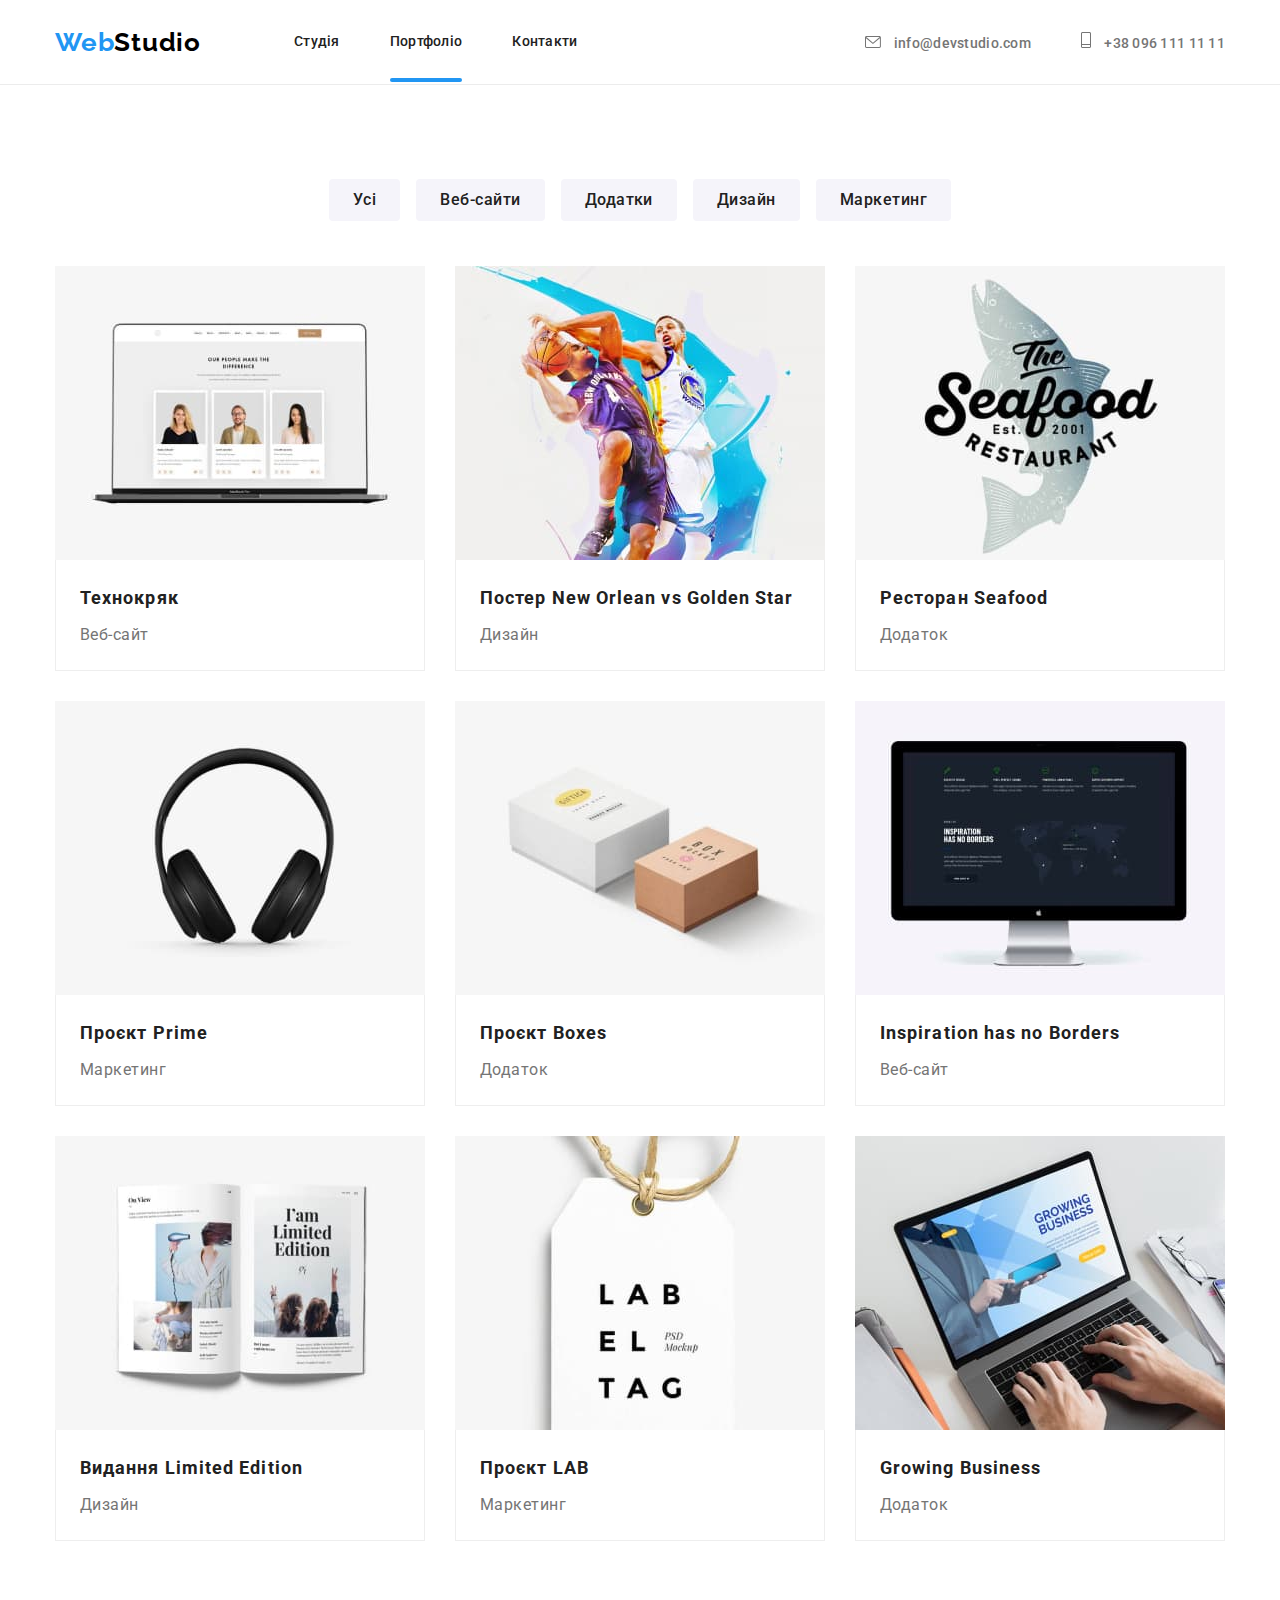
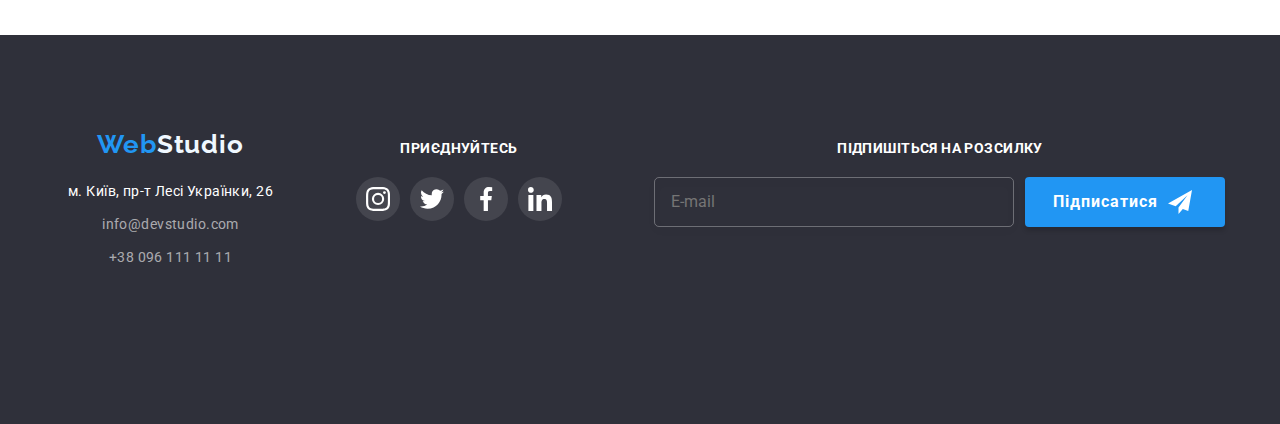
==== commit c4ee5f57: "fix mistakes" ====
--- a/portfolio.html
+++ b/portfolio.html
@@ -27,14 +27,12 @@
           <nav class="page-header__nav">
             <ul class="page-header__list">
               <li class="page-header__item">
+                <a href="./index.html" class="page-header__link link">Студiя</a>
+              </li>
+              <li class="page-header__item">
                 <a
-                  href="./index.html"
+                  href="./portfolio.html"
                   class="page-header__link link page-header--current"
-                  >Студiя</a
-                >
-              </li>
-              <li class="page-header__item">
-                <a href="./portfolio.html" class="page-header__link link"
                   >Портфолiо</a
                 >
               </li>
--- a/css/main.min.css
+++ b/css/main.min.css
@@ -1 +1 @@
-.customers-section__title,.team-section__title,.work-section__title{margin-bottom:50px;font-family:inherit;font-weight:700;font-size:36px;line-height:1.16;text-align:center;letter-spacing:.03em;color:#212121}.portfolio-section__image,.work-section__img{display:block;background-color:#ffebcd}.portfolio-section,.footer-section,.customers-section,.team-section,.work-section{padding:60px 0}.page-header__contact,.page-header__link{display:-webkit-box;display:-ms-flexbox;display:flex;-webkit-box-align:center;-ms-flex-align:center;align-items:center;padding:32px 0;font-weight:500;font-size:14px;line-height:1.14;letter-spacing:.02em;color:#212121;-webkit-transition:color 250ms cubic-bezier(0.4, 0, 0.2, 1);transition:color 250ms cubic-bezier(0.4, 0, 0.2, 1)}.mobile-menu__contact,.mobile-menu__link{display:-webkit-inline-box;display:-ms-inline-flexbox;display:inline-flex;text-decoration:none;font-weight:500;line-height:1.17;letter-spacing:.02em;color:#212121}.portfolio-section__title,.advantages-section__title{position:absolute;width:1px;height:1px;margin:-1px;border:0;padding:0;white-space:nowrap;-webkit-clip-path:inset(100%);clip-path:inset(100%);clip:rect(0 0 0 0);overflow:hidden}.footer-section__logo,.page-header__logo{font-family:"Raleway",sans-serif;font-weight:700;font-size:26px;line-height:1.19;letter-spacing:.03em}*,*::before,*::after{-webkit-box-sizing:border-box;box-sizing:border-box}ul,ol{padding:0;margin:0;list-style:none}body,h1,h2,h3,h4,h5,h6,p,ul,ol{margin:0}body{font-family:"Roboto",sans-serif;background-color:#fff;color:#757575}.list{list-style:none}.link{display:block;text-decoration:none}.container{max-width:1200px;padding:0 15px;margin:0 auto}.mobile-menu{position:absolute;top:0;left:0;z-index:7;height:796px;background-color:#fff;display:none;padding:48px 40px}.mobile-menu.is-open{display:block}@media screen and (min-width: 480px){.mobile-menu{width:100%}}.mobile-menu__list{margin-bottom:50px}.mobile-menu__item:not(:first-child){margin-top:32px}.mobile-menu__link{font-size:40px;color:#212121;-webkit-transition:color 250ms cubic-bezier(0.4, 0, 0.2, 1);transition:color 250ms cubic-bezier(0.4, 0, 0.2, 1)}.mobile-menu__link:hover,.mobile-menu__link:focus{color:#2196f3}.mobile-menu__contacts{margin-bottom:302px}.mobile-menu__contact{font-size:24px;color:#757575;-webkit-transition:color 550ms cubic-bezier(0.4, 0, 0.2, 1),font-size 550ms cubic-bezier(0.4, 0, 0.2, 1);transition:color 550ms cubic-bezier(0.4, 0, 0.2, 1),font-size 550ms cubic-bezier(0.4, 0, 0.2, 1)}.mobile-menu__contact:hover,.mobile-menu__contact:focus{font-size:34px;color:#2196f3}.mobile-menu__contact:not(:last-child){margin-bottom:32px}.mobile-menu__block{display:-webkit-box;display:-ms-flexbox;display:flex;-webkit-box-align:start;-ms-flex-align:start;align-items:flex-start}.mobile-menu__unit{display:-webkit-box;display:-ms-flexbox;display:flex}.mobile-menu__unit:not(:last-child)::after{content:"";display:block;margin:0 10px;height:22px;border:1px solid rgba(33,33,33,.2)}.mobile-menu__social{font-weight:500;font-size:18px;line-height:1.22;letter-spacing:.02em;color:#2196f3;-webkit-transition:color 550ms cubic-bezier(0.4, 0, 0.2, 1),font-size 550ms cubic-bezier(0.4, 0, 0.2, 1);transition:color 550ms cubic-bezier(0.4, 0, 0.2, 1),font-size 550ms cubic-bezier(0.4, 0, 0.2, 1)}.mobile-menu__social:hover,.mobile-menu__social:focus{font-size:22px;color:#188ce8}.page-header__wrapper{position:relative;display:-webkit-box;display:-ms-flexbox;display:flex;-webkit-box-align:center;-ms-flex-align:center;align-items:center;padding-top:16px;padding-bottom:16px}@media screen and (min-width: 768px){.page-header__wrapper{padding:0}}.page-header__nav{display:-webkit-box;display:-ms-flexbox;display:flex;-webkit-box-align:center;-ms-flex-align:center;align-items:center}@media screen and (min-width: 480px){.page-header__nav{display:none}}@media screen and (min-width: 768px){.page-header__nav{display:-webkit-box;display:-ms-flexbox;display:flex}}.page-header__logo{color:#000}.page-header--accent{color:#2196f3}.page-header__list{display:-webkit-box;display:-ms-flexbox;display:flex;-webkit-box-align:center;-ms-flex-align:center;align-items:center;margin-left:93px}.page-header__item:not(:first-child){margin-left:50px}.page-header__link{position:relative}.page-header__link:hover,.page-header__link:focus{color:#2196f3}@media screen and (min-width: 768px){.page-header__link{padding:0}}@media screen and (min-width: 768px){.page-header__link{padding:32px 0}}@media screen and (min-width: 768px){.page-header--current:after{content:"";position:absolute;bottom:0;right:0;width:100%;height:4px;border-radius:2px;background-color:#2196f3}}.page-header__block{display:-webkit-box;display:-ms-flexbox;display:flex;-webkit-box-align:center;-ms-flex-align:center;align-items:center;margin-left:auto}@media screen and (min-width: 480px){.page-header__block{display:none}}@media screen and (min-width: 768px){.page-header__block{display:-webkit-box;display:-ms-flexbox;display:flex;-webkit-box-orient:vertical;-webkit-box-direction:normal;-ms-flex-direction:column;flex-direction:column;-webkit-box-align:start;-ms-flex-align:start;align-items:flex-start}}@media screen and (min-width: 1200px){.page-header__block{display:-webkit-box;display:-ms-flexbox;display:flex;-webkit-box-orient:horizontal;-webkit-box-direction:normal;-ms-flex-direction:row;flex-direction:row;-webkit-box-align:start;-ms-flex-align:start;align-items:flex-start}}.page-header__contact{color:inherit;-webkit-transition:color 250ms cubic-bezier(0.4, 0, 0.2, 1);transition:color 250ms cubic-bezier(0.4, 0, 0.2, 1)}.page-header__contact:hover,.page-header__contact:focus{color:#2196f3}@media screen and (min-width: 768px){.page-header__contact{padding:0;margin-bottom:10px}}@media screen and (min-width: 1200px){.page-header__contact{margin-bottom:0;padding:32px 0}.page-header__contact:not(:first-child){margin-left:50px}}.page-header__icon{margin-right:10px;fill:currentColor;-webkit-transition:fill 250ms var(--time-function);transition:fill 250ms var(--time-function)}.menu-button{position:absolute;top:10px;right:0;z-index:10;margin:0;padding:0;border:none;background-color:rgba(0,0,0,0);cursor:pointer}@media screen and (min-width: 768px){.menu-button{display:none}}.menu-button .icon-cross{display:none}.menu-button.is-open .icon-cross{display:block}.menu-button.is-open .icon-menu{display:none}.hero-section{background-color:#2f303a;max-width:1600px;height:600px;padding:195px 0;margin:0 auto;text-align:center;background-image:-webkit-gradient(linear, left top, right top, from(rgba(47, 48, 58, 0.4)), to(rgba(47, 48, 58, 0.4))),url(../images/hero.jpg);background-image:linear-gradient(to right, rgba(47, 48, 58, 0.4), rgba(47, 48, 58, 0.4)),url(../images/hero.jpg);background-repeat:no-repeat;background-position:center;background-size:cover}.hero-section__title{margin-bottom:30px;font-weight:900;font-size:44px;line-height:1.36;letter-spacing:.06em;text-transform:uppercase;color:#fff}.hero-section__button{padding:10px 32px;font-family:inherit;font-weight:700;font-size:16px;line-height:1.88;letter-spacing:.06em;color:#fff;background-color:#2196f3;-webkit-box-shadow:0px 4px 4px rgba(0,0,0,.15);box-shadow:0px 4px 4px rgba(0,0,0,.15);border-radius:4px;border:none;cursor:pointer;-webkit-transition:background-color 250ms cubic-bezier(0.4, 0, 0.2, 1);transition:background-color 250ms cubic-bezier(0.4, 0, 0.2, 1)}.hero-section__button:hover,.hero-section__button:focus{background-color:#188ce8}.advantages-section{padding-top:94px}.advantages-section__list{display:-webkit-box;display:-ms-flexbox;display:flex;-ms-flex-wrap:wrap;flex-wrap:wrap;margin-bottom:60px}@media screen and (min-width: 1200px){.advantages-section__list{-ms-flex-wrap:nowrap;flex-wrap:nowrap;margin-bottom:0}}.advantages-section__item{margin:0 0 30px}@media screen and (min-width: 768px){.advantages-section__item{-ms-flex-preferred-size:calc((100% - 60px)/2);flex-basis:calc((100% - 60px)/2);margin:15px}}@media screen and (min-width: 1200px){.advantages-section__item{-ms-flex-preferred-size:calc((100% - 90px)/4);flex-basis:calc((100% - 90px)/4);margin:0 15px}}.advantages-section__wrapper{display:-webkit-box;display:-ms-flexbox;display:flex;-webkit-box-align:center;-ms-flex-align:center;align-items:center;-webkit-box-pack:center;-ms-flex-pack:center;justify-content:center;width:100%;height:120px;background-color:#f5f4fa;margin-bottom:30px;border-radius:4px}@media screen and (min-width: 1200px){.advantages-section__wrapper{width:270px}}.advantages-section__icon{width:70px;height:70px}.advantages-section_caption{margin-bottom:10px;font-weight:700;font-size:14px;line-height:1.14;letter-spacing:.03em;text-transform:uppercase;color:#212121;text-align:center}@media screen and (min-width: 768px){.advantages-section_caption{text-align:left}}@media screen and (min-width: 1200px){.advantages-section_caption{text-align:unset}}.advantages-section_text{font-size:14px;line-height:1.71;letter-spacing:.03em;color:inherit}@media screen and (min-width: 480px)and (min-width: 480px){.work-section{display:none}}@media screen and (min-width: 1200px){.work-section{display:block;padding:94px 0}}.work-section__list{display:-webkit-box;display:-ms-flexbox;display:flex}.work-section__item{-ms-flex-preferred-size:calc((100% - 60px)/3);flex-basis:calc((100% - 60px)/3)}.work-section__item:not(:first-child){margin-left:30px}.work-section__thumb{position:relative}.work-section__img{height:294px}.work-section__overlay{display:-webkit-box;display:-ms-flexbox;display:flex;-webkit-box-align:center;-ms-flex-align:center;align-items:center;-webkit-box-pack:center;-ms-flex-pack:center;justify-content:center;position:absolute;width:100%;bottom:0;right:0;padding:27px 0;background-color:rgba(47,48,58,.8)}.work-section__text{font-weight:700;font-size:14px;line-height:1.14;letter-spacing:.03em;text-transform:uppercase;color:#fff}.team-section{background-color:#f5f4fa;text-align:center}@media screen and (min-width: 1200px){.team-section{padding:94px 0}}.team-section__title{font-size:28px}.team-section__list{display:-webkit-box;display:-ms-flexbox;display:flex;-ms-flex-wrap:wrap;flex-wrap:wrap;-webkit-box-pack:center;-ms-flex-pack:center;justify-content:center}@media screen and (min-width: 1200px){.team-section__list{-ms-flex-wrap:nowrap;flex-wrap:nowrap}}.team-section__item{margin:0 0 30px;background-color:#fff;-webkit-box-shadow:0px 1px 3px rgba(0,0,0,.12),0px 1px 1px rgba(0,0,0,.14),0px 2px 1px rgba(0,0,0,.2);box-shadow:0px 1px 3px rgba(0,0,0,.12),0px 1px 1px rgba(0,0,0,.14),0px 2px 1px rgba(0,0,0,.2);border-radius:0px 0px 4px 4px}@media screen and (min-width: 768px){.team-section__item{-ms-flex-preferred-size:calc((100% - 60px)/2);flex-basis:calc((100% - 60px)/2);margin:0 15px 30px}}@media screen and (min-width: 1200px){.team-section__item{-ms-flex-preferred-size:calc((100% - 90px)/4);flex-basis:calc((100% - 90px)/4);margin:0 15px}}.team-section__img{height:260px}.team-section__caption{margin:30px 0 10px;font-weight:500;font-size:16px;line-height:1.19;letter-spacing:.03em;color:#212121}.team-section__position{margin-bottom:16px;font-size:16px;letter-spacing:.03em;color:inherit}.team-section__block{display:-webkit-box;display:-ms-flexbox;display:flex;-webkit-box-pack:center;-ms-flex-pack:center;justify-content:center;margin-bottom:30px}.team-section__wrapper:not(:first-child){margin-left:10px}.team-section__social{display:-webkit-box;display:-ms-flexbox;display:flex;-webkit-box-align:center;-ms-flex-align:center;align-items:center;-webkit-box-pack:center;-ms-flex-pack:center;justify-content:center;width:44px;height:44px;border-radius:50%;-webkit-transition:background-color 250ms cubic-bezier(0.4, 0, 0.2, 1);transition:background-color 250ms cubic-bezier(0.4, 0, 0.2, 1)}.team-section__social:hover,.team-section__social:focus{background-color:#2196f3}.team-section__icon{width:20px;height:20px;fill:#afb1b8;-webkit-transition:fill 250ms cubic-bezier(0.4, 0, 0.2, 1);transition:fill 250ms cubic-bezier(0.4, 0, 0.2, 1)}.team-section__social:hover .team-section__icon{fill:#fff}.team-section__social:focus .team-section__icon{fill:#fff}@media screen and (min-width: 1200px){.customers-section{padding:94px 0}}.customers-section__title{font-size:28px}.customers-section__list{display:-webkit-box;display:-ms-flexbox;display:flex;-ms-flex-wrap:wrap;flex-wrap:wrap}@media screen and (min-width: 1200px){.customers-section__list{-ms-flex-wrap:nowrap;flex-wrap:nowrap}}.customers-section__item{width:210px;height:92px;-ms-flex-preferred-size:calc((100% - 60px)/2);flex-basis:calc((100% - 60px)/2);margin:15px}@media screen and (min-width: 768px){.customers-section__item{-ms-flex-preferred-size:calc((100% - 90px)/3);flex-basis:calc((100% - 90px)/3)}}@media screen and (min-width: 1200px){.customers-section__item{-ms-flex-preferred-size:calc((100% - 180px)/5);flex-basis:calc((100% - 180px)/5);margin:0 15px}.customers-section__item:first-child{margin-left:0}.customers-section__item:last-child{margin-right:0}}.customers-section__link{display:-webkit-box;display:-ms-flexbox;display:flex;padding:15px 43px;border:1px solid #afb1b8;border-radius:4px;-webkit-transition:border-color 250ms cubic-bezier(0.4, 0, 0.2, 1);transition:border-color 250ms cubic-bezier(0.4, 0, 0.2, 1)}.customers-section__link:hover,.customers-section__link:focus{border-color:#2196f3}@media screen and (min-width: 1200px){.customers-section__link{padding:14px 31px}}.customers-section__icon{width:106px;height:60px;fill:#afb1b8;-webkit-transition:fill 250ms cubic-bezier(0.4, 0, 0.2, 1);transition:fill 250ms cubic-bezier(0.4, 0, 0.2, 1)}.customers-section__link:hover .customers-section__icon{fill:#2196f3}.customers-section__link:focus .customers-section__icon{fill:#2196f3}.footer-section{background-color:#2f303a;text-align:center}@media screen and (min-width: 1200px){.footer-section{padding:94px 0}}@media screen and (min-width: 768px){.footer-section__container{display:-webkit-box;display:-ms-flexbox;display:flex;-ms-flex-wrap:wrap;flex-wrap:wrap;-ms-flex-pack:distribute;justify-content:space-around}}@media screen and (min-width: 1200px){.footer-section__container{display:-webkit-box;display:-ms-flexbox;display:flex;-webkit-box-align:baseline;-ms-flex-align:baseline;align-items:baseline}}.footer-section__contact{margin-bottom:60px}@media screen and (min-width: 1200px){.footer-section__contact{width:231px;margin-bottom:60px}}.footer-section__logo{color:#f0f8ff}.footer-section--accent{color:#2196f3}.footer-section__address{margin-top:20px;font-style:inherit}.footer-section__item:not(:first-child){margin-top:9px}.footer-section__link,.footer-section__location{font-weight:400;font-size:14px;line-height:1.71;letter-spacing:.03em;color:rgba(255,255,255,.6);-webkit-transition:color 250ms cubic-bezier(0.4, 0, 0.2, 1);transition:color 250ms cubic-bezier(0.4, 0, 0.2, 1)}.footer-section__link:hover,.footer-section__link:focus,.footer-section__location:hover,.footer-section__location:focus{color:#2196f3}.footer-section__location{color:#fff}.footer-section__social{display:-webkit-box;display:-ms-flexbox;display:flex;-webkit-box-orient:vertical;-webkit-box-direction:normal;-ms-flex-direction:column;flex-direction:column;-webkit-box-align:center;-ms-flex-align:center;align-items:center;margin-bottom:60px}@media screen and (min-width: 1200px){.footer-section__social{margin-left:70px;margin-bottom:0}}.footer-section__title{margin-bottom:20px;font-weight:700;font-size:14px;line-height:1.14;letter-spacing:.03em;text-transform:uppercase;color:#fff}.footer-section__block{display:-webkit-box;display:-ms-flexbox;display:flex;width:206px}.footer-section__unit:not(:first-child){margin-left:10px}.footer-section__ref{display:-webkit-box;display:-ms-flexbox;display:flex;-webkit-box-align:center;-ms-flex-align:center;align-items:center;width:44px;height:44px;background-color:rgba(255,255,255,.1);border-radius:50%;-webkit-transition:background-color 250ms cubic-bezier(0.4, 0, 0.2, 1);transition:background-color 250ms cubic-bezier(0.4, 0, 0.2, 1)}.footer-section__ref:hover,.footer-section__ref:focus{background-color:#2196f3}.footer-section__icon{width:20px;height:20px;fill:#fff}@media screen and (min-width: 1200px){.footer-section__form{margin-left:93px;width:570px}}.footer-section__subscription{margin-bottom:20px;font-weight:700;font-size:14px;line-height:1.14;letter-spacing:.03em;text-transform:uppercase;color:#fff}.footer-section__field{position:relative}@media screen and (min-width: 768px){.footer-section__field{display:-webkit-box;display:-ms-flexbox;display:flex;-webkit-box-orient:vertical;-webkit-box-direction:normal;-ms-flex-direction:column;flex-direction:column;-webkit-box-align:center;-ms-flex-align:center;align-items:center}}@media screen and (min-width: 1200px){.footer-section__field{display:-webkit-box;display:-ms-flexbox;display:flex;-webkit-box-orient:horizontal;-webkit-box-direction:normal;-ms-flex-direction:row;flex-direction:row;-webkit-box-align:center;-ms-flex-align:center;align-items:center}}.footer-section__email{display:inline-block;width:450px;padding:14px 0 14px 16px;margin-bottom:20px;margin-right:12px;border:none;outline:1px solid rgba(255,255,255,.3);border-radius:4px;-webkit-filter:drop-shadow(0px 4px 4px rgba(0, 0, 0, 0.15));filter:drop-shadow(0px 4px 4px rgba(0, 0, 0, 0.15));font-weight:400;font-size:16px;line-height:1.25;letter-spacing:.03em;cursor:pointer;background-color:rgba(0,0,0,0);color:rgba(255,255,255,.6)}@media screen and (min-width: 1200px){.footer-section__email{width:358px;margin-bottom:0}}.footer-section__email:hover,.footer-section__email:focus{outline:1px solid #2196f3}.footer-section__label{position:absolute;top:16px;left:16px;-webkit-transition:left 250ms cubic-bezier(0.4, 0, 0.2, 1);transition:left 250ms cubic-bezier(0.4, 0, 0.2, 1)}.footer-section__email:not(:-moz-placeholder-shown)+.footer-section__label{left:85%;color:#fff}.footer-section__email:not(:-ms-input-placeholder)+.footer-section__label{left:85%;color:#fff}.footer-section__email:focus+.footer-section__label,.footer-section__email:not(:placeholder-shown)+.footer-section__label{left:85%;color:#fff}@media screen and (min-width: 768px){.footer-section__email:not(:-moz-placeholder-shown)+.footer-section__label{left:-52px;color:#fff}.footer-section__email:not(:-ms-input-placeholder)+.footer-section__label{left:-52px;color:#fff}.footer-section__email:focus+.footer-section__label,.footer-section__email:not(:placeholder-shown)+.footer-section__label{left:-52px;color:#fff}}.footer-section__button{display:-webkit-inline-box;display:-ms-inline-flexbox;display:inline-flex;-webkit-box-align:center;-ms-flex-align:center;align-items:center;width:200px;padding:10px 28px;font-weight:700;font-size:16px;line-height:1.88;letter-spacing:.06em;color:#fff;background-color:#2196f3;-webkit-box-shadow:0px 4px 4px rgba(0,0,0,.15);box-shadow:0px 4px 4px rgba(0,0,0,.15);border-radius:4px;border:none;cursor:pointer;-webkit-transition:background-color 250ms cubic-bezier(0.4, 0, 0.2, 1);transition:background-color 250ms cubic-bezier(0.4, 0, 0.2, 1)}.footer-section__button:hover,.footer-section__button:focus{background-color:#188ce8}.footer-section__icon{width:24px;height:24px;fill:#fff;margin-left:10px}.page-header--after{content:"";display:block;border-bottom:1px solid #ececec}@media screen and (min-width: 1200px){.portfolio-section{padding:94px 0}}.portfolio-section__buttonsList{display:-webkit-box;display:-ms-flexbox;display:flex;-webkit-box-align:center;-ms-flex-align:center;align-items:center;-webkit-box-pack:start;-ms-flex-pack:start;justify-content:flex-start;-ms-flex-wrap:wrap;flex-wrap:wrap;margin-bottom:40px}@media screen and (min-width: 768px){.portfolio-section__buttonsList{-ms-flex-wrap:nowrap;flex-wrap:nowrap;margin-bottom:30px;display:-webkit-box;display:-ms-flexbox;display:flex;-webkit-box-align:center;-ms-flex-align:center;align-items:center;-webkit-box-pack:center;-ms-flex-pack:center;justify-content:center}}.portfolio-section__item{margin:0 8px 15px}@media screen and (min-width: 768px){.portfolio-section__item:not(:first-child){margin-left:8px}}.portfolio-section__btn{padding:6px 22px;font-family:inherit;font-weight:500;font-size:16px;line-height:1.62;text-align:center;letter-spacing:.03em;color:#212121;background-color:#f5f4fa;border-radius:4px;border-color:rgba(0,0,0,0);cursor:pointer;-webkit-transition:background-color 250ms cubic-bezier(0.4, 0, 0.2, 1),color 250ms cubic-bezier(0.4, 0, 0.2, 1),-webkit-box-shadow 250ms cubic-bezier(0.4, 0, 0.2, 1);transition:background-color 250ms cubic-bezier(0.4, 0, 0.2, 1),color 250ms cubic-bezier(0.4, 0, 0.2, 1),-webkit-box-shadow 250ms cubic-bezier(0.4, 0, 0.2, 1);transition:background-color 250ms cubic-bezier(0.4, 0, 0.2, 1),color 250ms cubic-bezier(0.4, 0, 0.2, 1),box-shadow 250ms cubic-bezier(0.4, 0, 0.2, 1);transition:background-color 250ms cubic-bezier(0.4, 0, 0.2, 1),color 250ms cubic-bezier(0.4, 0, 0.2, 1),box-shadow 250ms cubic-bezier(0.4, 0, 0.2, 1),-webkit-box-shadow 250ms cubic-bezier(0.4, 0, 0.2, 1)}.portfolio-section__btn:hover,.portfolio-section__btn:focus{background-color:#2196f3;color:#fff;-webkit-box-shadow:0px 3px 1px rgba(0,0,0,.1),0px 1px 2px rgba(0,0,0,.08),0px 2px 2px rgba(0,0,0,.12);box-shadow:0px 3px 1px rgba(0,0,0,.1),0px 1px 2px rgba(0,0,0,.08),0px 2px 2px rgba(0,0,0,.12)}@media screen and (min-width: 768px){.portfolio-section__imagesList{display:-webkit-box;display:-ms-flexbox;display:flex;-ms-flex-wrap:wrap;flex-wrap:wrap}}.portfolio-section__wrapper{margin:0 0 30px;-webkit-transition:-webkit-box-shadow 250ms cubic-bezier(0.4, 0, 0.2, 1);transition:-webkit-box-shadow 250ms cubic-bezier(0.4, 0, 0.2, 1);transition:box-shadow 250ms cubic-bezier(0.4, 0, 0.2, 1);transition:box-shadow 250ms cubic-bezier(0.4, 0, 0.2, 1), -webkit-box-shadow 250ms cubic-bezier(0.4, 0, 0.2, 1);cursor:pointer}.portfolio-section__wrapper:hover,.portfolio-section__wrapper:focus{-webkit-box-shadow:0px 1px 1px rgba(0,0,0,.12),0px 4px 4px rgba(0,0,0,.06),1px 4px 6px rgba(0,0,0,.16);box-shadow:0px 1px 1px rgba(0,0,0,.12),0px 4px 4px rgba(0,0,0,.06),1px 4px 6px rgba(0,0,0,.16)}@media screen and (min-width: 768px){.portfolio-section__wrapper{-ms-flex-preferred-size:calc((100% - 60px)/2);flex-basis:calc((100% - 60px)/2)}.portfolio-section__wrapper:nth-child(even){margin-left:30px}}@media screen and (min-width: 1200px){.portfolio-section__wrapper{-ms-flex-preferred-size:calc((100% - 90px)/3);flex-basis:calc((100% - 90px)/3);margin:0 15px}.portfolio-section__wrapper:nth-child(even){margin-left:0}}.portfolio-section__link{position:relative;overflow:hidden}.portfolio-section__link:hover .portfolio-section__overlay,.portfolio-section__link:focus .portfolio-section__overlay{opacity:1;-webkit-transform:translateY(0);transform:translateY(0)}.portfolio-section__image{width:450px}@media screen and (min-width: 768px){.portfolio-section__image{width:354px}}.portfolio-section__description{padding:20px 24px;border-left:1px solid #eee;border-right:1px solid #eee;border-bottom:1px solid #eee}.portfolio-section__name{margin-bottom:4px;font-family:inherit;font-weight:700;font-size:18px;line-height:2;letter-spacing:.06em;color:#212121}.portfolio-section__project{font-family:inherit;font-size:16px;line-height:1.88;letter-spacing:.03em;color:#757575}.portfolio-section__overlay{position:absolute;width:370px;height:294px;padding:24px 63px;top:0;left:0;opacity:0;background-color:rgba(33,150,243,.9);-webkit-transform:translateY(100%);transform:translateY(100%);-webkit-transition:opacity 250ms cubic-bezier(0.4, 0, 0.2, 1),-webkit-transform 250ms cubic-bezier(0.4, 0, 0.2, 1);transition:opacity 250ms cubic-bezier(0.4, 0, 0.2, 1),-webkit-transform 250ms cubic-bezier(0.4, 0, 0.2, 1);transition:transform 250ms cubic-bezier(0.4, 0, 0.2, 1),opacity 250ms cubic-bezier(0.4, 0, 0.2, 1);transition:transform 250ms cubic-bezier(0.4, 0, 0.2, 1),opacity 250ms cubic-bezier(0.4, 0, 0.2, 1),-webkit-transform 250ms cubic-bezier(0.4, 0, 0.2, 1)}.portfolio-section__text{font-weight:400;font-size:18px;line-height:1.56;letter-spacing:.03em;color:#fff}.modal__backdrop{position:fixed;top:0;left:0;width:100vw;height:100vh;background-color:rgba(0,0,0,.2);opacity:1;-webkit-transition:opacity 250ms cubic-bezier(0.4, 0, 0.2, 1);transition:opacity 250ms cubic-bezier(0.4, 0, 0.2, 1)}.modal__backdrop.is-hidden{opacity:0;pointer-events:none}.modal__backdrop.is-hidden .modal__block{-webkit-transform:translate(-50%, -50%) scale(0.9);transform:translate(-50%, -50%) scale(0.9)}.modal__block{position:absolute;top:50%;left:50%;width:450px;height:609px;padding:40px;background-color:#fff;-webkit-transform:translate(-50%, -50%) scale(1);transform:translate(-50%, -50%) scale(1);-webkit-transition:-webkit-transform 250ms cubic-bezier(0.4, 0, 0.2, 1);transition:-webkit-transform 250ms cubic-bezier(0.4, 0, 0.2, 1);transition:transform 250ms cubic-bezier(0.4, 0, 0.2, 1);transition:transform 250ms cubic-bezier(0.4, 0, 0.2, 1), -webkit-transform 250ms cubic-bezier(0.4, 0, 0.2, 1)}@media screen and (min-width: 1200px){.modal__block{width:528px;height:581px}}.modal__button{display:-webkit-box;display:-ms-flexbox;display:flex;-webkit-box-align:center;-ms-flex-align:center;align-items:center;-webkit-box-pack:center;-ms-flex-pack:center;justify-content:center;position:absolute;top:8px;right:8px;width:30px;height:30px;border-radius:50%;background-color:#fff;border-color:rgba(0,0,0,.1);cursor:pointer}.modal__button:hover,.modal__button:focus .modal__closeIcon{fill:#2196f3}.modal__closeIcon{width:11px;height:11px;-webkit-transition:fill 250ms cubic-bezier(0.4, 0, 0.2, 1);transition:fill 250ms cubic-bezier(0.4, 0, 0.2, 1)}.modal__form{width:370px;margin:0 auto}@media screen and (min-width: 1200px){.modal__form{width:448px}}.modal__title{margin-bottom:12px;font-weight:700;font-size:20px;line-height:1.15;text-align:center;letter-spacing:.03em;color:#212121}.modal__label{position:relative;display:-webkit-box;display:-ms-flexbox;display:flex;-webkit-box-orient:vertical;-webkit-box-direction:normal;-ms-flex-direction:column;flex-direction:column;margin-bottom:10px;font-weight:400;font-size:12px;line-height:1.16;letter-spacing:.01em;color:#757575;cursor:pointer}.modal__label:hover .modal__agreementIcon{border-color:#2196f3}.modal__label:focus-within .modal__agreementIcon{border-color:#2196f3}.modal__label:nth-of-type(5){-webkit-box-orient:horizontal;-webkit-box-direction:normal;-ms-flex-direction:row;flex-direction:row;-webkit-box-align:center;-ms-flex-align:center;align-items:center;-webkit-box-pack:center;-ms-flex-pack:center;justify-content:center}.modal__text{margin-bottom:4px}.modal__input{width:100%;padding:14px 15px 14px 42px;border:none;outline:1px solid rgba(33,33,33,.2);border-radius:4px;-webkit-transition:outline 250ms cubic-bezier(0.4, 0, 0.2, 1);transition:outline 250ms cubic-bezier(0.4, 0, 0.2, 1);cursor:pointer}.modal__input:hover,.modal__input:focus{outline:1px solid #2196f3}.modal__icon{width:18px;height:18px;position:absolute;top:30px;left:15px;-webkit-transition:fill 250ms cubic-bezier(0.4, 0, 0.2, 1);transition:fill 250ms cubic-bezier(0.4, 0, 0.2, 1)}.modal__label:focus-within .modal__icon{fill:#2196f3}.modal__label:hover .modal__icon{fill:#2196f3}.modal__textarea{resize:none;height:120px;padding:14px 16px;margin:4px 0 20px;font-weight:400;font-size:12px;line-height:1.16px;letter-spacing:.01em;border:none;outline:1px solid rgba(33,33,33,.2);border-radius:4px;color:rgba(117,117,117,.5);-webkit-transition:outline 250ms cubic-bezier(0.4, 0, 0.2, 1);transition:outline 250ms cubic-bezier(0.4, 0, 0.2, 1);cursor:pointer}.modal__textarea:hover,.modal__textarea:focus{outline:1px solid #2196f3}.modal__checkbox{-webkit-appearance:none;-moz-appearance:none;appearance:none;position:absolute}.modal__checkbox:checked+.modal__agreementIcon{border-color:rgba(0,0,0,0);background-color:#2196f3;background-image:url(../../images/icon-check.svg);background-origin:border-box;background-size:contain}.modal__agreementIcon{display:inline-block;width:15px;height:15px;border:2px solid #212121;border-radius:4px;margin-right:8px;-webkit-transition:background-image 250ms cubic-bezier(0.4, 0, 0.2, 1),border-color 250ms cubic-bezier(0.4, 0, 0.2, 1),background-color 250ms cubic-bezier(0.4, 0, 0.2, 1);transition:background-image 250ms cubic-bezier(0.4, 0, 0.2, 1),border-color 250ms cubic-bezier(0.4, 0, 0.2, 1),background-color 250ms cubic-bezier(0.4, 0, 0.2, 1)}.modal__agreementText{font-weight:400;font-size:12px;line-height:1.71;letter-spacing:.03em;color:#757575}@media screen and (min-width: 1200px){.modal__agreementText{font-size:14px}}.modal__agreementLink{display:inline-block;color:#2196f3;text-decoration:none}.modal__agreementLink:after{content:"";display:block;width:100%;height:1px;margin-top:-4px;background-color:#2196f3}.modal__btn{display:block;margin:20px auto 0;width:200px;padding:10px 52px;font-weight:700;font-size:16px;line-height:1.88;letter-spacing:.06em;color:#fff;background-color:#2196f3;-webkit-box-shadow:0px 4px 4px rgba(0,0,0,.15);box-shadow:0px 4px 4px rgba(0,0,0,.15);border-radius:4px;border:none;cursor:pointer;-webkit-transition:background-color 250ms cubic-bezier(0.4, 0, 0.2, 1);transition:background-color 250ms cubic-bezier(0.4, 0, 0.2, 1)}.modal__btn:hover,.modal__btn:focus{background-color:#188ce8}/*# sourceMappingURL=main.min.css.map */+.customers-section__title,.team-section__title,.work-section__title{margin-bottom:50px;font-family:inherit;font-weight:700;font-size:36px;line-height:1.16;text-align:center;letter-spacing:.03em;color:#212121}.portfolio-section__image,.work-section__img{display:block;background-color:#ffebcd}.portfolio-section,.footer-section,.customers-section,.team-section,.work-section{padding:60px 0}.page-header__contact,.page-header__link{display:-webkit-box;display:-ms-flexbox;display:flex;-webkit-box-align:center;-ms-flex-align:center;align-items:center;padding:32px 0;font-weight:500;font-size:14px;line-height:1.14;letter-spacing:.02em;color:#212121;-webkit-transition:color 250ms cubic-bezier(0.4, 0, 0.2, 1);transition:color 250ms cubic-bezier(0.4, 0, 0.2, 1)}.mobile-menu__contact,.mobile-menu__link{display:-webkit-inline-box;display:-ms-inline-flexbox;display:inline-flex;text-decoration:none;font-weight:500;line-height:1.17;letter-spacing:.02em;color:#212121}.portfolio-section__title,.advantages-section__title{position:absolute;width:1px;height:1px;margin:-1px;border:0;padding:0;white-space:nowrap;-webkit-clip-path:inset(100%);clip-path:inset(100%);clip:rect(0 0 0 0);overflow:hidden}.footer-section__logo,.page-header__logo{font-family:"Raleway",sans-serif;font-weight:700;font-size:26px;line-height:1.19;letter-spacing:.03em}*,*::before,*::after{-webkit-box-sizing:border-box;box-sizing:border-box}ul,ol{padding:0;margin:0;list-style:none}body,h1,h2,h3,h4,h5,h6,p,ul,ol{margin:0}body{font-family:"Roboto",sans-serif;background-color:#fff;color:#757575}.list{list-style:none}.link{display:block;text-decoration:none}.container{max-width:1200px;padding:0 15px;margin:0 auto}.mobile-menu{position:absolute;top:0;left:0;z-index:7;height:796px;background-color:#fff;display:none;padding:48px 40px}.mobile-menu.is-open{display:block}@media screen and (min-width: 480px){.mobile-menu{width:100%}}.mobile-menu__list{margin-bottom:50px}.mobile-menu__item:not(:first-child){margin-top:32px}.mobile-menu__link{font-size:40px;color:#212121;-webkit-transition:color 250ms cubic-bezier(0.4, 0, 0.2, 1);transition:color 250ms cubic-bezier(0.4, 0, 0.2, 1)}.mobile-menu__link:hover,.mobile-menu__link:focus{color:#2196f3}.mobile-menu__contacts{margin-bottom:302px}.mobile-menu__contact{font-size:24px;color:#757575;-webkit-transition:color 550ms cubic-bezier(0.4, 0, 0.2, 1),font-size 550ms cubic-bezier(0.4, 0, 0.2, 1);transition:color 550ms cubic-bezier(0.4, 0, 0.2, 1),font-size 550ms cubic-bezier(0.4, 0, 0.2, 1)}.mobile-menu__contact:hover,.mobile-menu__contact:focus{font-size:34px;color:#2196f3}.mobile-menu__contact:not(:last-child){margin-bottom:32px}.mobile-menu__block{display:-webkit-box;display:-ms-flexbox;display:flex;-webkit-box-align:start;-ms-flex-align:start;align-items:flex-start}.mobile-menu__unit{display:-webkit-box;display:-ms-flexbox;display:flex}.mobile-menu__unit:not(:last-child)::after{content:"";display:block;margin:0 10px;height:22px;border:1px solid rgba(33,33,33,.2)}.mobile-menu__social{font-weight:500;font-size:18px;line-height:1.22;letter-spacing:.02em;color:#2196f3;-webkit-transition:color 550ms cubic-bezier(0.4, 0, 0.2, 1),font-size 550ms cubic-bezier(0.4, 0, 0.2, 1);transition:color 550ms cubic-bezier(0.4, 0, 0.2, 1),font-size 550ms cubic-bezier(0.4, 0, 0.2, 1)}.mobile-menu__social:hover,.mobile-menu__social:focus{font-size:22px;color:#188ce8}.page-header__wrapper{position:relative;display:-webkit-box;display:-ms-flexbox;display:flex;-webkit-box-align:center;-ms-flex-align:center;align-items:center;padding-top:16px;padding-bottom:16px}@media screen and (min-width: 768px){.page-header__wrapper{padding:0}}.page-header__nav{display:-webkit-box;display:-ms-flexbox;display:flex;-webkit-box-align:center;-ms-flex-align:center;align-items:center}@media screen and (min-width: 480px){.page-header__nav{display:none}}@media screen and (min-width: 768px){.page-header__nav{display:-webkit-box;display:-ms-flexbox;display:flex}}.page-header__logo{color:#000}.page-header--accent{color:#2196f3}.page-header__list{display:-webkit-box;display:-ms-flexbox;display:flex;-webkit-box-align:center;-ms-flex-align:center;align-items:center;margin-left:93px}.page-header__item:not(:first-child){margin-left:50px}.page-header__link{position:relative}.page-header__link:hover,.page-header__link:focus{color:#2196f3}@media screen and (min-width: 768px){.page-header__link{padding:0}}@media screen and (min-width: 768px){.page-header__link{padding:32px 0}}@media screen and (min-width: 768px){.page-header--current:after{content:"";position:absolute;bottom:0;right:0;width:100%;height:4px;border-radius:2px;background-color:#2196f3}}.page-header__block{display:-webkit-box;display:-ms-flexbox;display:flex;-webkit-box-align:center;-ms-flex-align:center;align-items:center;margin-left:auto}@media screen and (min-width: 480px){.page-header__block{display:none}}@media screen and (min-width: 768px){.page-header__block{display:-webkit-box;display:-ms-flexbox;display:flex;-webkit-box-orient:vertical;-webkit-box-direction:normal;-ms-flex-direction:column;flex-direction:column;-webkit-box-align:start;-ms-flex-align:start;align-items:flex-start}}@media screen and (min-width: 1200px){.page-header__block{display:-webkit-box;display:-ms-flexbox;display:flex;-webkit-box-orient:horizontal;-webkit-box-direction:normal;-ms-flex-direction:row;flex-direction:row;-webkit-box-align:baseline;-ms-flex-align:baseline;align-items:baseline}}.page-header__contact{color:inherit;-webkit-transition:color 250ms cubic-bezier(0.4, 0, 0.2, 1);transition:color 250ms cubic-bezier(0.4, 0, 0.2, 1)}.page-header__contact:hover,.page-header__contact:focus{color:#2196f3}@media screen and (min-width: 768px){.page-header__contact{padding:0;margin-bottom:10px}}@media screen and (min-width: 1200px){.page-header__contact{margin-bottom:0;padding:32px 0}.page-header__contact:not(:first-child){margin-left:50px}}.page-header__icon{margin-right:10px;fill:currentColor;-webkit-transition:fill 250ms var(--time-function);transition:fill 250ms var(--time-function)}.menu-button{position:absolute;top:10px;right:0;z-index:10;margin:0;padding:0;border:none;background-color:rgba(0,0,0,0);cursor:pointer}@media screen and (min-width: 768px){.menu-button{display:none}}.menu-button .icon-cross{display:none}.menu-button.is-open .icon-cross{display:block}.menu-button.is-open .icon-menu{display:none}.hero-section{background-color:#2f303a;max-width:1600px;height:600px;padding:195px 0;margin:0 auto;text-align:center;background-image:-webkit-gradient(linear, left top, right top, from(rgba(47, 48, 58, 0.4)), to(rgba(47, 48, 58, 0.4))),url(../images/hero.jpg);background-image:linear-gradient(to right, rgba(47, 48, 58, 0.4), rgba(47, 48, 58, 0.4)),url(../images/hero.jpg);background-repeat:no-repeat;background-position:center;background-size:cover}.hero-section__title{margin-bottom:30px;font-weight:900;font-size:44px;line-height:1.36;letter-spacing:.06em;text-transform:uppercase;color:#fff}.hero-section__button{padding:10px 32px;font-family:inherit;font-weight:700;font-size:16px;line-height:1.88;letter-spacing:.06em;color:#fff;background-color:#2196f3;-webkit-box-shadow:0px 4px 4px rgba(0,0,0,.15);box-shadow:0px 4px 4px rgba(0,0,0,.15);border-radius:4px;border:none;cursor:pointer;-webkit-transition:background-color 250ms cubic-bezier(0.4, 0, 0.2, 1);transition:background-color 250ms cubic-bezier(0.4, 0, 0.2, 1)}.hero-section__button:hover,.hero-section__button:focus{background-color:#188ce8}.advantages-section{padding-top:94px}.advantages-section__list{display:-webkit-box;display:-ms-flexbox;display:flex;-ms-flex-wrap:wrap;flex-wrap:wrap;margin-bottom:60px}@media screen and (min-width: 1200px){.advantages-section__list{-ms-flex-wrap:nowrap;flex-wrap:nowrap;margin-bottom:0}}.advantages-section__item{margin:0 0 30px}@media screen and (min-width: 768px){.advantages-section__item{-ms-flex-preferred-size:calc((100% - 60px)/2);flex-basis:calc((100% - 60px)/2);margin:15px}}@media screen and (min-width: 1200px){.advantages-section__item{-ms-flex-preferred-size:calc((100% - 90px)/4);flex-basis:calc((100% - 90px)/4);margin:0 15px}}.advantages-section__wrapper{display:-webkit-box;display:-ms-flexbox;display:flex;-webkit-box-align:center;-ms-flex-align:center;align-items:center;-webkit-box-pack:center;-ms-flex-pack:center;justify-content:center;width:100%;height:120px;background-color:#f5f4fa;margin-bottom:30px;border-radius:4px}@media screen and (min-width: 1200px){.advantages-section__wrapper{width:270px}}.advantages-section__icon{width:70px;height:70px}.advantages-section_caption{margin-bottom:10px;font-weight:700;font-size:14px;line-height:1.14;letter-spacing:.03em;text-transform:uppercase;color:#212121;text-align:center}@media screen and (min-width: 768px){.advantages-section_caption{text-align:left}}@media screen and (min-width: 1200px){.advantages-section_caption{text-align:unset}}.advantages-section_text{font-size:14px;line-height:1.71;letter-spacing:.03em;color:inherit}@media screen and (min-width: 480px)and (min-width: 480px){.work-section{display:none}}@media screen and (min-width: 1200px){.work-section{display:block;padding:94px 0}}.work-section__list{display:-webkit-box;display:-ms-flexbox;display:flex}.work-section__item{-ms-flex-preferred-size:calc((100% - 60px)/3);flex-basis:calc((100% - 60px)/3)}.work-section__item:not(:first-child){margin-left:30px}.work-section__thumb{position:relative}.work-section__img{height:294px}.work-section__overlay{display:-webkit-box;display:-ms-flexbox;display:flex;-webkit-box-align:center;-ms-flex-align:center;align-items:center;-webkit-box-pack:center;-ms-flex-pack:center;justify-content:center;position:absolute;width:100%;bottom:0;right:0;padding:27px 0;background-color:rgba(47,48,58,.8)}.work-section__text{font-weight:700;font-size:14px;line-height:1.14;letter-spacing:.03em;text-transform:uppercase;color:#fff}.team-section{background-color:#f5f4fa;text-align:center}@media screen and (min-width: 1200px){.team-section{padding:94px 0}}.team-section__title{font-size:28px}.team-section__list{display:-webkit-box;display:-ms-flexbox;display:flex;-ms-flex-wrap:wrap;flex-wrap:wrap;-webkit-box-pack:center;-ms-flex-pack:center;justify-content:center}@media screen and (min-width: 1200px){.team-section__list{-ms-flex-wrap:nowrap;flex-wrap:nowrap}}.team-section__item{margin:0 0 30px;background-color:#fff;-webkit-box-shadow:0px 1px 3px rgba(0,0,0,.12),0px 1px 1px rgba(0,0,0,.14),0px 2px 1px rgba(0,0,0,.2);box-shadow:0px 1px 3px rgba(0,0,0,.12),0px 1px 1px rgba(0,0,0,.14),0px 2px 1px rgba(0,0,0,.2);border-radius:0px 0px 4px 4px}@media screen and (min-width: 768px){.team-section__item{-ms-flex-preferred-size:calc((100% - 60px)/2);flex-basis:calc((100% - 60px)/2);margin:0 15px 30px}}@media screen and (min-width: 1200px){.team-section__item{-ms-flex-preferred-size:calc((100% - 90px)/4);flex-basis:calc((100% - 90px)/4);margin:0 15px}}.team-section__img{height:260px}.team-section__caption{margin:30px 0 10px;font-weight:500;font-size:16px;line-height:1.19;letter-spacing:.03em;color:#212121}.team-section__position{margin-bottom:16px;font-size:16px;letter-spacing:.03em;color:inherit}.team-section__block{display:-webkit-box;display:-ms-flexbox;display:flex;-webkit-box-pack:center;-ms-flex-pack:center;justify-content:center;margin-bottom:30px}.team-section__wrapper:not(:first-child){margin-left:10px}.team-section__social{display:-webkit-box;display:-ms-flexbox;display:flex;-webkit-box-align:center;-ms-flex-align:center;align-items:center;-webkit-box-pack:center;-ms-flex-pack:center;justify-content:center;width:44px;height:44px;border-radius:50%;-webkit-transition:background-color 250ms cubic-bezier(0.4, 0, 0.2, 1);transition:background-color 250ms cubic-bezier(0.4, 0, 0.2, 1)}.team-section__social:hover,.team-section__social:focus{background-color:#2196f3}.team-section__icon{width:20px;height:20px;fill:#afb1b8;-webkit-transition:fill 250ms cubic-bezier(0.4, 0, 0.2, 1);transition:fill 250ms cubic-bezier(0.4, 0, 0.2, 1)}.team-section__social:hover .team-section__icon{fill:#fff}.team-section__social:focus .team-section__icon{fill:#fff}@media screen and (min-width: 1200px){.customers-section{padding:94px 0}}.customers-section__title{font-size:28px}.customers-section__list{display:-webkit-box;display:-ms-flexbox;display:flex;-ms-flex-wrap:wrap;flex-wrap:wrap}@media screen and (min-width: 1200px){.customers-section__list{-ms-flex-wrap:nowrap;flex-wrap:nowrap}}.customers-section__item{width:210px;height:92px;-ms-flex-preferred-size:calc((100% - 60px)/2);flex-basis:calc((100% - 60px)/2);margin:15px}@media screen and (min-width: 768px){.customers-section__item{-ms-flex-preferred-size:calc((100% - 90px)/3);flex-basis:calc((100% - 90px)/3)}}@media screen and (min-width: 1200px){.customers-section__item{-ms-flex-preferred-size:calc((100% - 180px)/5);flex-basis:calc((100% - 180px)/5);margin:0 15px}.customers-section__item:first-child{margin-left:0}.customers-section__item:last-child{margin-right:0}}.customers-section__link{display:-webkit-box;display:-ms-flexbox;display:flex;padding:15px 43px;border:1px solid #afb1b8;border-radius:4px;-webkit-transition:border-color 250ms cubic-bezier(0.4, 0, 0.2, 1);transition:border-color 250ms cubic-bezier(0.4, 0, 0.2, 1)}.customers-section__link:hover,.customers-section__link:focus{border-color:#2196f3}@media screen and (min-width: 1200px){.customers-section__link{padding:14px 31px}}.customers-section__icon{width:106px;height:60px;fill:#afb1b8;-webkit-transition:fill 250ms cubic-bezier(0.4, 0, 0.2, 1);transition:fill 250ms cubic-bezier(0.4, 0, 0.2, 1)}.customers-section__link:hover .customers-section__icon{fill:#2196f3}.customers-section__link:focus .customers-section__icon{fill:#2196f3}.footer-section{background-color:#2f303a;text-align:center}@media screen and (min-width: 1200px){.footer-section{padding:94px 0}}@media screen and (min-width: 768px){.footer-section__container{display:-webkit-box;display:-ms-flexbox;display:flex;-ms-flex-wrap:wrap;flex-wrap:wrap;-ms-flex-pack:distribute;justify-content:space-around}}@media screen and (min-width: 1200px){.footer-section__container{display:-webkit-box;display:-ms-flexbox;display:flex;-webkit-box-align:baseline;-ms-flex-align:baseline;align-items:baseline}}.footer-section__contact{margin-bottom:60px}@media screen and (min-width: 1200px){.footer-section__contact{width:231px;margin-bottom:60px}}.footer-section__logo{color:#f0f8ff}.footer-section--accent{color:#2196f3}.footer-section__address{margin-top:20px;font-style:inherit}.footer-section__item:not(:first-child){margin-top:9px}.footer-section__link,.footer-section__location{font-weight:400;font-size:14px;line-height:1.71;letter-spacing:.03em;color:rgba(255,255,255,.6);-webkit-transition:color 250ms cubic-bezier(0.4, 0, 0.2, 1);transition:color 250ms cubic-bezier(0.4, 0, 0.2, 1)}.footer-section__link:hover,.footer-section__link:focus,.footer-section__location:hover,.footer-section__location:focus{color:#2196f3}.footer-section__location{color:#fff}.footer-section__social{display:-webkit-box;display:-ms-flexbox;display:flex;-webkit-box-orient:vertical;-webkit-box-direction:normal;-ms-flex-direction:column;flex-direction:column;-webkit-box-align:center;-ms-flex-align:center;align-items:center;margin-bottom:60px}@media screen and (min-width: 1200px){.footer-section__social{margin-left:70px;margin-bottom:0}}.footer-section__title{margin-bottom:20px;font-weight:700;font-size:14px;line-height:1.14;letter-spacing:.03em;text-transform:uppercase;color:#fff}.footer-section__block{display:-webkit-box;display:-ms-flexbox;display:flex;width:206px}.footer-section__unit:not(:first-child){margin-left:10px}.footer-section__ref{display:-webkit-box;display:-ms-flexbox;display:flex;-webkit-box-align:center;-ms-flex-align:center;align-items:center;width:44px;height:44px;background-color:rgba(255,255,255,.1);border-radius:50%;-webkit-transition:background-color 250ms cubic-bezier(0.4, 0, 0.2, 1);transition:background-color 250ms cubic-bezier(0.4, 0, 0.2, 1)}.footer-section__ref:hover,.footer-section__ref:focus{background-color:#2196f3}.footer-section__icon{width:20px;height:20px;fill:#fff}@media screen and (min-width: 1200px){.footer-section__form{margin-left:93px;width:570px}}.footer-section__subscription{margin-bottom:20px;font-weight:700;font-size:14px;line-height:1.14;letter-spacing:.03em;text-transform:uppercase;color:#fff}.footer-section__field{position:relative}@media screen and (min-width: 768px){.footer-section__field{display:-webkit-box;display:-ms-flexbox;display:flex;-webkit-box-orient:vertical;-webkit-box-direction:normal;-ms-flex-direction:column;flex-direction:column;-webkit-box-align:center;-ms-flex-align:center;align-items:center}}@media screen and (min-width: 1200px){.footer-section__field{display:-webkit-box;display:-ms-flexbox;display:flex;-webkit-box-orient:horizontal;-webkit-box-direction:normal;-ms-flex-direction:row;flex-direction:row;-webkit-box-align:center;-ms-flex-align:center;align-items:center}}.footer-section__email{display:inline-block;width:450px;padding:14px 0 14px 16px;margin-bottom:20px;margin-right:12px;border:none;outline:1px solid rgba(255,255,255,.3);border-radius:4px;-webkit-filter:drop-shadow(0px 4px 4px rgba(0, 0, 0, 0.15));filter:drop-shadow(0px 4px 4px rgba(0, 0, 0, 0.15));font-weight:400;font-size:16px;line-height:1.25;letter-spacing:.03em;cursor:pointer;background-color:rgba(0,0,0,0);color:rgba(255,255,255,.6)}@media screen and (min-width: 1200px){.footer-section__email{width:358px;margin-bottom:0}}.footer-section__email:hover,.footer-section__email:focus{outline:1px solid #2196f3}.footer-section__label{position:absolute;top:16px;left:16px;-webkit-transition:left 250ms cubic-bezier(0.4, 0, 0.2, 1);transition:left 250ms cubic-bezier(0.4, 0, 0.2, 1)}.footer-section__email:not(:-moz-placeholder-shown)+.footer-section__label{left:85%;color:#fff}.footer-section__email:not(:-ms-input-placeholder)+.footer-section__label{left:85%;color:#fff}.footer-section__email:focus+.footer-section__label,.footer-section__email:not(:placeholder-shown)+.footer-section__label{left:85%;color:#fff}@media screen and (min-width: 768px){.footer-section__email:not(:-moz-placeholder-shown)+.footer-section__label{left:-52px;color:#fff}.footer-section__email:not(:-ms-input-placeholder)+.footer-section__label{left:-52px;color:#fff}.footer-section__email:focus+.footer-section__label,.footer-section__email:not(:placeholder-shown)+.footer-section__label{left:-52px;color:#fff}}.footer-section__button{display:-webkit-inline-box;display:-ms-inline-flexbox;display:inline-flex;-webkit-box-align:center;-ms-flex-align:center;align-items:center;width:200px;padding:10px 28px;font-weight:700;font-size:16px;line-height:1.88;letter-spacing:.06em;color:#fff;background-color:#2196f3;-webkit-box-shadow:0px 4px 4px rgba(0,0,0,.15);box-shadow:0px 4px 4px rgba(0,0,0,.15);border-radius:4px;border:none;cursor:pointer;-webkit-transition:background-color 250ms cubic-bezier(0.4, 0, 0.2, 1);transition:background-color 250ms cubic-bezier(0.4, 0, 0.2, 1)}.footer-section__button:hover,.footer-section__button:focus{background-color:#188ce8}.footer-section__icon{width:24px;height:24px;fill:#fff;margin-left:10px}.page-header--after{content:"";display:block;border-bottom:1px solid #ececec}@media screen and (min-width: 1200px){.portfolio-section{padding:94px 0}}.portfolio-section__buttonsList{display:-webkit-box;display:-ms-flexbox;display:flex;-webkit-box-align:center;-ms-flex-align:center;align-items:center;-webkit-box-pack:start;-ms-flex-pack:start;justify-content:flex-start;-ms-flex-wrap:wrap;flex-wrap:wrap;margin-bottom:40px}@media screen and (min-width: 768px){.portfolio-section__buttonsList{-ms-flex-wrap:nowrap;flex-wrap:nowrap;margin-bottom:30px;display:-webkit-box;display:-ms-flexbox;display:flex;-webkit-box-align:center;-ms-flex-align:center;align-items:center;-webkit-box-pack:center;-ms-flex-pack:center;justify-content:center}}.portfolio-section__item{margin:0 8px 15px}@media screen and (min-width: 768px){.portfolio-section__item:not(:first-child){margin-left:8px}}.portfolio-section__btn{padding:6px 22px;font-family:inherit;font-weight:500;font-size:16px;line-height:1.62;text-align:center;letter-spacing:.03em;color:#212121;background-color:#f5f4fa;border-radius:4px;border-color:rgba(0,0,0,0);cursor:pointer;-webkit-transition:background-color 250ms cubic-bezier(0.4, 0, 0.2, 1),color 250ms cubic-bezier(0.4, 0, 0.2, 1),-webkit-box-shadow 250ms cubic-bezier(0.4, 0, 0.2, 1);transition:background-color 250ms cubic-bezier(0.4, 0, 0.2, 1),color 250ms cubic-bezier(0.4, 0, 0.2, 1),-webkit-box-shadow 250ms cubic-bezier(0.4, 0, 0.2, 1);transition:background-color 250ms cubic-bezier(0.4, 0, 0.2, 1),color 250ms cubic-bezier(0.4, 0, 0.2, 1),box-shadow 250ms cubic-bezier(0.4, 0, 0.2, 1);transition:background-color 250ms cubic-bezier(0.4, 0, 0.2, 1),color 250ms cubic-bezier(0.4, 0, 0.2, 1),box-shadow 250ms cubic-bezier(0.4, 0, 0.2, 1),-webkit-box-shadow 250ms cubic-bezier(0.4, 0, 0.2, 1)}.portfolio-section__btn:hover,.portfolio-section__btn:focus{background-color:#2196f3;color:#fff;-webkit-box-shadow:0px 3px 1px rgba(0,0,0,.1),0px 1px 2px rgba(0,0,0,.08),0px 2px 2px rgba(0,0,0,.12);box-shadow:0px 3px 1px rgba(0,0,0,.1),0px 1px 2px rgba(0,0,0,.08),0px 2px 2px rgba(0,0,0,.12)}@media screen and (min-width: 768px){.portfolio-section__imagesList{display:-webkit-box;display:-ms-flexbox;display:flex;-ms-flex-wrap:wrap;flex-wrap:wrap;margin:-15px}}.portfolio-section__wrapper{margin:0 0 30px;-webkit-transition:-webkit-box-shadow 250ms cubic-bezier(0.4, 0, 0.2, 1);transition:-webkit-box-shadow 250ms cubic-bezier(0.4, 0, 0.2, 1);transition:box-shadow 250ms cubic-bezier(0.4, 0, 0.2, 1);transition:box-shadow 250ms cubic-bezier(0.4, 0, 0.2, 1), -webkit-box-shadow 250ms cubic-bezier(0.4, 0, 0.2, 1);cursor:pointer}.portfolio-section__wrapper:hover,.portfolio-section__wrapper:focus{-webkit-box-shadow:0px 1px 1px rgba(0,0,0,.12),0px 4px 4px rgba(0,0,0,.06),1px 4px 6px rgba(0,0,0,.16);box-shadow:0px 1px 1px rgba(0,0,0,.12),0px 4px 4px rgba(0,0,0,.06),1px 4px 6px rgba(0,0,0,.16)}@media screen and (min-width: 768px){.portfolio-section__wrapper{-ms-flex-preferred-size:calc((100% - 60px)/2);flex-basis:calc((100% - 60px)/2);margin:15px}}@media screen and (min-width: 1200px){.portfolio-section__wrapper{-ms-flex-preferred-size:calc((100% - 90px)/3);flex-basis:calc((100% - 90px)/3)}}.portfolio-section__link{position:relative;overflow:hidden}.portfolio-section__link:hover .portfolio-section__overlay,.portfolio-section__link:focus .portfolio-section__overlay{opacity:1;-webkit-transform:translateY(0);transform:translateY(0)}.portfolio-section__image{width:450px}@media screen and (min-width: 768px){.portfolio-section__image{width:354px}}@media screen and (min-width: 1200px){.portfolio-section__image{width:370px}}.portfolio-section__description{padding:20px 24px;border-left:1px solid #eee;border-right:1px solid #eee;border-bottom:1px solid #eee}.portfolio-section__name{margin-bottom:4px;font-family:inherit;font-weight:700;font-size:18px;line-height:2;letter-spacing:.06em;color:#212121}@media screen and (min-width: 768px){.portfolio-section__name{font-size:16px}}@media screen and (min-width: 1200px){.portfolio-section__name{font-size:18px}}.portfolio-section__project{font-family:inherit;font-size:16px;line-height:1.88;letter-spacing:.03em;color:#757575}.portfolio-section__overlay{position:absolute;width:370px;height:294px;padding:24px 63px;top:0;left:0;opacity:0;background-color:rgba(33,150,243,.9);-webkit-transform:translateY(100%);transform:translateY(100%);-webkit-transition:opacity 250ms cubic-bezier(0.4, 0, 0.2, 1),-webkit-transform 250ms cubic-bezier(0.4, 0, 0.2, 1);transition:opacity 250ms cubic-bezier(0.4, 0, 0.2, 1),-webkit-transform 250ms cubic-bezier(0.4, 0, 0.2, 1);transition:transform 250ms cubic-bezier(0.4, 0, 0.2, 1),opacity 250ms cubic-bezier(0.4, 0, 0.2, 1);transition:transform 250ms cubic-bezier(0.4, 0, 0.2, 1),opacity 250ms cubic-bezier(0.4, 0, 0.2, 1),-webkit-transform 250ms cubic-bezier(0.4, 0, 0.2, 1)}.portfolio-section__text{font-weight:400;font-size:18px;line-height:1.56;letter-spacing:.03em;color:#fff}.modal__backdrop{position:fixed;top:0;left:0;width:100vw;height:100vh;background-color:rgba(0,0,0,.2);opacity:1;-webkit-transition:opacity 250ms cubic-bezier(0.4, 0, 0.2, 1);transition:opacity 250ms cubic-bezier(0.4, 0, 0.2, 1)}.modal__backdrop.is-hidden{opacity:0;pointer-events:none}.modal__backdrop.is-hidden .modal__block{-webkit-transform:translate(-50%, -50%) scale(0.9);transform:translate(-50%, -50%) scale(0.9)}.modal__block{position:absolute;top:50%;left:50%;width:450px;height:609px;padding:40px;background-color:#fff;-webkit-transform:translate(-50%, -50%) scale(1);transform:translate(-50%, -50%) scale(1);-webkit-transition:-webkit-transform 250ms cubic-bezier(0.4, 0, 0.2, 1);transition:-webkit-transform 250ms cubic-bezier(0.4, 0, 0.2, 1);transition:transform 250ms cubic-bezier(0.4, 0, 0.2, 1);transition:transform 250ms cubic-bezier(0.4, 0, 0.2, 1), -webkit-transform 250ms cubic-bezier(0.4, 0, 0.2, 1)}@media screen and (min-width: 1200px){.modal__block{width:528px;height:581px}}.modal__button{display:-webkit-box;display:-ms-flexbox;display:flex;-webkit-box-align:center;-ms-flex-align:center;align-items:center;-webkit-box-pack:center;-ms-flex-pack:center;justify-content:center;position:absolute;top:8px;right:8px;width:30px;height:30px;border-radius:50%;background-color:#fff;border-color:rgba(0,0,0,.1);cursor:pointer}.modal__button:hover,.modal__button:focus .modal__closeIcon{fill:#2196f3}.modal__closeIcon{width:11px;height:11px;-webkit-transition:fill 250ms cubic-bezier(0.4, 0, 0.2, 1);transition:fill 250ms cubic-bezier(0.4, 0, 0.2, 1)}.modal__form{width:370px;margin:0 auto}@media screen and (min-width: 1200px){.modal__form{width:448px}}.modal__title{margin-bottom:12px;font-weight:700;font-size:20px;line-height:1.15;text-align:center;letter-spacing:.03em;color:#212121}.modal__label{position:relative;display:-webkit-box;display:-ms-flexbox;display:flex;-webkit-box-orient:vertical;-webkit-box-direction:normal;-ms-flex-direction:column;flex-direction:column;margin-bottom:10px;font-weight:400;font-size:12px;line-height:1.16;letter-spacing:.01em;color:#757575;cursor:pointer}.modal__label:hover .modal__agreementIcon{border-color:#2196f3}.modal__label:focus-within .modal__agreementIcon{border-color:#2196f3}.modal__label:nth-of-type(5){-webkit-box-orient:horizontal;-webkit-box-direction:normal;-ms-flex-direction:row;flex-direction:row;-webkit-box-align:center;-ms-flex-align:center;align-items:center;-webkit-box-pack:center;-ms-flex-pack:center;justify-content:center}.modal__text{margin-bottom:4px}.modal__input{width:100%;padding:14px 15px 14px 42px;border:none;outline:1px solid rgba(33,33,33,.2);border-radius:4px;-webkit-transition:outline 250ms cubic-bezier(0.4, 0, 0.2, 1);transition:outline 250ms cubic-bezier(0.4, 0, 0.2, 1);cursor:pointer}.modal__input:hover,.modal__input:focus{outline:1px solid #2196f3}.modal__icon{width:18px;height:18px;position:absolute;top:30px;left:15px;-webkit-transition:fill 250ms cubic-bezier(0.4, 0, 0.2, 1);transition:fill 250ms cubic-bezier(0.4, 0, 0.2, 1)}.modal__label:focus-within .modal__icon{fill:#2196f3}.modal__label:hover .modal__icon{fill:#2196f3}.modal__textarea{resize:none;height:120px;padding:14px 16px;margin:4px 0 20px;font-weight:400;font-size:12px;line-height:1.16px;letter-spacing:.01em;border:none;outline:1px solid rgba(33,33,33,.2);border-radius:4px;color:rgba(117,117,117,.5);-webkit-transition:outline 250ms cubic-bezier(0.4, 0, 0.2, 1);transition:outline 250ms cubic-bezier(0.4, 0, 0.2, 1);cursor:pointer}.modal__textarea:hover,.modal__textarea:focus{outline:1px solid #2196f3}.modal__checkbox{-webkit-appearance:none;-moz-appearance:none;appearance:none;position:absolute}.modal__checkbox:checked+.modal__agreementIcon{border-color:rgba(0,0,0,0);background-color:#2196f3;background-image:url(../../images/icon-check.svg);background-origin:border-box;background-size:contain}.modal__agreementIcon{display:inline-block;width:15px;height:15px;border:2px solid #212121;border-radius:4px;margin-right:8px;-webkit-transition:background-image 250ms cubic-bezier(0.4, 0, 0.2, 1),border-color 250ms cubic-bezier(0.4, 0, 0.2, 1),background-color 250ms cubic-bezier(0.4, 0, 0.2, 1);transition:background-image 250ms cubic-bezier(0.4, 0, 0.2, 1),border-color 250ms cubic-bezier(0.4, 0, 0.2, 1),background-color 250ms cubic-bezier(0.4, 0, 0.2, 1)}.modal__agreementText{font-weight:400;font-size:12px;line-height:1.71;letter-spacing:.03em;color:#757575}@media screen and (min-width: 1200px){.modal__agreementText{font-size:14px}}.modal__agreementLink{display:inline-block;color:#2196f3;text-decoration:none}.modal__agreementLink:after{content:"";display:block;width:100%;height:1px;margin-top:-4px;background-color:#2196f3}.modal__btn{display:block;margin:20px auto 0;width:200px;padding:10px 52px;font-weight:700;font-size:16px;line-height:1.88;letter-spacing:.06em;color:#fff;background-color:#2196f3;-webkit-box-shadow:0px 4px 4px rgba(0,0,0,.15);box-shadow:0px 4px 4px rgba(0,0,0,.15);border-radius:4px;border:none;cursor:pointer;-webkit-transition:background-color 250ms cubic-bezier(0.4, 0, 0.2, 1);transition:background-color 250ms cubic-bezier(0.4, 0, 0.2, 1)}.modal__btn:hover,.modal__btn:focus{background-color:#188ce8}/*# sourceMappingURL=main.min.css.map */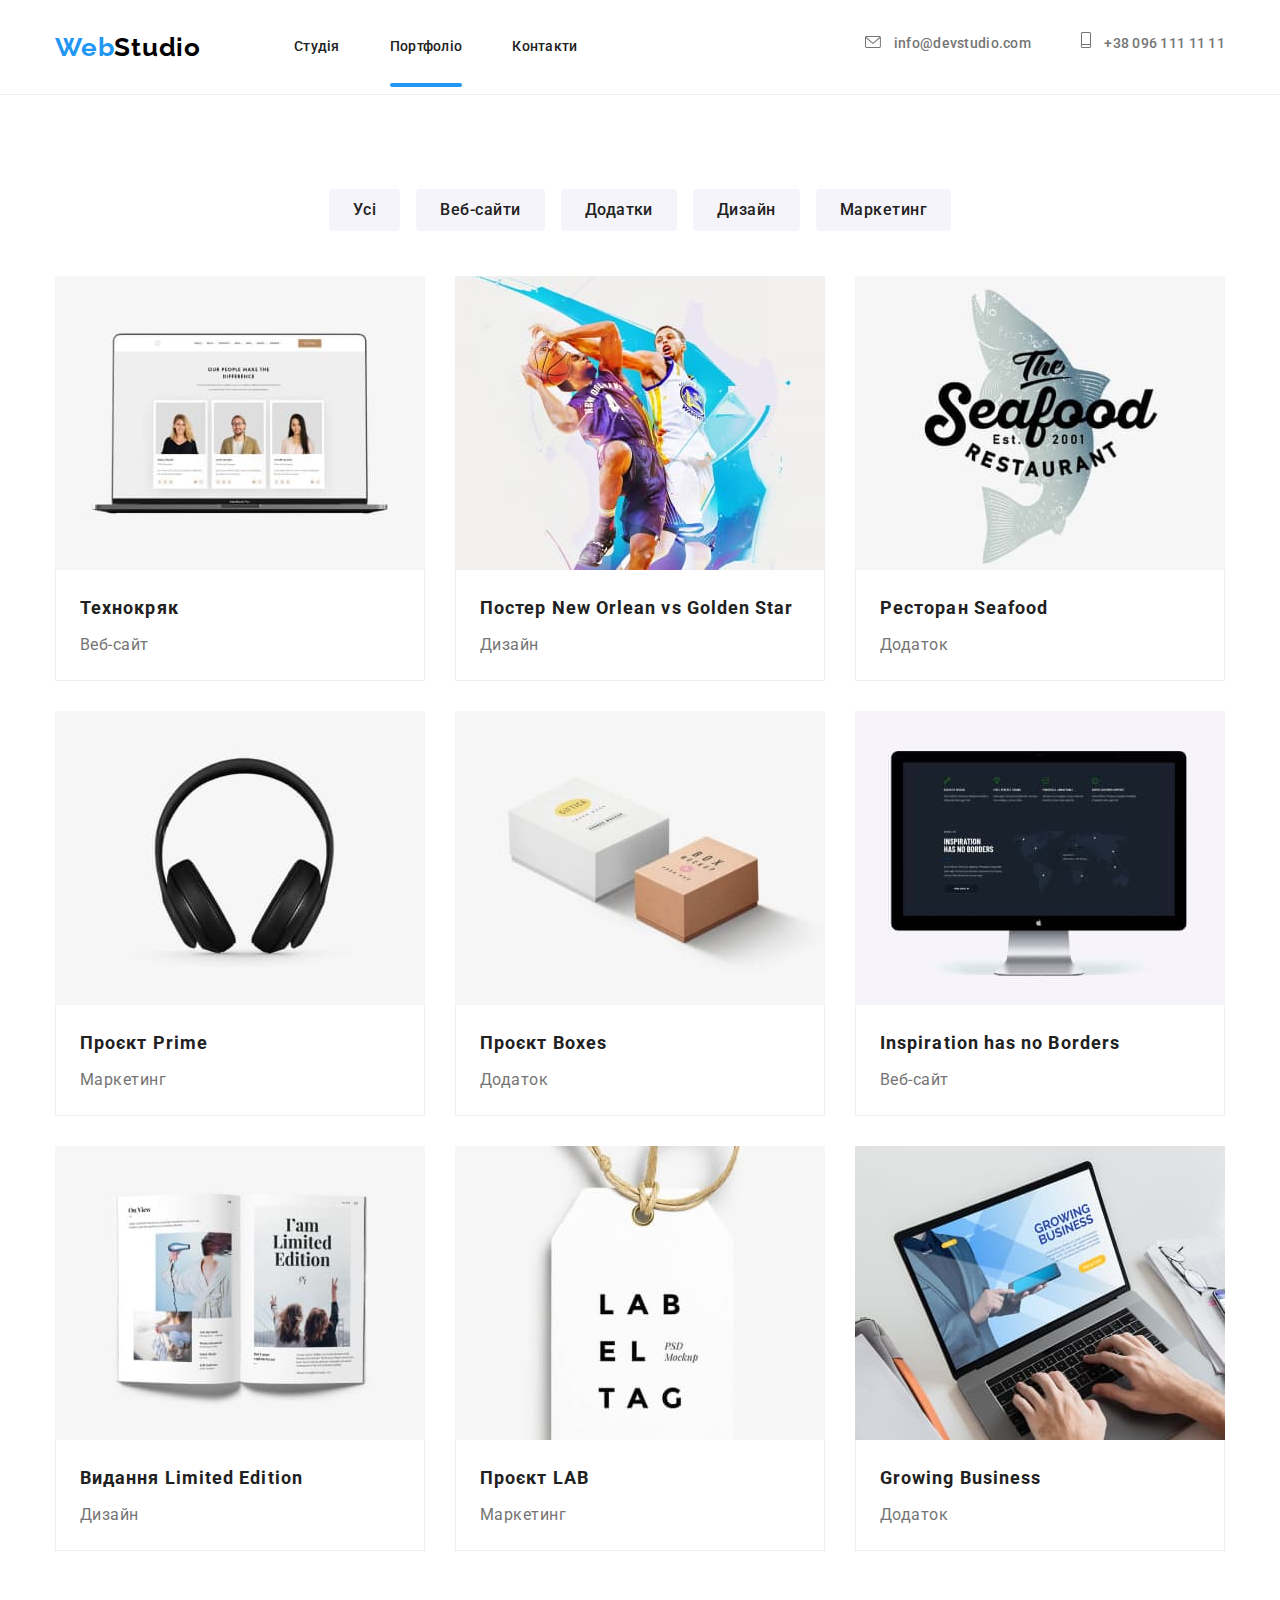
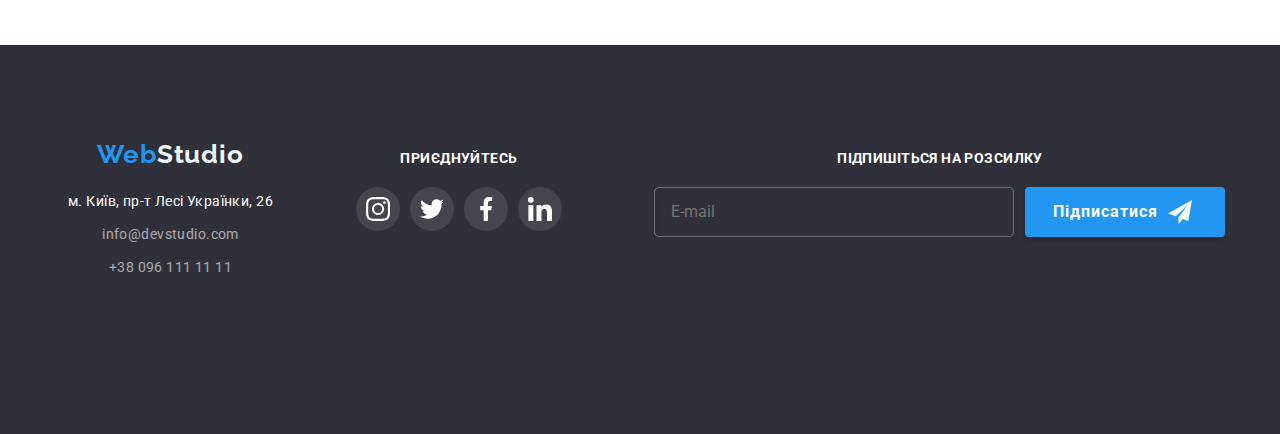
==== commit 5ba9f472: "add new format of pictures for hero section" ====
--- a/portfolio.html
+++ b/portfolio.html
@@ -60,43 +60,6 @@
               +38 096 111 11 11
             </a>
           </div>
-          <div class="mobile-menu" id="mobile-menu" data-menu>
-            <ul class="mobile-menu__list">
-              <li class="mobile-menu__item">
-                <a href="./index.html" class="mobile-menu__link">Студiя</a>
-              </li>
-              <li class="mobile-menu__item">
-                <a href="./portfolio.html" class="mobile-menu__link"
-                  >Портфолiо</a
-                >
-              </li>
-              <li class="mobile-menu__item">
-                <a href="#" class="mobile-menu__link">Контакти</a>
-              </li>
-            </ul>
-            <div class="mobile-menu__contacts">
-              <a href="tel:+380961111111" class="mobile-menu__contact">
-                +38 096 111 11 11
-              </a>
-              <a href="mailto:info@devstudio.com" class="mobile-menu__contact">
-                info@devstudio.com
-              </a>
-            </div>
-            <ul class="mobile-menu__block">
-              <li class="mobile-menu__unit">
-                <a class="mobile-menu__social link" href="#">Instagram</a>
-              </li>
-              <li class="mobile-menu__unit">
-                <a class="mobile-menu__social link" href="#">Facebook</a>
-              </li>
-              <li class="mobile-menu__unit">
-                <a class="mobile-menu__social link" href="#">Twitter</a>
-              </li>
-              <li class="mobile-menu__unit">
-                <a class="mobile-menu__social link" href="#">Linkedin</a>
-              </li>
-            </ul>
-          </div>
           <button
             type="button"
             class="menu-button"
@@ -114,6 +77,41 @@
             </svg>
           </button>
         </div>
+      </div>
+      <div class="mobile-menu" id="mobile-menu" data-menu>
+        <ul class="mobile-menu__list">
+          <li class="mobile-menu__item">
+            <a href="./index.html" class="mobile-menu__link">Студiя</a>
+          </li>
+          <li class="mobile-menu__item">
+            <a href="./portfolio.html" class="mobile-menu__link">Портфолiо</a>
+          </li>
+          <li class="mobile-menu__item">
+            <a href="#" class="mobile-menu__link">Контакти</a>
+          </li>
+        </ul>
+        <div class="mobile-menu__contacts">
+          <a href="tel:+380961111111" class="mobile-menu__contact">
+            +38 096 111 11 11
+          </a>
+          <a href="mailto:info@devstudio.com" class="mobile-menu__contact">
+            info@devstudio.com
+          </a>
+        </div>
+        <ul class="mobile-menu__block">
+          <li class="mobile-menu__unit">
+            <a class="mobile-menu__social link" href="#">Instagram</a>
+          </li>
+          <li class="mobile-menu__unit">
+            <a class="mobile-menu__social link" href="#">Facebook</a>
+          </li>
+          <li class="mobile-menu__unit">
+            <a class="mobile-menu__social link" href="#">Twitter</a>
+          </li>
+          <li class="mobile-menu__unit">
+            <a class="mobile-menu__social link" href="#">Linkedin</a>
+          </li>
+        </ul>
       </div>
     </header>
     <main>
@@ -430,5 +428,6 @@
         </form>
       </div>
     </footer>
+    <script src="./js/mobile-menu.js"></script>
   </body>
 </html>
--- a/css/main.min.css
+++ b/css/main.min.css
@@ -1 +1 @@
-.customers-section__title,.team-section__title,.work-section__title{margin-bottom:50px;font-family:inherit;font-weight:700;font-size:36px;line-height:1.16;text-align:center;letter-spacing:.03em;color:#212121}.portfolio-section__image,.work-section__img{display:block;background-color:#ffebcd}.portfolio-section,.footer-section,.customers-section,.team-section,.work-section{padding:60px 0}.page-header__contact,.page-header__link{display:-webkit-box;display:-ms-flexbox;display:flex;-webkit-box-align:center;-ms-flex-align:center;align-items:center;padding:32px 0;font-weight:500;font-size:14px;line-height:1.14;letter-spacing:.02em;color:#212121;-webkit-transition:color 250ms cubic-bezier(0.4, 0, 0.2, 1);transition:color 250ms cubic-bezier(0.4, 0, 0.2, 1)}.mobile-menu__contact,.mobile-menu__link{display:-webkit-inline-box;display:-ms-inline-flexbox;display:inline-flex;text-decoration:none;font-weight:500;line-height:1.17;letter-spacing:.02em;color:#212121}.portfolio-section__title,.advantages-section__title{position:absolute;width:1px;height:1px;margin:-1px;border:0;padding:0;white-space:nowrap;-webkit-clip-path:inset(100%);clip-path:inset(100%);clip:rect(0 0 0 0);overflow:hidden}.footer-section__logo,.page-header__logo{font-family:"Raleway",sans-serif;font-weight:700;font-size:26px;line-height:1.19;letter-spacing:.03em}*,*::before,*::after{-webkit-box-sizing:border-box;box-sizing:border-box}ul,ol{padding:0;margin:0;list-style:none}body,h1,h2,h3,h4,h5,h6,p,ul,ol{margin:0}body{font-family:"Roboto",sans-serif;background-color:#fff;color:#757575}.list{list-style:none}.link{display:block;text-decoration:none}.container{max-width:1200px;padding:0 15px;margin:0 auto}.mobile-menu{position:absolute;top:0;left:0;z-index:7;height:796px;background-color:#fff;display:none;padding:48px 40px}.mobile-menu.is-open{display:block}@media screen and (min-width: 480px){.mobile-menu{width:100%}}.mobile-menu__list{margin-bottom:50px}.mobile-menu__item:not(:first-child){margin-top:32px}.mobile-menu__link{font-size:40px;color:#212121;-webkit-transition:color 250ms cubic-bezier(0.4, 0, 0.2, 1);transition:color 250ms cubic-bezier(0.4, 0, 0.2, 1)}.mobile-menu__link:hover,.mobile-menu__link:focus{color:#2196f3}.mobile-menu__contacts{margin-bottom:302px}.mobile-menu__contact{font-size:24px;color:#757575;-webkit-transition:color 550ms cubic-bezier(0.4, 0, 0.2, 1),font-size 550ms cubic-bezier(0.4, 0, 0.2, 1);transition:color 550ms cubic-bezier(0.4, 0, 0.2, 1),font-size 550ms cubic-bezier(0.4, 0, 0.2, 1)}.mobile-menu__contact:hover,.mobile-menu__contact:focus{font-size:34px;color:#2196f3}.mobile-menu__contact:not(:last-child){margin-bottom:32px}.mobile-menu__block{display:-webkit-box;display:-ms-flexbox;display:flex;-webkit-box-align:start;-ms-flex-align:start;align-items:flex-start}.mobile-menu__unit{display:-webkit-box;display:-ms-flexbox;display:flex}.mobile-menu__unit:not(:last-child)::after{content:"";display:block;margin:0 10px;height:22px;border:1px solid rgba(33,33,33,.2)}.mobile-menu__social{font-weight:500;font-size:18px;line-height:1.22;letter-spacing:.02em;color:#2196f3;-webkit-transition:color 550ms cubic-bezier(0.4, 0, 0.2, 1),font-size 550ms cubic-bezier(0.4, 0, 0.2, 1);transition:color 550ms cubic-bezier(0.4, 0, 0.2, 1),font-size 550ms cubic-bezier(0.4, 0, 0.2, 1)}.mobile-menu__social:hover,.mobile-menu__social:focus{font-size:22px;color:#188ce8}.page-header__wrapper{position:relative;display:-webkit-box;display:-ms-flexbox;display:flex;-webkit-box-align:center;-ms-flex-align:center;align-items:center;padding-top:16px;padding-bottom:16px}@media screen and (min-width: 768px){.page-header__wrapper{padding:0}}.page-header__nav{display:-webkit-box;display:-ms-flexbox;display:flex;-webkit-box-align:center;-ms-flex-align:center;align-items:center}@media screen and (min-width: 480px){.page-header__nav{display:none}}@media screen and (min-width: 768px){.page-header__nav{display:-webkit-box;display:-ms-flexbox;display:flex}}.page-header__logo{color:#000}.page-header--accent{color:#2196f3}.page-header__list{display:-webkit-box;display:-ms-flexbox;display:flex;-webkit-box-align:center;-ms-flex-align:center;align-items:center;margin-left:93px}.page-header__item:not(:first-child){margin-left:50px}.page-header__link{position:relative}.page-header__link:hover,.page-header__link:focus{color:#2196f3}@media screen and (min-width: 768px){.page-header__link{padding:0}}@media screen and (min-width: 768px){.page-header__link{padding:32px 0}}@media screen and (min-width: 768px){.page-header--current:after{content:"";position:absolute;bottom:0;right:0;width:100%;height:4px;border-radius:2px;background-color:#2196f3}}.page-header__block{display:-webkit-box;display:-ms-flexbox;display:flex;-webkit-box-align:center;-ms-flex-align:center;align-items:center;margin-left:auto}@media screen and (min-width: 480px){.page-header__block{display:none}}@media screen and (min-width: 768px){.page-header__block{display:-webkit-box;display:-ms-flexbox;display:flex;-webkit-box-orient:vertical;-webkit-box-direction:normal;-ms-flex-direction:column;flex-direction:column;-webkit-box-align:start;-ms-flex-align:start;align-items:flex-start}}@media screen and (min-width: 1200px){.page-header__block{display:-webkit-box;display:-ms-flexbox;display:flex;-webkit-box-orient:horizontal;-webkit-box-direction:normal;-ms-flex-direction:row;flex-direction:row;-webkit-box-align:baseline;-ms-flex-align:baseline;align-items:baseline}}.page-header__contact{color:inherit;-webkit-transition:color 250ms cubic-bezier(0.4, 0, 0.2, 1);transition:color 250ms cubic-bezier(0.4, 0, 0.2, 1)}.page-header__contact:hover,.page-header__contact:focus{color:#2196f3}@media screen and (min-width: 768px){.page-header__contact{padding:0;margin-bottom:10px}}@media screen and (min-width: 1200px){.page-header__contact{margin-bottom:0;padding:32px 0}.page-header__contact:not(:first-child){margin-left:50px}}.page-header__icon{margin-right:10px;fill:currentColor;-webkit-transition:fill 250ms var(--time-function);transition:fill 250ms var(--time-function)}.menu-button{position:absolute;top:10px;right:0;z-index:10;margin:0;padding:0;border:none;background-color:rgba(0,0,0,0);cursor:pointer}@media screen and (min-width: 768px){.menu-button{display:none}}.menu-button .icon-cross{display:none}.menu-button.is-open .icon-cross{display:block}.menu-button.is-open .icon-menu{display:none}.hero-section{background-color:#2f303a;max-width:1600px;height:600px;padding:195px 0;margin:0 auto;text-align:center;background-image:-webkit-gradient(linear, left top, right top, from(rgba(47, 48, 58, 0.4)), to(rgba(47, 48, 58, 0.4))),url(../images/hero.jpg);background-image:linear-gradient(to right, rgba(47, 48, 58, 0.4), rgba(47, 48, 58, 0.4)),url(../images/hero.jpg);background-repeat:no-repeat;background-position:center;background-size:cover}.hero-section__title{margin-bottom:30px;font-weight:900;font-size:44px;line-height:1.36;letter-spacing:.06em;text-transform:uppercase;color:#fff}.hero-section__button{padding:10px 32px;font-family:inherit;font-weight:700;font-size:16px;line-height:1.88;letter-spacing:.06em;color:#fff;background-color:#2196f3;-webkit-box-shadow:0px 4px 4px rgba(0,0,0,.15);box-shadow:0px 4px 4px rgba(0,0,0,.15);border-radius:4px;border:none;cursor:pointer;-webkit-transition:background-color 250ms cubic-bezier(0.4, 0, 0.2, 1);transition:background-color 250ms cubic-bezier(0.4, 0, 0.2, 1)}.hero-section__button:hover,.hero-section__button:focus{background-color:#188ce8}.advantages-section{padding-top:94px}.advantages-section__list{display:-webkit-box;display:-ms-flexbox;display:flex;-ms-flex-wrap:wrap;flex-wrap:wrap;margin-bottom:60px}@media screen and (min-width: 1200px){.advantages-section__list{-ms-flex-wrap:nowrap;flex-wrap:nowrap;margin-bottom:0}}.advantages-section__item{margin:0 0 30px}@media screen and (min-width: 768px){.advantages-section__item{-ms-flex-preferred-size:calc((100% - 60px)/2);flex-basis:calc((100% - 60px)/2);margin:15px}}@media screen and (min-width: 1200px){.advantages-section__item{-ms-flex-preferred-size:calc((100% - 90px)/4);flex-basis:calc((100% - 90px)/4);margin:0 15px}}.advantages-section__wrapper{display:-webkit-box;display:-ms-flexbox;display:flex;-webkit-box-align:center;-ms-flex-align:center;align-items:center;-webkit-box-pack:center;-ms-flex-pack:center;justify-content:center;width:100%;height:120px;background-color:#f5f4fa;margin-bottom:30px;border-radius:4px}@media screen and (min-width: 1200px){.advantages-section__wrapper{width:270px}}.advantages-section__icon{width:70px;height:70px}.advantages-section_caption{margin-bottom:10px;font-weight:700;font-size:14px;line-height:1.14;letter-spacing:.03em;text-transform:uppercase;color:#212121;text-align:center}@media screen and (min-width: 768px){.advantages-section_caption{text-align:left}}@media screen and (min-width: 1200px){.advantages-section_caption{text-align:unset}}.advantages-section_text{font-size:14px;line-height:1.71;letter-spacing:.03em;color:inherit}@media screen and (min-width: 480px)and (min-width: 480px){.work-section{display:none}}@media screen and (min-width: 1200px){.work-section{display:block;padding:94px 0}}.work-section__list{display:-webkit-box;display:-ms-flexbox;display:flex}.work-section__item{-ms-flex-preferred-size:calc((100% - 60px)/3);flex-basis:calc((100% - 60px)/3)}.work-section__item:not(:first-child){margin-left:30px}.work-section__thumb{position:relative}.work-section__img{height:294px}.work-section__overlay{display:-webkit-box;display:-ms-flexbox;display:flex;-webkit-box-align:center;-ms-flex-align:center;align-items:center;-webkit-box-pack:center;-ms-flex-pack:center;justify-content:center;position:absolute;width:100%;bottom:0;right:0;padding:27px 0;background-color:rgba(47,48,58,.8)}.work-section__text{font-weight:700;font-size:14px;line-height:1.14;letter-spacing:.03em;text-transform:uppercase;color:#fff}.team-section{background-color:#f5f4fa;text-align:center}@media screen and (min-width: 1200px){.team-section{padding:94px 0}}.team-section__title{font-size:28px}.team-section__list{display:-webkit-box;display:-ms-flexbox;display:flex;-ms-flex-wrap:wrap;flex-wrap:wrap;-webkit-box-pack:center;-ms-flex-pack:center;justify-content:center}@media screen and (min-width: 1200px){.team-section__list{-ms-flex-wrap:nowrap;flex-wrap:nowrap}}.team-section__item{margin:0 0 30px;background-color:#fff;-webkit-box-shadow:0px 1px 3px rgba(0,0,0,.12),0px 1px 1px rgba(0,0,0,.14),0px 2px 1px rgba(0,0,0,.2);box-shadow:0px 1px 3px rgba(0,0,0,.12),0px 1px 1px rgba(0,0,0,.14),0px 2px 1px rgba(0,0,0,.2);border-radius:0px 0px 4px 4px}@media screen and (min-width: 768px){.team-section__item{-ms-flex-preferred-size:calc((100% - 60px)/2);flex-basis:calc((100% - 60px)/2);margin:0 15px 30px}}@media screen and (min-width: 1200px){.team-section__item{-ms-flex-preferred-size:calc((100% - 90px)/4);flex-basis:calc((100% - 90px)/4);margin:0 15px}}.team-section__img{height:260px}.team-section__caption{margin:30px 0 10px;font-weight:500;font-size:16px;line-height:1.19;letter-spacing:.03em;color:#212121}.team-section__position{margin-bottom:16px;font-size:16px;letter-spacing:.03em;color:inherit}.team-section__block{display:-webkit-box;display:-ms-flexbox;display:flex;-webkit-box-pack:center;-ms-flex-pack:center;justify-content:center;margin-bottom:30px}.team-section__wrapper:not(:first-child){margin-left:10px}.team-section__social{display:-webkit-box;display:-ms-flexbox;display:flex;-webkit-box-align:center;-ms-flex-align:center;align-items:center;-webkit-box-pack:center;-ms-flex-pack:center;justify-content:center;width:44px;height:44px;border-radius:50%;-webkit-transition:background-color 250ms cubic-bezier(0.4, 0, 0.2, 1);transition:background-color 250ms cubic-bezier(0.4, 0, 0.2, 1)}.team-section__social:hover,.team-section__social:focus{background-color:#2196f3}.team-section__icon{width:20px;height:20px;fill:#afb1b8;-webkit-transition:fill 250ms cubic-bezier(0.4, 0, 0.2, 1);transition:fill 250ms cubic-bezier(0.4, 0, 0.2, 1)}.team-section__social:hover .team-section__icon{fill:#fff}.team-section__social:focus .team-section__icon{fill:#fff}@media screen and (min-width: 1200px){.customers-section{padding:94px 0}}.customers-section__title{font-size:28px}.customers-section__list{display:-webkit-box;display:-ms-flexbox;display:flex;-ms-flex-wrap:wrap;flex-wrap:wrap}@media screen and (min-width: 1200px){.customers-section__list{-ms-flex-wrap:nowrap;flex-wrap:nowrap}}.customers-section__item{width:210px;height:92px;-ms-flex-preferred-size:calc((100% - 60px)/2);flex-basis:calc((100% - 60px)/2);margin:15px}@media screen and (min-width: 768px){.customers-section__item{-ms-flex-preferred-size:calc((100% - 90px)/3);flex-basis:calc((100% - 90px)/3)}}@media screen and (min-width: 1200px){.customers-section__item{-ms-flex-preferred-size:calc((100% - 180px)/5);flex-basis:calc((100% - 180px)/5);margin:0 15px}.customers-section__item:first-child{margin-left:0}.customers-section__item:last-child{margin-right:0}}.customers-section__link{display:-webkit-box;display:-ms-flexbox;display:flex;padding:15px 43px;border:1px solid #afb1b8;border-radius:4px;-webkit-transition:border-color 250ms cubic-bezier(0.4, 0, 0.2, 1);transition:border-color 250ms cubic-bezier(0.4, 0, 0.2, 1)}.customers-section__link:hover,.customers-section__link:focus{border-color:#2196f3}@media screen and (min-width: 1200px){.customers-section__link{padding:14px 31px}}.customers-section__icon{width:106px;height:60px;fill:#afb1b8;-webkit-transition:fill 250ms cubic-bezier(0.4, 0, 0.2, 1);transition:fill 250ms cubic-bezier(0.4, 0, 0.2, 1)}.customers-section__link:hover .customers-section__icon{fill:#2196f3}.customers-section__link:focus .customers-section__icon{fill:#2196f3}.footer-section{background-color:#2f303a;text-align:center}@media screen and (min-width: 1200px){.footer-section{padding:94px 0}}@media screen and (min-width: 768px){.footer-section__container{display:-webkit-box;display:-ms-flexbox;display:flex;-ms-flex-wrap:wrap;flex-wrap:wrap;-ms-flex-pack:distribute;justify-content:space-around}}@media screen and (min-width: 1200px){.footer-section__container{display:-webkit-box;display:-ms-flexbox;display:flex;-webkit-box-align:baseline;-ms-flex-align:baseline;align-items:baseline}}.footer-section__contact{margin-bottom:60px}@media screen and (min-width: 1200px){.footer-section__contact{width:231px;margin-bottom:60px}}.footer-section__logo{color:#f0f8ff}.footer-section--accent{color:#2196f3}.footer-section__address{margin-top:20px;font-style:inherit}.footer-section__item:not(:first-child){margin-top:9px}.footer-section__link,.footer-section__location{font-weight:400;font-size:14px;line-height:1.71;letter-spacing:.03em;color:rgba(255,255,255,.6);-webkit-transition:color 250ms cubic-bezier(0.4, 0, 0.2, 1);transition:color 250ms cubic-bezier(0.4, 0, 0.2, 1)}.footer-section__link:hover,.footer-section__link:focus,.footer-section__location:hover,.footer-section__location:focus{color:#2196f3}.footer-section__location{color:#fff}.footer-section__social{display:-webkit-box;display:-ms-flexbox;display:flex;-webkit-box-orient:vertical;-webkit-box-direction:normal;-ms-flex-direction:column;flex-direction:column;-webkit-box-align:center;-ms-flex-align:center;align-items:center;margin-bottom:60px}@media screen and (min-width: 1200px){.footer-section__social{margin-left:70px;margin-bottom:0}}.footer-section__title{margin-bottom:20px;font-weight:700;font-size:14px;line-height:1.14;letter-spacing:.03em;text-transform:uppercase;color:#fff}.footer-section__block{display:-webkit-box;display:-ms-flexbox;display:flex;width:206px}.footer-section__unit:not(:first-child){margin-left:10px}.footer-section__ref{display:-webkit-box;display:-ms-flexbox;display:flex;-webkit-box-align:center;-ms-flex-align:center;align-items:center;width:44px;height:44px;background-color:rgba(255,255,255,.1);border-radius:50%;-webkit-transition:background-color 250ms cubic-bezier(0.4, 0, 0.2, 1);transition:background-color 250ms cubic-bezier(0.4, 0, 0.2, 1)}.footer-section__ref:hover,.footer-section__ref:focus{background-color:#2196f3}.footer-section__icon{width:20px;height:20px;fill:#fff}@media screen and (min-width: 1200px){.footer-section__form{margin-left:93px;width:570px}}.footer-section__subscription{margin-bottom:20px;font-weight:700;font-size:14px;line-height:1.14;letter-spacing:.03em;text-transform:uppercase;color:#fff}.footer-section__field{position:relative}@media screen and (min-width: 768px){.footer-section__field{display:-webkit-box;display:-ms-flexbox;display:flex;-webkit-box-orient:vertical;-webkit-box-direction:normal;-ms-flex-direction:column;flex-direction:column;-webkit-box-align:center;-ms-flex-align:center;align-items:center}}@media screen and (min-width: 1200px){.footer-section__field{display:-webkit-box;display:-ms-flexbox;display:flex;-webkit-box-orient:horizontal;-webkit-box-direction:normal;-ms-flex-direction:row;flex-direction:row;-webkit-box-align:center;-ms-flex-align:center;align-items:center}}.footer-section__email{display:inline-block;width:450px;padding:14px 0 14px 16px;margin-bottom:20px;margin-right:12px;border:none;outline:1px solid rgba(255,255,255,.3);border-radius:4px;-webkit-filter:drop-shadow(0px 4px 4px rgba(0, 0, 0, 0.15));filter:drop-shadow(0px 4px 4px rgba(0, 0, 0, 0.15));font-weight:400;font-size:16px;line-height:1.25;letter-spacing:.03em;cursor:pointer;background-color:rgba(0,0,0,0);color:rgba(255,255,255,.6)}@media screen and (min-width: 1200px){.footer-section__email{width:358px;margin-bottom:0}}.footer-section__email:hover,.footer-section__email:focus{outline:1px solid #2196f3}.footer-section__label{position:absolute;top:16px;left:16px;-webkit-transition:left 250ms cubic-bezier(0.4, 0, 0.2, 1);transition:left 250ms cubic-bezier(0.4, 0, 0.2, 1)}.footer-section__email:not(:-moz-placeholder-shown)+.footer-section__label{left:85%;color:#fff}.footer-section__email:not(:-ms-input-placeholder)+.footer-section__label{left:85%;color:#fff}.footer-section__email:focus+.footer-section__label,.footer-section__email:not(:placeholder-shown)+.footer-section__label{left:85%;color:#fff}@media screen and (min-width: 768px){.footer-section__email:not(:-moz-placeholder-shown)+.footer-section__label{left:-52px;color:#fff}.footer-section__email:not(:-ms-input-placeholder)+.footer-section__label{left:-52px;color:#fff}.footer-section__email:focus+.footer-section__label,.footer-section__email:not(:placeholder-shown)+.footer-section__label{left:-52px;color:#fff}}.footer-section__button{display:-webkit-inline-box;display:-ms-inline-flexbox;display:inline-flex;-webkit-box-align:center;-ms-flex-align:center;align-items:center;width:200px;padding:10px 28px;font-weight:700;font-size:16px;line-height:1.88;letter-spacing:.06em;color:#fff;background-color:#2196f3;-webkit-box-shadow:0px 4px 4px rgba(0,0,0,.15);box-shadow:0px 4px 4px rgba(0,0,0,.15);border-radius:4px;border:none;cursor:pointer;-webkit-transition:background-color 250ms cubic-bezier(0.4, 0, 0.2, 1);transition:background-color 250ms cubic-bezier(0.4, 0, 0.2, 1)}.footer-section__button:hover,.footer-section__button:focus{background-color:#188ce8}.footer-section__icon{width:24px;height:24px;fill:#fff;margin-left:10px}.page-header--after{content:"";display:block;border-bottom:1px solid #ececec}@media screen and (min-width: 1200px){.portfolio-section{padding:94px 0}}.portfolio-section__buttonsList{display:-webkit-box;display:-ms-flexbox;display:flex;-webkit-box-align:center;-ms-flex-align:center;align-items:center;-webkit-box-pack:start;-ms-flex-pack:start;justify-content:flex-start;-ms-flex-wrap:wrap;flex-wrap:wrap;margin-bottom:40px}@media screen and (min-width: 768px){.portfolio-section__buttonsList{-ms-flex-wrap:nowrap;flex-wrap:nowrap;margin-bottom:30px;display:-webkit-box;display:-ms-flexbox;display:flex;-webkit-box-align:center;-ms-flex-align:center;align-items:center;-webkit-box-pack:center;-ms-flex-pack:center;justify-content:center}}.portfolio-section__item{margin:0 8px 15px}@media screen and (min-width: 768px){.portfolio-section__item:not(:first-child){margin-left:8px}}.portfolio-section__btn{padding:6px 22px;font-family:inherit;font-weight:500;font-size:16px;line-height:1.62;text-align:center;letter-spacing:.03em;color:#212121;background-color:#f5f4fa;border-radius:4px;border-color:rgba(0,0,0,0);cursor:pointer;-webkit-transition:background-color 250ms cubic-bezier(0.4, 0, 0.2, 1),color 250ms cubic-bezier(0.4, 0, 0.2, 1),-webkit-box-shadow 250ms cubic-bezier(0.4, 0, 0.2, 1);transition:background-color 250ms cubic-bezier(0.4, 0, 0.2, 1),color 250ms cubic-bezier(0.4, 0, 0.2, 1),-webkit-box-shadow 250ms cubic-bezier(0.4, 0, 0.2, 1);transition:background-color 250ms cubic-bezier(0.4, 0, 0.2, 1),color 250ms cubic-bezier(0.4, 0, 0.2, 1),box-shadow 250ms cubic-bezier(0.4, 0, 0.2, 1);transition:background-color 250ms cubic-bezier(0.4, 0, 0.2, 1),color 250ms cubic-bezier(0.4, 0, 0.2, 1),box-shadow 250ms cubic-bezier(0.4, 0, 0.2, 1),-webkit-box-shadow 250ms cubic-bezier(0.4, 0, 0.2, 1)}.portfolio-section__btn:hover,.portfolio-section__btn:focus{background-color:#2196f3;color:#fff;-webkit-box-shadow:0px 3px 1px rgba(0,0,0,.1),0px 1px 2px rgba(0,0,0,.08),0px 2px 2px rgba(0,0,0,.12);box-shadow:0px 3px 1px rgba(0,0,0,.1),0px 1px 2px rgba(0,0,0,.08),0px 2px 2px rgba(0,0,0,.12)}@media screen and (min-width: 768px){.portfolio-section__imagesList{display:-webkit-box;display:-ms-flexbox;display:flex;-ms-flex-wrap:wrap;flex-wrap:wrap;margin:-15px}}.portfolio-section__wrapper{margin:0 0 30px;-webkit-transition:-webkit-box-shadow 250ms cubic-bezier(0.4, 0, 0.2, 1);transition:-webkit-box-shadow 250ms cubic-bezier(0.4, 0, 0.2, 1);transition:box-shadow 250ms cubic-bezier(0.4, 0, 0.2, 1);transition:box-shadow 250ms cubic-bezier(0.4, 0, 0.2, 1), -webkit-box-shadow 250ms cubic-bezier(0.4, 0, 0.2, 1);cursor:pointer}.portfolio-section__wrapper:hover,.portfolio-section__wrapper:focus{-webkit-box-shadow:0px 1px 1px rgba(0,0,0,.12),0px 4px 4px rgba(0,0,0,.06),1px 4px 6px rgba(0,0,0,.16);box-shadow:0px 1px 1px rgba(0,0,0,.12),0px 4px 4px rgba(0,0,0,.06),1px 4px 6px rgba(0,0,0,.16)}@media screen and (min-width: 768px){.portfolio-section__wrapper{-ms-flex-preferred-size:calc((100% - 60px)/2);flex-basis:calc((100% - 60px)/2);margin:15px}}@media screen and (min-width: 1200px){.portfolio-section__wrapper{-ms-flex-preferred-size:calc((100% - 90px)/3);flex-basis:calc((100% - 90px)/3)}}.portfolio-section__link{position:relative;overflow:hidden}.portfolio-section__link:hover .portfolio-section__overlay,.portfolio-section__link:focus .portfolio-section__overlay{opacity:1;-webkit-transform:translateY(0);transform:translateY(0)}.portfolio-section__image{width:450px}@media screen and (min-width: 768px){.portfolio-section__image{width:354px}}@media screen and (min-width: 1200px){.portfolio-section__image{width:370px}}.portfolio-section__description{padding:20px 24px;border-left:1px solid #eee;border-right:1px solid #eee;border-bottom:1px solid #eee}.portfolio-section__name{margin-bottom:4px;font-family:inherit;font-weight:700;font-size:18px;line-height:2;letter-spacing:.06em;color:#212121}@media screen and (min-width: 768px){.portfolio-section__name{font-size:16px}}@media screen and (min-width: 1200px){.portfolio-section__name{font-size:18px}}.portfolio-section__project{font-family:inherit;font-size:16px;line-height:1.88;letter-spacing:.03em;color:#757575}.portfolio-section__overlay{position:absolute;width:370px;height:294px;padding:24px 63px;top:0;left:0;opacity:0;background-color:rgba(33,150,243,.9);-webkit-transform:translateY(100%);transform:translateY(100%);-webkit-transition:opacity 250ms cubic-bezier(0.4, 0, 0.2, 1),-webkit-transform 250ms cubic-bezier(0.4, 0, 0.2, 1);transition:opacity 250ms cubic-bezier(0.4, 0, 0.2, 1),-webkit-transform 250ms cubic-bezier(0.4, 0, 0.2, 1);transition:transform 250ms cubic-bezier(0.4, 0, 0.2, 1),opacity 250ms cubic-bezier(0.4, 0, 0.2, 1);transition:transform 250ms cubic-bezier(0.4, 0, 0.2, 1),opacity 250ms cubic-bezier(0.4, 0, 0.2, 1),-webkit-transform 250ms cubic-bezier(0.4, 0, 0.2, 1)}.portfolio-section__text{font-weight:400;font-size:18px;line-height:1.56;letter-spacing:.03em;color:#fff}.modal__backdrop{position:fixed;top:0;left:0;width:100vw;height:100vh;background-color:rgba(0,0,0,.2);opacity:1;-webkit-transition:opacity 250ms cubic-bezier(0.4, 0, 0.2, 1);transition:opacity 250ms cubic-bezier(0.4, 0, 0.2, 1)}.modal__backdrop.is-hidden{opacity:0;pointer-events:none}.modal__backdrop.is-hidden .modal__block{-webkit-transform:translate(-50%, -50%) scale(0.9);transform:translate(-50%, -50%) scale(0.9)}.modal__block{position:absolute;top:50%;left:50%;width:450px;height:609px;padding:40px;background-color:#fff;-webkit-transform:translate(-50%, -50%) scale(1);transform:translate(-50%, -50%) scale(1);-webkit-transition:-webkit-transform 250ms cubic-bezier(0.4, 0, 0.2, 1);transition:-webkit-transform 250ms cubic-bezier(0.4, 0, 0.2, 1);transition:transform 250ms cubic-bezier(0.4, 0, 0.2, 1);transition:transform 250ms cubic-bezier(0.4, 0, 0.2, 1), -webkit-transform 250ms cubic-bezier(0.4, 0, 0.2, 1)}@media screen and (min-width: 1200px){.modal__block{width:528px;height:581px}}.modal__button{display:-webkit-box;display:-ms-flexbox;display:flex;-webkit-box-align:center;-ms-flex-align:center;align-items:center;-webkit-box-pack:center;-ms-flex-pack:center;justify-content:center;position:absolute;top:8px;right:8px;width:30px;height:30px;border-radius:50%;background-color:#fff;border-color:rgba(0,0,0,.1);cursor:pointer}.modal__button:hover,.modal__button:focus .modal__closeIcon{fill:#2196f3}.modal__closeIcon{width:11px;height:11px;-webkit-transition:fill 250ms cubic-bezier(0.4, 0, 0.2, 1);transition:fill 250ms cubic-bezier(0.4, 0, 0.2, 1)}.modal__form{width:370px;margin:0 auto}@media screen and (min-width: 1200px){.modal__form{width:448px}}.modal__title{margin-bottom:12px;font-weight:700;font-size:20px;line-height:1.15;text-align:center;letter-spacing:.03em;color:#212121}.modal__label{position:relative;display:-webkit-box;display:-ms-flexbox;display:flex;-webkit-box-orient:vertical;-webkit-box-direction:normal;-ms-flex-direction:column;flex-direction:column;margin-bottom:10px;font-weight:400;font-size:12px;line-height:1.16;letter-spacing:.01em;color:#757575;cursor:pointer}.modal__label:hover .modal__agreementIcon{border-color:#2196f3}.modal__label:focus-within .modal__agreementIcon{border-color:#2196f3}.modal__label:nth-of-type(5){-webkit-box-orient:horizontal;-webkit-box-direction:normal;-ms-flex-direction:row;flex-direction:row;-webkit-box-align:center;-ms-flex-align:center;align-items:center;-webkit-box-pack:center;-ms-flex-pack:center;justify-content:center}.modal__text{margin-bottom:4px}.modal__input{width:100%;padding:14px 15px 14px 42px;border:none;outline:1px solid rgba(33,33,33,.2);border-radius:4px;-webkit-transition:outline 250ms cubic-bezier(0.4, 0, 0.2, 1);transition:outline 250ms cubic-bezier(0.4, 0, 0.2, 1);cursor:pointer}.modal__input:hover,.modal__input:focus{outline:1px solid #2196f3}.modal__icon{width:18px;height:18px;position:absolute;top:30px;left:15px;-webkit-transition:fill 250ms cubic-bezier(0.4, 0, 0.2, 1);transition:fill 250ms cubic-bezier(0.4, 0, 0.2, 1)}.modal__label:focus-within .modal__icon{fill:#2196f3}.modal__label:hover .modal__icon{fill:#2196f3}.modal__textarea{resize:none;height:120px;padding:14px 16px;margin:4px 0 20px;font-weight:400;font-size:12px;line-height:1.16px;letter-spacing:.01em;border:none;outline:1px solid rgba(33,33,33,.2);border-radius:4px;color:rgba(117,117,117,.5);-webkit-transition:outline 250ms cubic-bezier(0.4, 0, 0.2, 1);transition:outline 250ms cubic-bezier(0.4, 0, 0.2, 1);cursor:pointer}.modal__textarea:hover,.modal__textarea:focus{outline:1px solid #2196f3}.modal__checkbox{-webkit-appearance:none;-moz-appearance:none;appearance:none;position:absolute}.modal__checkbox:checked+.modal__agreementIcon{border-color:rgba(0,0,0,0);background-color:#2196f3;background-image:url(../../images/icon-check.svg);background-origin:border-box;background-size:contain}.modal__agreementIcon{display:inline-block;width:15px;height:15px;border:2px solid #212121;border-radius:4px;margin-right:8px;-webkit-transition:background-image 250ms cubic-bezier(0.4, 0, 0.2, 1),border-color 250ms cubic-bezier(0.4, 0, 0.2, 1),background-color 250ms cubic-bezier(0.4, 0, 0.2, 1);transition:background-image 250ms cubic-bezier(0.4, 0, 0.2, 1),border-color 250ms cubic-bezier(0.4, 0, 0.2, 1),background-color 250ms cubic-bezier(0.4, 0, 0.2, 1)}.modal__agreementText{font-weight:400;font-size:12px;line-height:1.71;letter-spacing:.03em;color:#757575}@media screen and (min-width: 1200px){.modal__agreementText{font-size:14px}}.modal__agreementLink{display:inline-block;color:#2196f3;text-decoration:none}.modal__agreementLink:after{content:"";display:block;width:100%;height:1px;margin-top:-4px;background-color:#2196f3}.modal__btn{display:block;margin:20px auto 0;width:200px;padding:10px 52px;font-weight:700;font-size:16px;line-height:1.88;letter-spacing:.06em;color:#fff;background-color:#2196f3;-webkit-box-shadow:0px 4px 4px rgba(0,0,0,.15);box-shadow:0px 4px 4px rgba(0,0,0,.15);border-radius:4px;border:none;cursor:pointer;-webkit-transition:background-color 250ms cubic-bezier(0.4, 0, 0.2, 1);transition:background-color 250ms cubic-bezier(0.4, 0, 0.2, 1)}.modal__btn:hover,.modal__btn:focus{background-color:#188ce8}/*# sourceMappingURL=main.min.css.map */+.customers-section__title,.team-section__title,.work-section__title{margin-bottom:50px;font-family:inherit;font-weight:700;font-size:36px;line-height:1.16;text-align:center;letter-spacing:.03em;color:#212121}.portfolio-section__image,.work-section__img{display:block;background-color:#ffebcd}.portfolio-section,.footer-section,.customers-section,.team-section,.work-section{padding:60px 0}@media screen and (min-width: 1200px){.portfolio-section,.footer-section,.customers-section,.team-section,.work-section{padding:94px 0}}.page-header__contact,.page-header__link{display:-webkit-box;display:-ms-flexbox;display:flex;-webkit-box-align:center;-ms-flex-align:center;align-items:center;padding:32px 0;font-weight:500;font-size:14px;line-height:1.14;letter-spacing:.02em;color:#212121;-webkit-transition:color 250ms cubic-bezier(0.4, 0, 0.2, 1);transition:color 250ms cubic-bezier(0.4, 0, 0.2, 1)}.mobile-menu__contact,.mobile-menu__link{display:block;text-decoration:none;font-weight:500;line-height:1.17;letter-spacing:.02em;color:#212121}.portfolio-section__title,.advantages-section__title{position:absolute;width:1px;height:1px;margin:-1px;border:0;padding:0;white-space:nowrap;-webkit-clip-path:inset(100%);clip-path:inset(100%);clip:rect(0 0 0 0);overflow:hidden}.footer-section__logo,.page-header__logo{font-family:"Raleway",sans-serif;font-weight:700;font-size:26px;line-height:1.19;letter-spacing:.03em}*,*::before,*::after{-webkit-box-sizing:border-box;box-sizing:border-box}ul,ol{padding:0;margin:0;list-style:none}body,h1,h2,h3,h4,h5,h6,p,ul,ol{margin:0}body{font-family:"Roboto",sans-serif;background-color:#fff;color:#757575}body.modal-open{overflow:hidden}img{display:block;max-width:100%;height:auto}.list{list-style:none}.link{display:block;text-decoration:none}.container{max-width:1200px;padding:0 15px;margin:0 auto}@media screen and (min-width: 480px){.container{width:480px}}@media screen and (min-width: 768px){.container{width:768px}}@media screen and (min-width: 1200px){.container{width:1200px}}.mobile-menu{width:100%;height:796px;position:absolute;top:0;left:0;z-index:7;-webkit-transform:translateX(-150%);transform:translateX(-150%);background-color:#fff;padding:48px 40px;-webkit-transition:-webkit-transform 450ms cubic-bezier(0.4, 0, 0.2, 1);transition:-webkit-transform 450ms cubic-bezier(0.4, 0, 0.2, 1);transition:transform 450ms cubic-bezier(0.4, 0, 0.2, 1);transition:transform 450ms cubic-bezier(0.4, 0, 0.2, 1), -webkit-transform 450ms cubic-bezier(0.4, 0, 0.2, 1)}.mobile-menu.is-open{display:block;-webkit-transform:translateX(0);transform:translateX(0)}@media screen and (min-width: 768px){.mobile-menu.is-open{display:none}}.mobile-menu__list{margin-bottom:50px}.mobile-menu__item:not(:first-child){margin-top:32px}.mobile-menu__link{font-size:40px;color:#212121;-webkit-transition:color 250ms cubic-bezier(0.4, 0, 0.2, 1);transition:color 250ms cubic-bezier(0.4, 0, 0.2, 1)}.mobile-menu__link:hover,.mobile-menu__link:focus{color:#2196f3}.mobile-menu__contacts{margin-bottom:302px}.mobile-menu__contact{font-size:24px;color:#757575;-webkit-transition:color 550ms cubic-bezier(0.4, 0, 0.2, 1),font-size 550ms cubic-bezier(0.4, 0, 0.2, 1);transition:color 550ms cubic-bezier(0.4, 0, 0.2, 1),font-size 550ms cubic-bezier(0.4, 0, 0.2, 1)}.mobile-menu__contact:hover,.mobile-menu__contact:focus{font-size:34px;color:#2196f3}.mobile-menu__contact:not(:last-child){margin-bottom:32px}.mobile-menu__block{display:-webkit-box;display:-ms-flexbox;display:flex;-webkit-box-align:start;-ms-flex-align:start;align-items:flex-start}.mobile-menu__unit{display:-webkit-box;display:-ms-flexbox;display:flex}.mobile-menu__unit:not(:last-child)::after{content:"";display:block;margin:0 10px;height:22px;border:1px solid rgba(33,33,33,.2)}.mobile-menu__social{font-weight:500;font-size:18px;line-height:1.22;letter-spacing:.02em;color:#2196f3;-webkit-transition:color 550ms cubic-bezier(0.4, 0, 0.2, 1),font-size 550ms cubic-bezier(0.4, 0, 0.2, 1);transition:color 550ms cubic-bezier(0.4, 0, 0.2, 1),font-size 550ms cubic-bezier(0.4, 0, 0.2, 1)}.mobile-menu__social:hover,.mobile-menu__social:focus{font-size:22px;color:#188ce8}.page-header__wrapper{position:relative;display:-webkit-box;display:-ms-flexbox;display:flex;-webkit-box-align:center;-ms-flex-align:center;align-items:center;padding-top:16px;padding-bottom:16px}@media screen and (min-width: 768px){.page-header__wrapper{padding:0}}.page-header__nav{display:-webkit-box;display:-ms-flexbox;display:flex;-webkit-box-align:center;-ms-flex-align:center;align-items:center}@media screen and (max-width: 767px){.page-header__nav{display:none}}@media screen and (min-width: 768px){.page-header__nav{display:-webkit-box;display:-ms-flexbox;display:flex}}.page-header__logo{color:#000}.page-header--accent{color:#2196f3}.page-header__list{display:-webkit-box;display:-ms-flexbox;display:flex;-webkit-box-align:center;-ms-flex-align:center;align-items:center;margin-left:93px}.page-header__item:not(:first-child){margin-left:50px}.page-header__link{position:relative}.page-header__link:hover,.page-header__link:focus{color:#2196f3}@media screen and (min-width: 768px){.page-header__link{padding:0}}@media screen and (min-width: 768px){.page-header__link{padding:32px 0}}@media screen and (min-width: 768px){.page-header--current:after{content:"";position:absolute;bottom:0;right:0;width:100%;height:4px;border-radius:2px;background-color:#2196f3}}.page-header__block{display:-webkit-box;display:-ms-flexbox;display:flex;-webkit-box-align:center;-ms-flex-align:center;align-items:center;margin-left:auto}@media screen and (max-width: 767px){.page-header__block{display:none}}@media screen and (min-width: 768px){.page-header__block{display:-webkit-box;display:-ms-flexbox;display:flex;-webkit-box-orient:vertical;-webkit-box-direction:normal;-ms-flex-direction:column;flex-direction:column;-webkit-box-align:start;-ms-flex-align:start;align-items:flex-start}}@media screen and (min-width: 1200px){.page-header__block{display:-webkit-box;display:-ms-flexbox;display:flex;-webkit-box-orient:horizontal;-webkit-box-direction:normal;-ms-flex-direction:row;flex-direction:row;-webkit-box-align:baseline;-ms-flex-align:baseline;align-items:baseline}}.page-header__contact{color:inherit;-webkit-transition:color 250ms cubic-bezier(0.4, 0, 0.2, 1);transition:color 250ms cubic-bezier(0.4, 0, 0.2, 1)}.page-header__contact:hover,.page-header__contact:focus{color:#2196f3}@media screen and (min-width: 768px){.page-header__contact{padding:0}.page-header__contact:not(:last-child){margin-bottom:10px}}@media screen and (min-width: 1200px){.page-header__contact{margin-bottom:0;padding:32px 0}.page-header__contact:not(:first-child){margin-left:50px}}.page-header__icon{margin-right:10px;fill:currentColor;-webkit-transition:fill 250ms var(--time-function);transition:fill 250ms var(--time-function)}.menu-button{position:absolute;top:10px;right:0;z-index:10;margin:0;padding:0;border:none;background-color:rgba(0,0,0,0);cursor:pointer}@media screen and (min-width: 768px){.menu-button{display:none}}.menu-button .icon-cross{display:none}.menu-button.is-open .icon-cross{display:block}.menu-button.is-open .icon-menu{display:none}.hero-section{background-color:#2f303a;max-width:1600px;height:600px;padding:195px 0;margin:0 auto;text-align:center;background-image:-webkit-gradient(linear, left top, right top, from(rgba(47, 48, 58, 0.4)), to(rgba(47, 48, 58, 0.4))),url(../images/hero/Header\ imgsm_bg@1x.jpg);background-image:linear-gradient(to right, rgba(47, 48, 58, 0.4), rgba(47, 48, 58, 0.4)),url(../images/hero/Header\ imgsm_bg@1x.jpg);background-repeat:no-repeat;background-position:center;background-size:cover}@media(min-device-pixel-ratio: 2),(-webkit-min-device-pixel-ratio: 2),(min-resolution: 192dpi),(min-resolution: 2dppx){.hero-section{background-image:-webkit-gradient(linear, left top, right top, from(rgba(47, 48, 58, 0.4)), to(rgba(47, 48, 58, 0.4))),url(../images/hero/Header\ imgsm_bg@2x.jpg);background-image:linear-gradient(to right, rgba(47, 48, 58, 0.4), rgba(47, 48, 58, 0.4)),url(../images/hero/Header\ imgsm_bg@2x.jpg)}}@media screen and (min-width: 768px){.hero-section{background-image:-webkit-gradient(linear, left top, right top, from(rgba(47, 48, 58, 0.4)), to(rgba(47, 48, 58, 0.4))),url(../images/hero/Header\ imgmd_bg@1x.jpg);background-image:linear-gradient(to right, rgba(47, 48, 58, 0.4), rgba(47, 48, 58, 0.4)),url(../images/hero/Header\ imgmd_bg@1x.jpg)}}@media screen and (min-width: 768px)and (min-device-pixel-ratio: 2),screen and (min-width: 768px)and (-webkit-min-device-pixel-ratio: 2),screen and (min-width: 768px)and (min-resolution: 192dpi),screen and (min-width: 768px)and (min-resolution: 2dppx){.hero-section{background-image:-webkit-gradient(linear, left top, right top, from(rgba(47, 48, 58, 0.4)), to(rgba(47, 48, 58, 0.4))),url(../images/hero/Header\ imgmd_bg@2x.jpg);background-image:linear-gradient(to right, rgba(47, 48, 58, 0.4), rgba(47, 48, 58, 0.4)),url(../images/hero/Header\ imgmd_bg@2x.jpg)}}@media screen and (min-width: 1200px){.hero-section{background-image:-webkit-gradient(linear, left top, right top, from(rgba(47, 48, 58, 0.4)), to(rgba(47, 48, 58, 0.4))),url(../images/hero/Ig_bg@1x.jpg);background-image:linear-gradient(to right, rgba(47, 48, 58, 0.4), rgba(47, 48, 58, 0.4)),url(../images/hero/Ig_bg@1x.jpg)}}@media screen and (min-width: 1200px)and (min-device-pixel-ratio: 2),screen and (min-width: 1200px)and (-webkit-min-device-pixel-ratio: 2),screen and (min-width: 1200px)and (min-resolution: 192dpi),screen and (min-width: 1200px)and (min-resolution: 2dppx){.hero-section{background-image:-webkit-gradient(linear, left top, right top, from(rgba(47, 48, 58, 0.4)), to(rgba(47, 48, 58, 0.4))),url(../images/hero/Ig_bg@2x.jpg);background-image:linear-gradient(to right, rgba(47, 48, 58, 0.4), rgba(47, 48, 58, 0.4)),url(../images/hero/Ig_bg@2x.jpg)}}.hero-section__title{margin-bottom:30px;font-weight:900;font-size:44px;line-height:1.36;letter-spacing:.06em;text-transform:uppercase;color:#fff}.hero-section__button{padding:10px 32px;font-family:inherit;font-weight:700;font-size:16px;line-height:1.88;letter-spacing:.06em;color:#fff;background-color:#2196f3;-webkit-box-shadow:0px 4px 4px rgba(0,0,0,.15);box-shadow:0px 4px 4px rgba(0,0,0,.15);border-radius:4px;border:none;cursor:pointer;-webkit-transition:background-color 250ms cubic-bezier(0.4, 0, 0.2, 1);transition:background-color 250ms cubic-bezier(0.4, 0, 0.2, 1)}.hero-section__button:hover,.hero-section__button:focus{background-color:#188ce8}.advantages-section{padding-top:60px}@media screen and (min-width: 1200px){.advantages-section{padding-top:94px}}.advantages-section__list{display:-webkit-box;display:-ms-flexbox;display:flex;-ms-flex-wrap:wrap;flex-wrap:wrap;margin-bottom:60px}@media screen and (min-width: 1200px){.advantages-section__list{-ms-flex-wrap:nowrap;flex-wrap:nowrap;margin-bottom:0}}.advantages-section__item{margin:0 0 30px}@media screen and (min-width: 768px){.advantages-section__item{-ms-flex-preferred-size:calc((100% - 60px)/2);flex-basis:calc((100% - 60px)/2);margin:15px}}@media screen and (min-width: 1200px){.advantages-section__item{-ms-flex-preferred-size:calc((100% - 90px)/4);flex-basis:calc((100% - 90px)/4);margin:0 15px}}.advantages-section__wrapper{display:-webkit-box;display:-ms-flexbox;display:flex;-webkit-box-align:center;-ms-flex-align:center;align-items:center;-webkit-box-pack:center;-ms-flex-pack:center;justify-content:center;width:100%;height:120px;background-color:#f5f4fa;margin-bottom:30px;border-radius:4px}@media screen and (min-width: 1200px){.advantages-section__wrapper{width:270px}}.advantages-section__icon{width:70px;height:70px}.advantages-section_caption{margin-bottom:10px;font-weight:700;font-size:14px;line-height:1.14;letter-spacing:.03em;text-transform:uppercase;color:#212121;text-align:center}@media screen and (min-width: 768px){.advantages-section_caption{text-align:left}}@media screen and (min-width: 1200px){.advantages-section_caption{text-align:unset}}.advantages-section_text{font-size:14px;line-height:1.71;letter-spacing:.03em;color:inherit}.work-section{display:none}@media screen and (min-width: 1200px){.work-section{display:block}}.work-section__list{display:-webkit-box;display:-ms-flexbox;display:flex}.work-section__item{-ms-flex-preferred-size:calc((100% - 60px)/3);flex-basis:calc((100% - 60px)/3)}.work-section__item:not(:first-child){margin-left:30px}.work-section__thumb{position:relative}.work-section__img{height:294px}.work-section__overlay{display:-webkit-box;display:-ms-flexbox;display:flex;-webkit-box-align:center;-ms-flex-align:center;align-items:center;-webkit-box-pack:center;-ms-flex-pack:center;justify-content:center;position:absolute;width:100%;bottom:0;right:0;padding:27px 0;background-color:rgba(47,48,58,.8)}.work-section__text{font-weight:700;font-size:14px;line-height:1.14;letter-spacing:.03em;text-transform:uppercase;color:#fff}.team-section{background-color:#f5f4fa;text-align:center}.team-section__title{font-size:28px}.team-section__list{display:-webkit-box;display:-ms-flexbox;display:flex;-ms-flex-wrap:wrap;flex-wrap:wrap;-webkit-box-pack:center;-ms-flex-pack:center;justify-content:center}@media screen and (min-width: 1200px){.team-section__list{-ms-flex-wrap:nowrap;flex-wrap:nowrap}}.team-section__item{margin:0 0 30px;background-color:#fff;-webkit-box-shadow:0px 1px 3px rgba(0,0,0,.12),0px 1px 1px rgba(0,0,0,.14),0px 2px 1px rgba(0,0,0,.2);box-shadow:0px 1px 3px rgba(0,0,0,.12),0px 1px 1px rgba(0,0,0,.14),0px 2px 1px rgba(0,0,0,.2);border-radius:0px 0px 4px 4px}@media screen and (min-width: 768px){.team-section__item{-ms-flex-preferred-size:calc((100% - 60px)/2);flex-basis:calc((100% - 60px)/2);margin:0 15px 30px}}@media screen and (min-width: 1200px){.team-section__item{-ms-flex-preferred-size:calc((100% - 90px)/4);flex-basis:calc((100% - 90px)/4);margin:0 15px}}.team-section__img{height:260px}.team-section__caption{margin:30px 0 10px;font-weight:500;font-size:16px;line-height:1.19;letter-spacing:.03em;color:#212121}.team-section__position{margin-bottom:16px;font-size:16px;letter-spacing:.03em;color:inherit}.team-section__block{display:-webkit-box;display:-ms-flexbox;display:flex;-webkit-box-pack:center;-ms-flex-pack:center;justify-content:center;margin-bottom:30px}.team-section__wrapper:not(:first-child){margin-left:10px}.team-section__social{display:-webkit-box;display:-ms-flexbox;display:flex;-webkit-box-align:center;-ms-flex-align:center;align-items:center;-webkit-box-pack:center;-ms-flex-pack:center;justify-content:center;width:44px;height:44px;border-radius:50%;-webkit-transition:background-color 250ms cubic-bezier(0.4, 0, 0.2, 1);transition:background-color 250ms cubic-bezier(0.4, 0, 0.2, 1)}.team-section__social:hover,.team-section__social:focus{background-color:#2196f3}.team-section__icon{width:20px;height:20px;fill:#afb1b8;-webkit-transition:fill 250ms cubic-bezier(0.4, 0, 0.2, 1);transition:fill 250ms cubic-bezier(0.4, 0, 0.2, 1)}.team-section__social:hover .team-section__icon{fill:#fff}.team-section__social:focus .team-section__icon{fill:#fff}.customers-section__title{font-size:28px}.customers-section__list{display:-webkit-box;display:-ms-flexbox;display:flex;-ms-flex-wrap:wrap;flex-wrap:wrap}@media screen and (min-width: 1200px){.customers-section__list{-ms-flex-wrap:nowrap;flex-wrap:nowrap}}.customers-section__item{width:210px;height:92px;-ms-flex-preferred-size:calc((100% - 60px)/2);flex-basis:calc((100% - 60px)/2);margin:15px}@media screen and (min-width: 768px){.customers-section__item{-ms-flex-preferred-size:calc((100% - 90px)/3);flex-basis:calc((100% - 90px)/3)}}@media screen and (min-width: 1200px){.customers-section__item{-ms-flex-preferred-size:calc((100% - 180px)/5);flex-basis:calc((100% - 180px)/5);margin:0 15px}.customers-section__item:first-child{margin-left:0}.customers-section__item:last-child{margin-right:0}}.customers-section__link{display:-webkit-box;display:-ms-flexbox;display:flex;padding:15px 43px;border:1px solid #afb1b8;border-radius:4px;-webkit-transition:border-color 250ms cubic-bezier(0.4, 0, 0.2, 1);transition:border-color 250ms cubic-bezier(0.4, 0, 0.2, 1)}.customers-section__link:hover,.customers-section__link:focus{border-color:#2196f3}@media screen and (min-width: 1200px){.customers-section__link{padding:14px 31px}}.customers-section__icon{width:106px;height:60px;fill:#afb1b8;-webkit-transition:fill 250ms cubic-bezier(0.4, 0, 0.2, 1);transition:fill 250ms cubic-bezier(0.4, 0, 0.2, 1)}.customers-section__link:hover .customers-section__icon{fill:#2196f3}.customers-section__link:focus .customers-section__icon{fill:#2196f3}.footer-section{background-color:#2f303a;text-align:center}@media screen and (min-width: 768px){.footer-section__container{display:-webkit-box;display:-ms-flexbox;display:flex;-ms-flex-wrap:wrap;flex-wrap:wrap;-ms-flex-pack:distribute;justify-content:space-around}}@media screen and (min-width: 1200px){.footer-section__container{display:-webkit-box;display:-ms-flexbox;display:flex;-webkit-box-align:baseline;-ms-flex-align:baseline;align-items:baseline}}.footer-section__contact{margin-bottom:60px}@media screen and (min-width: 1200px){.footer-section__contact{width:231px;margin-bottom:60px}}.footer-section__logo{color:#f0f8ff}.footer-section--accent{color:#2196f3}.footer-section__address{margin-top:20px;font-style:inherit}.footer-section__item:not(:first-child){margin-top:9px}.footer-section__link,.footer-section__location{font-weight:400;font-size:14px;line-height:1.71;letter-spacing:.03em;color:rgba(255,255,255,.6);-webkit-transition:color 250ms cubic-bezier(0.4, 0, 0.2, 1);transition:color 250ms cubic-bezier(0.4, 0, 0.2, 1)}.footer-section__link:hover,.footer-section__link:focus,.footer-section__location:hover,.footer-section__location:focus{color:#2196f3}.footer-section__location{color:#fff}.footer-section__social{display:-webkit-box;display:-ms-flexbox;display:flex;-webkit-box-orient:vertical;-webkit-box-direction:normal;-ms-flex-direction:column;flex-direction:column;-webkit-box-align:center;-ms-flex-align:center;align-items:center;margin-bottom:60px}@media screen and (min-width: 1200px){.footer-section__social{margin-left:70px;margin-bottom:0}}.footer-section__title{margin-bottom:20px;font-weight:700;font-size:14px;line-height:1.14;letter-spacing:.03em;text-transform:uppercase;color:#fff}.footer-section__block{display:-webkit-box;display:-ms-flexbox;display:flex;width:206px}.footer-section__unit:not(:first-child){margin-left:10px}.footer-section__ref{display:-webkit-box;display:-ms-flexbox;display:flex;-webkit-box-align:center;-ms-flex-align:center;align-items:center;width:44px;height:44px;background-color:rgba(255,255,255,.1);border-radius:50%;-webkit-transition:background-color 250ms cubic-bezier(0.4, 0, 0.2, 1);transition:background-color 250ms cubic-bezier(0.4, 0, 0.2, 1)}.footer-section__ref:hover,.footer-section__ref:focus{background-color:#2196f3}.footer-section__icon{width:20px;height:20px;fill:#fff}@media screen and (min-width: 1200px){.footer-section__form{margin-left:93px;width:570px}}.footer-section__subscription{margin-bottom:20px;font-weight:700;font-size:14px;line-height:1.14;letter-spacing:.03em;text-transform:uppercase;color:#fff}.footer-section__field{position:relative}@media screen and (min-width: 768px){.footer-section__field{display:-webkit-box;display:-ms-flexbox;display:flex;-webkit-box-orient:vertical;-webkit-box-direction:normal;-ms-flex-direction:column;flex-direction:column;-webkit-box-align:center;-ms-flex-align:center;align-items:center}}@media screen and (min-width: 1200px){.footer-section__field{display:-webkit-box;display:-ms-flexbox;display:flex;-webkit-box-orient:horizontal;-webkit-box-direction:normal;-ms-flex-direction:row;flex-direction:row;-webkit-box-align:center;-ms-flex-align:center;align-items:center}}.footer-section__email{display:inline-block;width:450px;padding:14px 0 14px 16px;margin-bottom:20px;margin-right:12px;border:none;outline:1px solid rgba(255,255,255,.3);border-radius:4px;-webkit-filter:drop-shadow(0px 4px 4px rgba(0, 0, 0, 0.15));filter:drop-shadow(0px 4px 4px rgba(0, 0, 0, 0.15));font-weight:400;font-size:16px;line-height:1.25;letter-spacing:.03em;cursor:pointer;background-color:rgba(0,0,0,0);color:rgba(255,255,255,.6)}@media screen and (min-width: 1200px){.footer-section__email{width:358px;margin-bottom:0}}.footer-section__email:hover,.footer-section__email:focus{outline:1px solid #2196f3}.footer-section__label{position:absolute;top:16px;left:16px;-webkit-transition:left 250ms cubic-bezier(0.4, 0, 0.2, 1);transition:left 250ms cubic-bezier(0.4, 0, 0.2, 1)}.footer-section__email:not(:-moz-placeholder-shown)+.footer-section__label{left:85%;color:#fff}.footer-section__email:not(:-ms-input-placeholder)+.footer-section__label{left:85%;color:#fff}.footer-section__email:focus+.footer-section__label,.footer-section__email:not(:placeholder-shown)+.footer-section__label{left:85%;color:#fff}@media screen and (min-width: 768px){.footer-section__email:not(:-moz-placeholder-shown)+.footer-section__label{left:-52px;color:#fff}.footer-section__email:not(:-ms-input-placeholder)+.footer-section__label{left:-52px;color:#fff}.footer-section__email:focus+.footer-section__label,.footer-section__email:not(:placeholder-shown)+.footer-section__label{left:-52px;color:#fff}}.footer-section__button{display:-webkit-inline-box;display:-ms-inline-flexbox;display:inline-flex;-webkit-box-align:center;-ms-flex-align:center;align-items:center;width:200px;padding:10px 28px;font-weight:700;font-size:16px;line-height:1.88;letter-spacing:.06em;color:#fff;background-color:#2196f3;-webkit-box-shadow:0px 4px 4px rgba(0,0,0,.15);box-shadow:0px 4px 4px rgba(0,0,0,.15);border-radius:4px;border:none;cursor:pointer;-webkit-transition:background-color 250ms cubic-bezier(0.4, 0, 0.2, 1);transition:background-color 250ms cubic-bezier(0.4, 0, 0.2, 1)}.footer-section__button:hover,.footer-section__button:focus{background-color:#188ce8}.footer-section__icon{width:24px;height:24px;fill:#fff;margin-left:10px}.page-header--after{content:"";display:block;border-bottom:1px solid #ececec}.portfolio-section__buttonsList{display:-webkit-box;display:-ms-flexbox;display:flex;-webkit-box-align:center;-ms-flex-align:center;align-items:center;-webkit-box-pack:start;-ms-flex-pack:start;justify-content:flex-start;-ms-flex-wrap:wrap;flex-wrap:wrap;margin-bottom:40px}@media screen and (min-width: 768px){.portfolio-section__buttonsList{-ms-flex-wrap:nowrap;flex-wrap:nowrap;margin-bottom:30px;display:-webkit-box;display:-ms-flexbox;display:flex;-webkit-box-align:center;-ms-flex-align:center;align-items:center;-webkit-box-pack:center;-ms-flex-pack:center;justify-content:center}}.portfolio-section__item{margin:0 8px 15px}@media screen and (min-width: 768px){.portfolio-section__item:not(:first-child){margin-left:8px}}.portfolio-section__btn{padding:6px 22px;font-family:inherit;font-weight:500;font-size:16px;line-height:1.62;text-align:center;letter-spacing:.03em;color:#212121;background-color:#f5f4fa;border-radius:4px;border-color:rgba(0,0,0,0);cursor:pointer;-webkit-transition:background-color 250ms cubic-bezier(0.4, 0, 0.2, 1),color 250ms cubic-bezier(0.4, 0, 0.2, 1),-webkit-box-shadow 250ms cubic-bezier(0.4, 0, 0.2, 1);transition:background-color 250ms cubic-bezier(0.4, 0, 0.2, 1),color 250ms cubic-bezier(0.4, 0, 0.2, 1),-webkit-box-shadow 250ms cubic-bezier(0.4, 0, 0.2, 1);transition:background-color 250ms cubic-bezier(0.4, 0, 0.2, 1),color 250ms cubic-bezier(0.4, 0, 0.2, 1),box-shadow 250ms cubic-bezier(0.4, 0, 0.2, 1);transition:background-color 250ms cubic-bezier(0.4, 0, 0.2, 1),color 250ms cubic-bezier(0.4, 0, 0.2, 1),box-shadow 250ms cubic-bezier(0.4, 0, 0.2, 1),-webkit-box-shadow 250ms cubic-bezier(0.4, 0, 0.2, 1)}.portfolio-section__btn:hover,.portfolio-section__btn:focus{background-color:#2196f3;color:#fff;-webkit-box-shadow:0px 3px 1px rgba(0,0,0,.1),0px 1px 2px rgba(0,0,0,.08),0px 2px 2px rgba(0,0,0,.12);box-shadow:0px 3px 1px rgba(0,0,0,.1),0px 1px 2px rgba(0,0,0,.08),0px 2px 2px rgba(0,0,0,.12)}@media screen and (min-width: 768px){.portfolio-section__imagesList{display:-webkit-box;display:-ms-flexbox;display:flex;-ms-flex-wrap:wrap;flex-wrap:wrap;margin:-15px}}.portfolio-section__wrapper{margin:0 0 30px;-webkit-transition:-webkit-box-shadow 250ms cubic-bezier(0.4, 0, 0.2, 1);transition:-webkit-box-shadow 250ms cubic-bezier(0.4, 0, 0.2, 1);transition:box-shadow 250ms cubic-bezier(0.4, 0, 0.2, 1);transition:box-shadow 250ms cubic-bezier(0.4, 0, 0.2, 1), -webkit-box-shadow 250ms cubic-bezier(0.4, 0, 0.2, 1);cursor:pointer}.portfolio-section__wrapper:hover,.portfolio-section__wrapper:focus{-webkit-box-shadow:0px 1px 1px rgba(0,0,0,.12),0px 4px 4px rgba(0,0,0,.06),1px 4px 6px rgba(0,0,0,.16);box-shadow:0px 1px 1px rgba(0,0,0,.12),0px 4px 4px rgba(0,0,0,.06),1px 4px 6px rgba(0,0,0,.16)}@media screen and (min-width: 768px){.portfolio-section__wrapper{-ms-flex-preferred-size:calc((100% - 60px)/2);flex-basis:calc((100% - 60px)/2);margin:15px}}@media screen and (min-width: 1200px){.portfolio-section__wrapper{-ms-flex-preferred-size:calc((100% - 90px)/3);flex-basis:calc((100% - 90px)/3)}}.portfolio-section__link{position:relative;overflow:hidden}.portfolio-section__link:hover .portfolio-section__overlay,.portfolio-section__link:focus .portfolio-section__overlay{opacity:1;-webkit-transform:translateY(0);transform:translateY(0)}.portfolio-section__image{width:450px}@media screen and (min-width: 768px){.portfolio-section__image{width:354px}}@media screen and (min-width: 1200px){.portfolio-section__image{width:370px}}.portfolio-section__description{padding:20px 24px;border-left:1px solid #eee;border-right:1px solid #eee;border-bottom:1px solid #eee}.portfolio-section__name{margin-bottom:4px;font-family:inherit;font-weight:700;font-size:18px;line-height:2;letter-spacing:.06em;color:#212121}@media screen and (min-width: 768px){.portfolio-section__name{font-size:16px}}@media screen and (min-width: 1200px){.portfolio-section__name{font-size:18px}}.portfolio-section__project{font-family:inherit;font-size:16px;line-height:1.88;letter-spacing:.03em;color:#757575}.portfolio-section__overlay{position:absolute;width:370px;height:294px;padding:24px 63px;top:0;left:0;opacity:0;background-color:rgba(33,150,243,.9);-webkit-transform:translateY(100%);transform:translateY(100%);-webkit-transition:opacity 250ms cubic-bezier(0.4, 0, 0.2, 1),-webkit-transform 250ms cubic-bezier(0.4, 0, 0.2, 1);transition:opacity 250ms cubic-bezier(0.4, 0, 0.2, 1),-webkit-transform 250ms cubic-bezier(0.4, 0, 0.2, 1);transition:transform 250ms cubic-bezier(0.4, 0, 0.2, 1),opacity 250ms cubic-bezier(0.4, 0, 0.2, 1);transition:transform 250ms cubic-bezier(0.4, 0, 0.2, 1),opacity 250ms cubic-bezier(0.4, 0, 0.2, 1),-webkit-transform 250ms cubic-bezier(0.4, 0, 0.2, 1)}.portfolio-section__text{font-weight:400;font-size:18px;line-height:1.56;letter-spacing:.03em;color:#fff}.modal__backdrop{position:fixed;top:0;left:0;width:100vw;height:100vh;overflow-y:scroll;background-color:rgba(0,0,0,.2);opacity:1;-webkit-transition:opacity 250ms cubic-bezier(0.4, 0, 0.2, 1);transition:opacity 250ms cubic-bezier(0.4, 0, 0.2, 1)}.modal__backdrop.is-hidden{opacity:0;pointer-events:none}.modal__backdrop.is-hidden .modal__block{-webkit-transform:translate(-50%, -50%) scale(0.9);transform:translate(-50%, -50%) scale(0.9)}.modal__block{position:absolute;top:50%;left:50%;width:450px;height:609px;padding:40px;background-color:#fff;-webkit-transform:translate(-50%, -50%) scale(1);transform:translate(-50%, -50%) scale(1);-webkit-transition:-webkit-transform 250ms cubic-bezier(0.4, 0, 0.2, 1);transition:-webkit-transform 250ms cubic-bezier(0.4, 0, 0.2, 1);transition:transform 250ms cubic-bezier(0.4, 0, 0.2, 1);transition:transform 250ms cubic-bezier(0.4, 0, 0.2, 1), -webkit-transform 250ms cubic-bezier(0.4, 0, 0.2, 1)}@media screen and (min-width: 1200px){.modal__block{width:528px;height:581px}}.modal__button{display:-webkit-box;display:-ms-flexbox;display:flex;-webkit-box-align:center;-ms-flex-align:center;align-items:center;-webkit-box-pack:center;-ms-flex-pack:center;justify-content:center;position:absolute;top:8px;right:8px;width:30px;height:30px;border-radius:50%;background-color:#fff;border-color:rgba(0,0,0,.1);cursor:pointer}.modal__button:hover,.modal__button:focus .modal__closeIcon{fill:#2196f3}.modal__closeIcon{width:11px;height:11px;-webkit-transition:fill 250ms cubic-bezier(0.4, 0, 0.2, 1);transition:fill 250ms cubic-bezier(0.4, 0, 0.2, 1)}.modal__form{width:370px;margin:0 auto}@media screen and (min-width: 1200px){.modal__form{width:448px}}.modal__title{margin-bottom:12px;font-weight:700;font-size:20px;line-height:1.15;text-align:center;letter-spacing:.03em;color:#212121}.modal__label{position:relative;display:-webkit-box;display:-ms-flexbox;display:flex;-webkit-box-orient:vertical;-webkit-box-direction:normal;-ms-flex-direction:column;flex-direction:column;margin-bottom:10px;font-weight:400;font-size:12px;line-height:1.16;letter-spacing:.01em;color:#757575;cursor:pointer}.modal__label:hover .modal__agreementIcon{border-color:#2196f3}.modal__label:focus-within .modal__agreementIcon{border-color:#2196f3}.modal__label:nth-of-type(5){-webkit-box-orient:horizontal;-webkit-box-direction:normal;-ms-flex-direction:row;flex-direction:row;-webkit-box-align:center;-ms-flex-align:center;align-items:center;-webkit-box-pack:center;-ms-flex-pack:center;justify-content:center}.modal__text{margin-bottom:4px}.modal__input{width:100%;padding:14px 15px 14px 42px;border:none;outline:1px solid rgba(33,33,33,.2);border-radius:4px;-webkit-transition:outline 250ms cubic-bezier(0.4, 0, 0.2, 1);transition:outline 250ms cubic-bezier(0.4, 0, 0.2, 1);cursor:pointer}.modal__input:hover,.modal__input:focus{outline:1px solid #2196f3}.modal__icon{width:18px;height:18px;position:absolute;top:30px;left:15px;-webkit-transition:fill 250ms cubic-bezier(0.4, 0, 0.2, 1);transition:fill 250ms cubic-bezier(0.4, 0, 0.2, 1)}.modal__label:focus-within .modal__icon{fill:#2196f3}.modal__label:hover .modal__icon{fill:#2196f3}.modal__textarea{resize:none;height:120px;padding:14px 16px;margin:4px 0 20px;font-weight:400;font-size:12px;line-height:1.16px;letter-spacing:.01em;border:none;outline:1px solid rgba(33,33,33,.2);border-radius:4px;color:rgba(117,117,117,.5);-webkit-transition:outline 250ms cubic-bezier(0.4, 0, 0.2, 1);transition:outline 250ms cubic-bezier(0.4, 0, 0.2, 1);cursor:pointer}.modal__textarea:hover,.modal__textarea:focus{outline:1px solid #2196f3}.modal__checkbox{-webkit-appearance:none;-moz-appearance:none;appearance:none;position:absolute}.modal__checkbox:checked+.modal__agreementIcon{border-color:rgba(0,0,0,0);background-color:#2196f3;background-image:url(../../images/icon-check.svg);background-origin:border-box;background-size:contain}.modal__agreementIcon{display:inline-block;width:15px;height:15px;border:2px solid #212121;border-radius:4px;margin-right:8px;-webkit-transition:background-image 250ms cubic-bezier(0.4, 0, 0.2, 1),border-color 250ms cubic-bezier(0.4, 0, 0.2, 1),background-color 250ms cubic-bezier(0.4, 0, 0.2, 1);transition:background-image 250ms cubic-bezier(0.4, 0, 0.2, 1),border-color 250ms cubic-bezier(0.4, 0, 0.2, 1),background-color 250ms cubic-bezier(0.4, 0, 0.2, 1)}.modal__agreementText{font-weight:400;font-size:12px;line-height:1.71;letter-spacing:.03em;color:#757575}@media screen and (min-width: 1200px){.modal__agreementText{font-size:14px}}.modal__agreementLink{display:inline-block;color:#2196f3;text-decoration:none}.modal__agreementLink:after{content:"";display:block;width:100%;height:1px;margin-top:-4px;background-color:#2196f3}.modal__btn{display:block;margin:20px auto 0;width:200px;padding:10px 52px;font-weight:700;font-size:16px;line-height:1.88;letter-spacing:.06em;color:#fff;background-color:#2196f3;-webkit-box-shadow:0px 4px 4px rgba(0,0,0,.15);box-shadow:0px 4px 4px rgba(0,0,0,.15);border-radius:4px;border:none;cursor:pointer;-webkit-transition:background-color 250ms cubic-bezier(0.4, 0, 0.2, 1);transition:background-color 250ms cubic-bezier(0.4, 0, 0.2, 1)}.modal__btn:hover,.modal__btn:focus{background-color:#188ce8}/*# sourceMappingURL=main.min.css.map */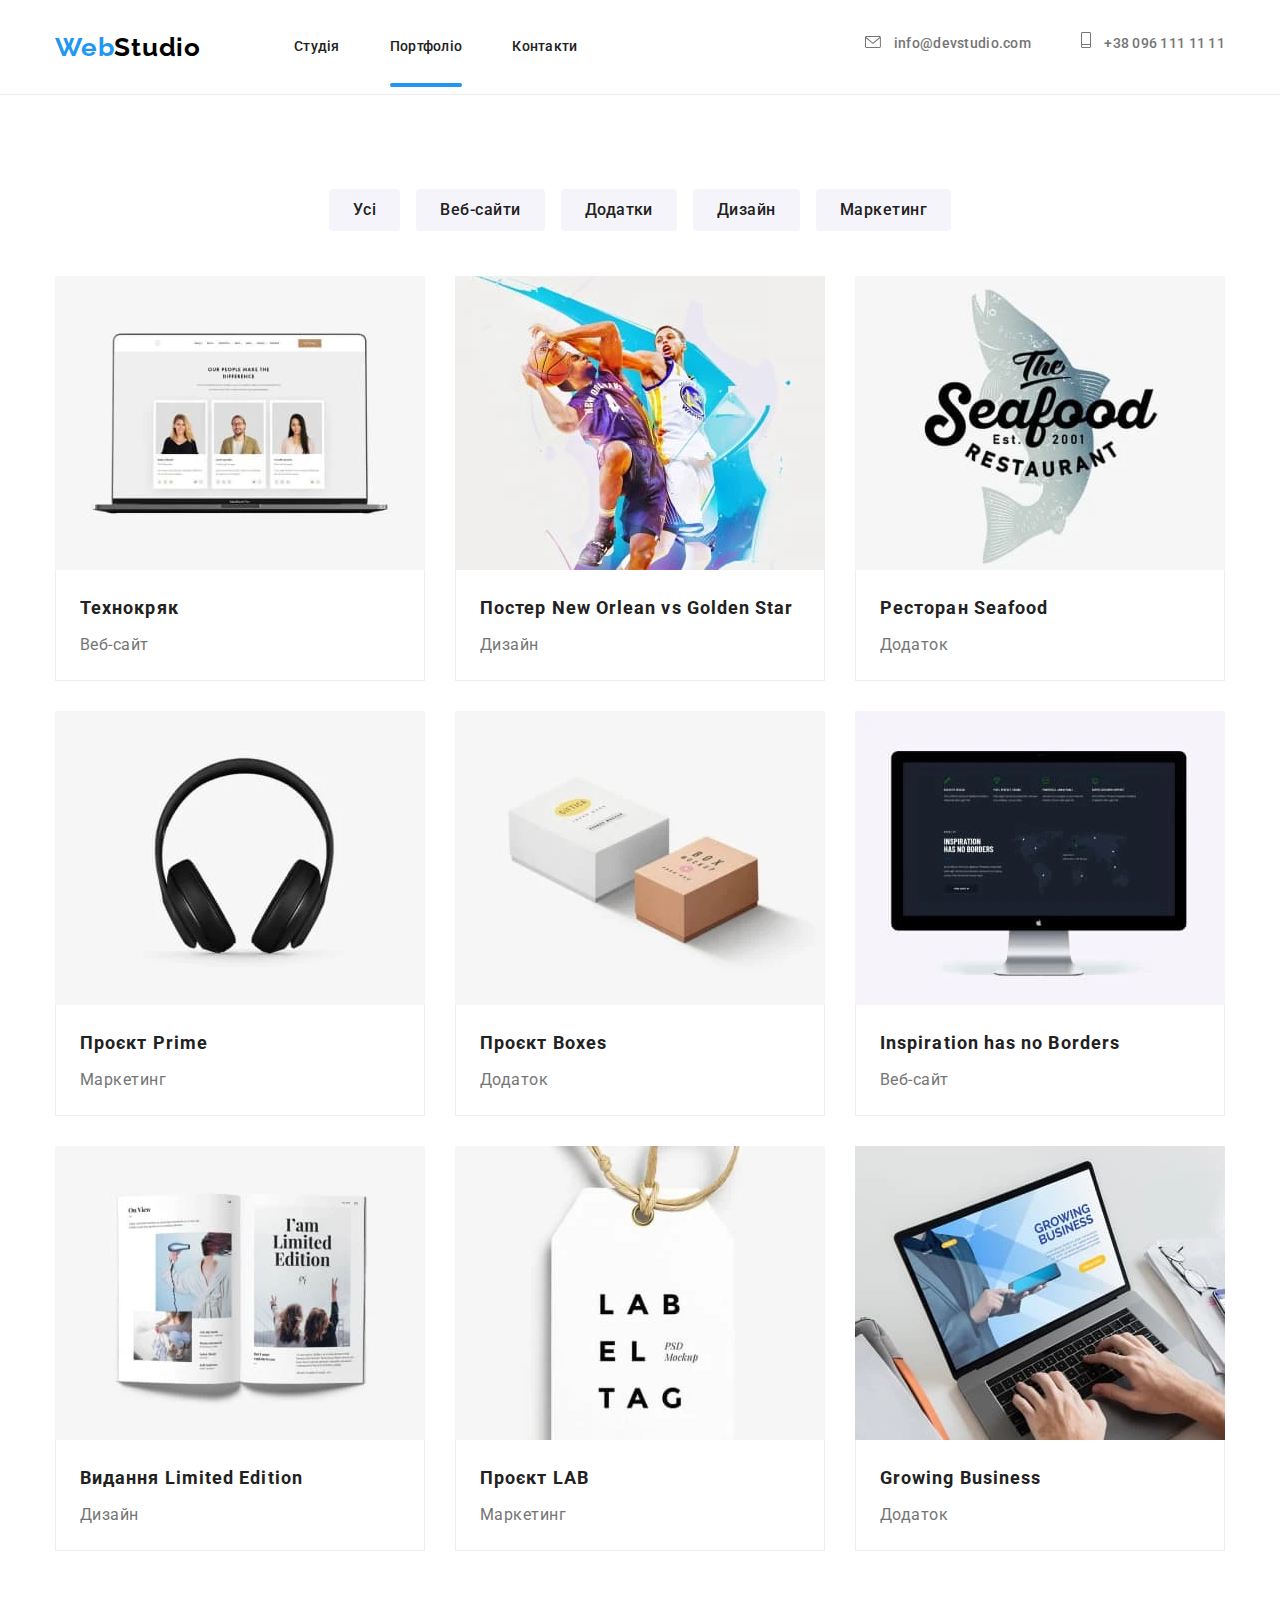
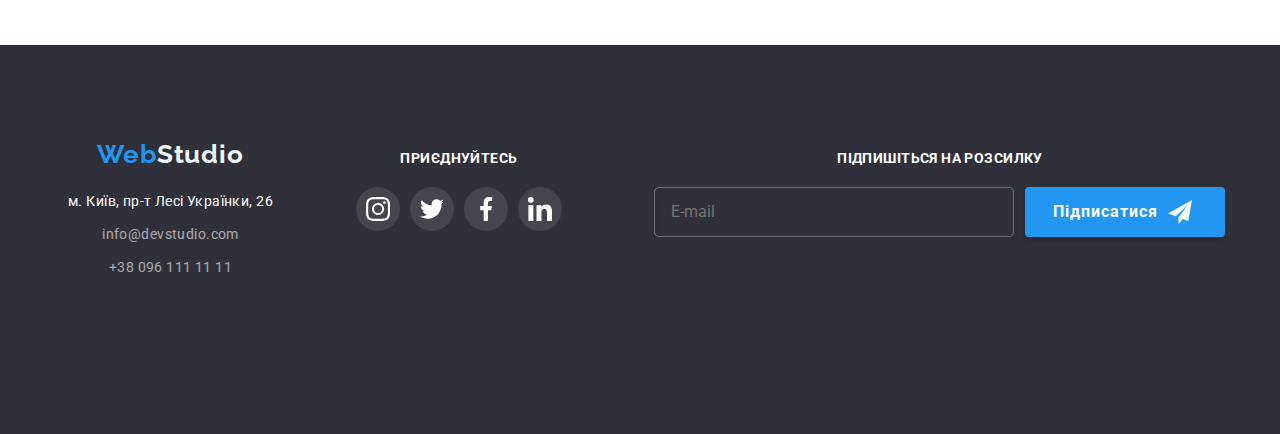
==== commit e84595de: "finish hw8" ====
--- a/portfolio.html
+++ b/portfolio.html
@@ -146,12 +146,64 @@
           <ul class="portfolio-section__imagesList list">
             <li class="portfolio-section__wrapper">
               <a href="#" class="portfolio-section__link link">
-                <img
-                  class="portfolio-section__image"
-                  src="./images/technoqua.jpg"
-                  alt="web site"
-                  width="370"
-                />
+                <picture>
+                  <source
+                    media="(min-width:1200px)"
+                    srcset="
+                      ./images/portfolio/lg_1@1x.webp 1x,
+                      ./images/portfolio/lg_1@2x.webp 2x
+                    "
+                    type="image/webp"
+                  />
+                  <source
+                    media="(min-width:1200px)"
+                    srcset="
+                      ./images/portfolio/lg_1@1x.jpg 1x,
+                      ./images/portfolio/lg_1@2x.jpg 2x
+                    "
+                    type="image/jpg"
+                  />
+                  <source
+                    media="(min-width:768px)"
+                    srcset="
+                      ./images/portfolio/md_1@1x.webp 1x,
+                      ./images/portfolio/md_1@2x.webp 2x
+                    "
+                    type="image/webp"
+                  />
+                  <source
+                    media="(min-width:768px)"
+                    srcset="
+                      ./images/portfolio/md_1@1x.jpg 1x,
+                      ./images/portfolio/md_1@2x.jpg 2x
+                    "
+                    type="image/jpg"
+                  />
+                  <source
+                    media="(max-width:767px)"
+                    srcset="
+                      ./images/portfolio/sm_1@1x.webp 1x,
+                      ./images/portfolio/sm_1@2x.webp 2x
+                    "
+                    type="image/webp"
+                  />
+                  <source
+                    media="(max-width:767px)"
+                    srcset="
+                      ./images/portfolio/sm_1@1x.jpg 1x,
+                      ./images/portfolio/sm_1@2x.jpg 2x
+                    "
+                    type="image/jpg"
+                  />
+                  <img
+                    class="portfolio-section__image"
+                    src="./images/portfolio/sm_1@1x.jpg"
+                    alt="web site"
+                    width="450"
+                    height="294"
+                    loading="lazy"
+                  />
+                </picture>
                 <div class="portfolio-section__description">
                   <h2 class="portfolio-section__name">Технокряк</h2>
                   <p class="portfolio-section__project">Веб-сайт</p>
@@ -167,12 +219,65 @@
             </li>
             <li class="portfolio-section__wrapper">
               <a href="#" class="portfolio-section__link link">
-                <img
-                  class="portfolio-section__image"
-                  src="./images/basketball-post.jpg"
-                  alt="basketball post"
-                  width="370"
-                />
+                <picture>
+                  <source
+                    media="(min-width:1200px)"
+                    srcset="
+                      ./images/portfolio/lg_2@1x.webp 1x,
+                      ./images/portfolio/lg_2@2x.webp 2x
+                    "
+                    type="image/webp"
+                  />
+                  <source
+                    media="(min-width:1200px)"
+                    srcset="
+                      ./images/portfolio/lg_2@1x.jpg 1x,
+                      ./images/portfolio/lg_2@2x.jpg 2x
+                    "
+                    type="image/jpg"
+                  />
+                  <source
+                    media="(min-width:768px)"
+                    srcset="
+                      ./images/portfolio/md_2@1x.webp 1x,
+                      ./images/portfolio/md_2@2x.webp 2x
+                    "
+                    type="image/webp"
+                  />
+                  <source
+                    media="(min-width:768px)"
+                    srcset="
+                      ./images/portfolio/md_2@1x.jpg 1x,
+                      ./images/portfolio/md_2@2x.jpg 2x
+                    "
+                    type="image/jpg"
+                  />
+                  <source
+                    media="(max-width:767px)"
+                    srcset="
+                      ./images/portfolio/sm_2@1x.webp 1x,
+                      ./images/portfolio/sm_2@2x.webp 2x
+                    "
+                    type="image/webp"
+                  />
+                  <source
+                    media="(max-width:767px)"
+                    srcset="
+                      ./images/portfolio/sm_2@1x.jpg 1x,
+                      ./images/portfolio/sm_2@2x.jpg 2x
+                    "
+                    type="image/jpg"
+                  />
+                  <img
+                    class="portfolio-section__image"
+                    src="./images/portfolio/sm_2@1x.jpg"
+                    alt="poster"
+                    width="450"
+                    height="294"
+                    loading="lazy"
+                  />
+                </picture>
+
                 <div class="portfolio-section__description">
                   <h2 class="portfolio-section__name">
                     Постер New Orlean vs Golden Star
@@ -190,12 +295,65 @@
             </li>
             <li class="portfolio-section__wrapper">
               <a href="#" class="portfolio-section__link link">
-                <img
-                  class="portfolio-section__image"
-                  src="./images/restourant-seafood.jpg"
-                  alt="restourant seafood"
-                  width="370"
-                />
+                <picture>
+                  <source
+                    media="(min-width:1200px)"
+                    srcset="
+                      ./images/portfolio/lg_3@1x.webp 1x,
+                      ./images/portfolio/lg_3@2x.webp 2x
+                    "
+                    type="image/webp"
+                  />
+                  <source
+                    media="(min-width:1200px)"
+                    srcset="
+                      ./images/portfolio/lg_3@1x.jpg 1x,
+                      ./images/portfolio/lg_3@2x.jpg 2x
+                    "
+                    type="image/jpg"
+                  />
+                  <source
+                    media="(min-width:768px)"
+                    srcset="
+                      ./images/portfolio/md_3@1x.webp 1x,
+                      ./images/portfolio/md_3@2x.webp 2x
+                    "
+                    type="image/webp"
+                  />
+                  <source
+                    media="(min-width:768px)"
+                    srcset="
+                      ./images/portfolio/md_3@1x.jpg 1x,
+                      ./images/portfolio/md_3@2x.jpg 2x
+                    "
+                    type="image/jpg"
+                  />
+                  <source
+                    media="(max-width:767px)"
+                    srcset="
+                      ./images/portfolio/sm_3@1x.webp 1x,
+                      ./images/portfolio/sm_3@2x.webp 2x
+                    "
+                    type="image/webp"
+                  />
+                  <source
+                    media="(max-width:767px)"
+                    srcset="
+                      ./images/portfolio/sm_3@1x.jpg 1x,
+                      ./images/portfolio/sm_3@2x.jpg 2x
+                    "
+                    type="image/jpg"
+                  />
+                  <img
+                    class="portfolio-section__image"
+                    src="./images/portfolio/sm_3@1x.jpg"
+                    alt="restourant seafood"
+                    width="450"
+                    height="294"
+                    loading="lazy"
+                  />
+                </picture>
+
                 <div class="portfolio-section__description">
                   <h2 class="portfolio-section__name">Ресторан Seafood</h2>
                   <p class="portfolio-section__project">Додаток</p>
@@ -212,12 +370,64 @@
             </li>
             <li class="portfolio-section__wrapper">
               <a href="#" class="portfolio-section__link link">
-                <img
-                  class="portfolio-section__image"
-                  src="./images/prime-project.jpg"
-                  alt="prime project"
-                  width="370"
-                />
+                <picture>
+                  <source
+                    media="(min-width:1200px)"
+                    srcset="
+                      ./images/portfolio/lg_4@1x.webp 1x,
+                      ./images/portfolio/lg_4@2x.webp 2x
+                    "
+                    type="image/webp"
+                  />
+                  <source
+                    media="(min-width:1200px)"
+                    srcset="
+                      ./images/portfolio/lg_4@1x.jpg 1x,
+                      ./images/portfolio/lg_4@2x.jpg 2x
+                    "
+                    type="image/jpg"
+                  />
+                  <source
+                    media="(min-width:768px)"
+                    srcset="
+                      ./images/portfolio/md_4@1x.webp 1x,
+                      ./images/portfolio/md_4@2x.webp 2x
+                    "
+                    type="image/webp"
+                  />
+                  <source
+                    media="(min-width:768px)"
+                    srcset="
+                      ./images/portfolio/md_4@1x.jpg 1x,
+                      ./images/portfolio/md_4@2x.jpg 2x
+                    "
+                    type="image/jpg"
+                  />
+                  <source
+                    media="(max-width:767px)"
+                    srcset="
+                      ./images/portfolio/sm_4@1x.webp 1x,
+                      ./images/portfolio/sm_4@2x.webp 2x
+                    "
+                    type="image/webp"
+                  />
+                  <source
+                    media="(max-width:767px)"
+                    srcset="
+                      ./images/portfolio/sm_4@1x.jpg 1x,
+                      ./images/portfolio/sm_4@2x.jpg 2x
+                    "
+                    type="image/jpg"
+                  />
+                  <img
+                    class="portfolio-section__image"
+                    src="./images/portfolio/sm_4@1x.jpg"
+                    alt="prime project"
+                    width="450"
+                    height="294"
+                    loading="lazy"
+                  />
+                </picture>
                 <div class="portfolio-section__description">
                   <h2 class="portfolio-section__name">Проєкт Prime</h2>
                   <p class="portfolio-section__project">Маркетинг</p>
@@ -233,12 +443,65 @@
             </li>
             <li class="portfolio-section__wrapper">
               <a href="#" class="portfolio-section__link link">
-                <img
-                  class="portfolio-section__image"
-                  src="./images/boxes-project.jpg"
-                  alt="boxes project"
-                  width="370"
-                />
+                <picture>
+                  <source
+                    media="(min-width:1200px)"
+                    srcset="
+                      ./images/portfolio/lg_5@1x.webp 1x,
+                      ./images/portfolio/lg_5@2x.webp 2x
+                    "
+                    type="image/webp"
+                  />
+                  <source
+                    media="(min-width:1200px)"
+                    srcset="
+                      ./images/portfolio/lg_5@1x.jpg 1x,
+                      ./images/portfolio/lg_5@2x.jpg 2x
+                    "
+                    type="image/jpg"
+                  />
+                  <source
+                    media="(min-width:768px)"
+                    srcset="
+                      ./images/portfolio/md_5@1x.webp 1x,
+                      ./images/portfolio/md_5@2x.webp 2x
+                    "
+                    type="image/webp"
+                  />
+                  <source
+                    media="(min-width:768px)"
+                    srcset="
+                      ./images/portfolio/md_5@1x.jpg 1x,
+                      ./images/portfolio/md_5@2x.jpg 2x
+                    "
+                    type="image/jpg"
+                  />
+                  <source
+                    media="(max-width:767px)"
+                    srcset="
+                      ./images/portfolio/sm_5@1x.webp 1x,
+                      ./images/portfolio/sm_5@2x.webp 2x
+                    "
+                    type="image/webp"
+                  />
+                  <source
+                    media="(max-width:767px)"
+                    srcset="
+                      ./images/portfolio/sm_5@1x.jpg 1x,
+                      ./images/portfolio/sm_5@2x.jpg 2x
+                    "
+                    type="image/jpg"
+                  />
+                  <img
+                    class="portfolio-section__image"
+                    src="./images/portfolio/sm_5@1x.jpg"
+                    alt="boxes project"
+                    width="450"
+                    height="294"
+                    loading="lazy"
+                  />
+                </picture>
+
                 <div class="portfolio-section__description">
                   <h2 class="portfolio-section__name">Проєкт Boxes</h2>
                   <p class="portfolio-section__project">Додаток</p>
@@ -254,12 +517,65 @@
             </li>
             <li class="portfolio-section__wrapper">
               <a href="#" class="portfolio-section__link link">
-                <img
-                  class="portfolio-section__image"
-                  src="./images/inspiration.jpg"
-                  alt="inspiration"
-                  width="370"
-                />
+                <picture>
+                  <source
+                    media="(min-width:1200px)"
+                    srcset="
+                      ./images/portfolio/lg_6@1x.webp 1x,
+                      ./images/portfolio/lg_6@2x.webp 2x
+                    "
+                    type="image/webp"
+                  />
+                  <source
+                    media="(min-width:1200px)"
+                    srcset="
+                      ./images/portfolio/lg_6@1x.jpg 1x,
+                      ./images/portfolio/lg_6@2x.jpg 2x
+                    "
+                    type="image/jpg"
+                  />
+                  <source
+                    media="(min-width:768px)"
+                    srcset="
+                      ./images/portfolio/md_6@1x.webp 1x,
+                      ./images/portfolio/md_6@2x.webp 2x
+                    "
+                    type="image/webp"
+                  />
+                  <source
+                    media="(min-width:768px)"
+                    srcset="
+                      ./images/portfolio/md_6@1x.jpg 1x,
+                      ./images/portfolio/md_6@2x.jpg 2x
+                    "
+                    type="image/jpg"
+                  />
+                  <source
+                    media="(max-width:767px)"
+                    srcset="
+                      ./images/portfolio/sm_6@1x.webp 1x,
+                      ./images/portfolio/sm_6@2x.webp 2x
+                    "
+                    type="image/webp"
+                  />
+                  <source
+                    media="(max-width:767px)"
+                    srcset="
+                      ./images/portfolio/sm_6@1x.jpg 1x,
+                      ./images/portfolio/sm_6@2x.jpg 2x
+                    "
+                    type="image/jpg"
+                  />
+                  <img
+                    class="portfolio-section__image"
+                    src="./images/portfolio/sm_6@1x.jpg"
+                    alt="inspiration"
+                    width="450"
+                    height="294"
+                    loading="lazy"
+                  />
+                </picture>
+
                 <div class="portfolio-section__description">
                   <h2 class="portfolio-section__name">
                     Inspiration has no Borders
@@ -277,12 +593,65 @@
             </li>
             <li class="portfolio-section__wrapper">
               <a href="#" class="portfolio-section__link link">
-                <img
-                  class="portfolio-section__image"
-                  src="./images/limited-edition.jpg"
-                  alt="limited edition"
-                  width="370"
-                />
+                <picture>
+                  <source
+                    media="(min-width:1200px )"
+                    srcset="
+                      ./images/portfolio/lg_7@1x.webp 1x,
+                      ./images/portfolio/lg_7@2x.webp 2x
+                    "
+                    type="image/webp"
+                  />
+                  <source
+                    media="(min-width:1200px)"
+                    srcset="
+                      ./images/portfolio/lg_7@1x.jpg 1x,
+                      ./images/portfolio/lg_7@2x.jpg 2x
+                    "
+                    type="image/jpg"
+                  />
+                  <source
+                    media="(min-width:768px)"
+                    srcset="
+                      ./images/portfolio/md_7@1x.webp 1x,
+                      ./images/portfolio/md_7@2x.webp 2x
+                    "
+                    type="image/webp"
+                  />
+                  <source
+                    media="(min-width:768px)"
+                    srcset="
+                      ./images/portfolio/md_7@1x.jpg 1x,
+                      ./images/portfolio/md_7@2x.jpg 2x
+                    "
+                    type="image/jpg"
+                  />
+                  <source
+                    media="(max-width:767px)"
+                    srcset="
+                      ./images/portfolio/sm_7@1x.webp 1x,
+                      ./images/portfolio/sm_7@2x.webp 2x
+                    "
+                    type="image/webp"
+                  />
+                  <source
+                    media="(max-width:767px)"
+                    srcset="
+                      ./images/portfolio/sm_7@1x.jpg 1x,
+                      ./images/portfolio/sm_7@2x.jpg 2x
+                    "
+                    type="image/jpg"
+                  />
+                  <img
+                    class="portfolio-section__image"
+                    src="./images/portfolio/sm_7@1x.jpg"
+                    alt="limited edition"
+                    width="450"
+                    height="294"
+                    loading="lazy"
+                  />
+                </picture>
+
                 <div class="portfolio-section__description">
                   <h2 class="portfolio-section__name">
                     Видання Limited Edition
@@ -300,12 +669,65 @@
             </li>
             <li class="portfolio-section__wrapper">
               <a href="#" class="portfolio-section__link link">
-                <img
-                  class="portfolio-section__image"
-                  src="./images/lab-project.jpg"
-                  alt="lab project"
-                  width="370"
-                />
+                <picture>
+                  <source
+                    media="(min-width:1200px)"
+                    srcset="
+                      ./images/portfolio/lg_8@1x.webp 1x,
+                      ./images/portfolio/lg_8@2x.webp 2x
+                    "
+                    type="image/webp"
+                  />
+                  <source
+                    media="(min-width:1200px)"
+                    srcset="
+                      ./images/portfolio/lg_8@1x.jpg 1x,
+                      ./images/portfolio/lg_8@2x.jpg 2x
+                    "
+                    type="image/jpg"
+                  />
+                  <source
+                    media="(min-width:768px)"
+                    srcset="
+                      ./images/portfolio/md_8@1x.webp 1x,
+                      ./images/portfolio/md_8@2x.webp 2x
+                    "
+                    type="image/webp"
+                  />
+                  <source
+                    media="(min-width:768px)"
+                    srcset="
+                      ./images/portfolio/md_8@1x.jpg 1x,
+                      ./images/portfolio/md_8@2x.jpg 2x
+                    "
+                    type="image/jpg"
+                  />
+                  <source
+                    media="(max-width:767px)"
+                    srcset="
+                      ./images/portfolio/sm_8@1x.webp 1x,
+                      ./images/portfolio/sm_8@2x.webp 2x
+                    "
+                    type="image/webp"
+                  />
+                  <source
+                    media="(max-width:767px)"
+                    srcset="
+                      ./images/portfolio/sm_8@1x.jpg 1x,
+                      ./images/portfolio/sm_8@2x.jpg 2x
+                    "
+                    type="image/jpg"
+                  />
+                  <img
+                    class="portfolio-section__image"
+                    src="./images/portfolio/sm_8@1x.jpg"
+                    alt="lab project"
+                    width="450"
+                    height="294"
+                    loading="lazy"
+                  />
+                </picture>
+
                 <div class="portfolio-section__description">
                   <h2 class="portfolio-section__name">Проєкт LAB</h2>
                   <p class="portfolio-section__project">Маркетинг</p>
@@ -321,12 +743,64 @@
             </li>
             <li class="portfolio-section__wrapper">
               <a href="#" class="portfolio-section__link link">
-                <img
-                  class="portfolio-section__image"
-                  src="./images/growing-business.jpg"
-                  alt="growing business"
-                  width="370"
-                />
+                <picture>
+                  <source
+                    media="(min-width:1200px)"
+                    srcset="
+                      ./images/portfolio/lg_9@1x.webp 1x,
+                      ./images/portfolio/lg_9@2x.webp 2x
+                    "
+                    type="image/webp"
+                  />
+                  <source
+                    media="(min-width:1200px)"
+                    srcset="
+                      ./images/portfolio/lg_9@1x.jpg 1x,
+                      ./images/portfolio/lg_9@2x.jpg 2x
+                    "
+                    type="image/jpg"
+                  />
+                  <source
+                    media="(min-width:768px)"
+                    srcset="
+                      ./images/portfolio/md_9@1x.webp 1x,
+                      ./images/portfolio/md_9@2x.webp 2x
+                    "
+                    type="image/webp"
+                  />
+                  <source
+                    media="(min-width:768px)"
+                    srcset="
+                      ./images/portfolio/md_9@1x.jpg 1x,
+                      ./images/portfolio/md_9@2x.jpg 2x
+                    "
+                    type="image/jpg"
+                  />
+                  <source
+                    media="(max-width:767px)"
+                    srcset="
+                      ./images/portfolio/sm_9@1x.webp 1x,
+                      ./images/portfolio/sm_9@2x.webp 2x
+                    "
+                    type="image/webp"
+                  />
+                  <source
+                    media="(max-width:767px)"
+                    srcset="
+                      ./images/portfolio/sm_9@1x.jpg 1x,
+                      ./images/portfolio/sm_9@2x.jpg 2x
+                    "
+                    type="image/jpg"
+                  />
+                  <img
+                    class="portfolio-section__image"
+                    src="./images/portfolio/sm_9@1x.jpg"
+                    alt="growing business"
+                    width="450"
+                    height="294"
+                    loading="lazy"
+                  />
+                </picture>
                 <div class="portfolio-section__description">
                   <h2 class="portfolio-section__name">Growing Business</h2>
                   <p class="portfolio-section__project">Додаток</p>
--- a/css/main.min.css
+++ b/css/main.min.css
@@ -1 +1 @@
-.customers-section__title,.team-section__title,.work-section__title{margin-bottom:50px;font-family:inherit;font-weight:700;font-size:36px;line-height:1.16;text-align:center;letter-spacing:.03em;color:#212121}.portfolio-section__image,.work-section__img{display:block;background-color:#ffebcd}.portfolio-section,.footer-section,.customers-section,.team-section,.work-section{padding:60px 0}@media screen and (min-width: 1200px){.portfolio-section,.footer-section,.customers-section,.team-section,.work-section{padding:94px 0}}.page-header__contact,.page-header__link{display:-webkit-box;display:-ms-flexbox;display:flex;-webkit-box-align:center;-ms-flex-align:center;align-items:center;padding:32px 0;font-weight:500;font-size:14px;line-height:1.14;letter-spacing:.02em;color:#212121;-webkit-transition:color 250ms cubic-bezier(0.4, 0, 0.2, 1);transition:color 250ms cubic-bezier(0.4, 0, 0.2, 1)}.mobile-menu__contact,.mobile-menu__link{display:block;text-decoration:none;font-weight:500;line-height:1.17;letter-spacing:.02em;color:#212121}.portfolio-section__title,.advantages-section__title{position:absolute;width:1px;height:1px;margin:-1px;border:0;padding:0;white-space:nowrap;-webkit-clip-path:inset(100%);clip-path:inset(100%);clip:rect(0 0 0 0);overflow:hidden}.footer-section__logo,.page-header__logo{font-family:"Raleway",sans-serif;font-weight:700;font-size:26px;line-height:1.19;letter-spacing:.03em}*,*::before,*::after{-webkit-box-sizing:border-box;box-sizing:border-box}ul,ol{padding:0;margin:0;list-style:none}body,h1,h2,h3,h4,h5,h6,p,ul,ol{margin:0}body{font-family:"Roboto",sans-serif;background-color:#fff;color:#757575}body.modal-open{overflow:hidden}img{display:block;max-width:100%;height:auto}.list{list-style:none}.link{display:block;text-decoration:none}.container{max-width:1200px;padding:0 15px;margin:0 auto}@media screen and (min-width: 480px){.container{width:480px}}@media screen and (min-width: 768px){.container{width:768px}}@media screen and (min-width: 1200px){.container{width:1200px}}.mobile-menu{width:100%;height:796px;position:absolute;top:0;left:0;z-index:7;-webkit-transform:translateX(-150%);transform:translateX(-150%);background-color:#fff;padding:48px 40px;-webkit-transition:-webkit-transform 450ms cubic-bezier(0.4, 0, 0.2, 1);transition:-webkit-transform 450ms cubic-bezier(0.4, 0, 0.2, 1);transition:transform 450ms cubic-bezier(0.4, 0, 0.2, 1);transition:transform 450ms cubic-bezier(0.4, 0, 0.2, 1), -webkit-transform 450ms cubic-bezier(0.4, 0, 0.2, 1)}.mobile-menu.is-open{display:block;-webkit-transform:translateX(0);transform:translateX(0)}@media screen and (min-width: 768px){.mobile-menu.is-open{display:none}}.mobile-menu__list{margin-bottom:50px}.mobile-menu__item:not(:first-child){margin-top:32px}.mobile-menu__link{font-size:40px;color:#212121;-webkit-transition:color 250ms cubic-bezier(0.4, 0, 0.2, 1);transition:color 250ms cubic-bezier(0.4, 0, 0.2, 1)}.mobile-menu__link:hover,.mobile-menu__link:focus{color:#2196f3}.mobile-menu__contacts{margin-bottom:302px}.mobile-menu__contact{font-size:24px;color:#757575;-webkit-transition:color 550ms cubic-bezier(0.4, 0, 0.2, 1),font-size 550ms cubic-bezier(0.4, 0, 0.2, 1);transition:color 550ms cubic-bezier(0.4, 0, 0.2, 1),font-size 550ms cubic-bezier(0.4, 0, 0.2, 1)}.mobile-menu__contact:hover,.mobile-menu__contact:focus{font-size:34px;color:#2196f3}.mobile-menu__contact:not(:last-child){margin-bottom:32px}.mobile-menu__block{display:-webkit-box;display:-ms-flexbox;display:flex;-webkit-box-align:start;-ms-flex-align:start;align-items:flex-start}.mobile-menu__unit{display:-webkit-box;display:-ms-flexbox;display:flex}.mobile-menu__unit:not(:last-child)::after{content:"";display:block;margin:0 10px;height:22px;border:1px solid rgba(33,33,33,.2)}.mobile-menu__social{font-weight:500;font-size:18px;line-height:1.22;letter-spacing:.02em;color:#2196f3;-webkit-transition:color 550ms cubic-bezier(0.4, 0, 0.2, 1),font-size 550ms cubic-bezier(0.4, 0, 0.2, 1);transition:color 550ms cubic-bezier(0.4, 0, 0.2, 1),font-size 550ms cubic-bezier(0.4, 0, 0.2, 1)}.mobile-menu__social:hover,.mobile-menu__social:focus{font-size:22px;color:#188ce8}.page-header__wrapper{position:relative;display:-webkit-box;display:-ms-flexbox;display:flex;-webkit-box-align:center;-ms-flex-align:center;align-items:center;padding-top:16px;padding-bottom:16px}@media screen and (min-width: 768px){.page-header__wrapper{padding:0}}.page-header__nav{display:-webkit-box;display:-ms-flexbox;display:flex;-webkit-box-align:center;-ms-flex-align:center;align-items:center}@media screen and (max-width: 767px){.page-header__nav{display:none}}@media screen and (min-width: 768px){.page-header__nav{display:-webkit-box;display:-ms-flexbox;display:flex}}.page-header__logo{color:#000}.page-header--accent{color:#2196f3}.page-header__list{display:-webkit-box;display:-ms-flexbox;display:flex;-webkit-box-align:center;-ms-flex-align:center;align-items:center;margin-left:93px}.page-header__item:not(:first-child){margin-left:50px}.page-header__link{position:relative}.page-header__link:hover,.page-header__link:focus{color:#2196f3}@media screen and (min-width: 768px){.page-header__link{padding:0}}@media screen and (min-width: 768px){.page-header__link{padding:32px 0}}@media screen and (min-width: 768px){.page-header--current:after{content:"";position:absolute;bottom:0;right:0;width:100%;height:4px;border-radius:2px;background-color:#2196f3}}.page-header__block{display:-webkit-box;display:-ms-flexbox;display:flex;-webkit-box-align:center;-ms-flex-align:center;align-items:center;margin-left:auto}@media screen and (max-width: 767px){.page-header__block{display:none}}@media screen and (min-width: 768px){.page-header__block{display:-webkit-box;display:-ms-flexbox;display:flex;-webkit-box-orient:vertical;-webkit-box-direction:normal;-ms-flex-direction:column;flex-direction:column;-webkit-box-align:start;-ms-flex-align:start;align-items:flex-start}}@media screen and (min-width: 1200px){.page-header__block{display:-webkit-box;display:-ms-flexbox;display:flex;-webkit-box-orient:horizontal;-webkit-box-direction:normal;-ms-flex-direction:row;flex-direction:row;-webkit-box-align:baseline;-ms-flex-align:baseline;align-items:baseline}}.page-header__contact{color:inherit;-webkit-transition:color 250ms cubic-bezier(0.4, 0, 0.2, 1);transition:color 250ms cubic-bezier(0.4, 0, 0.2, 1)}.page-header__contact:hover,.page-header__contact:focus{color:#2196f3}@media screen and (min-width: 768px){.page-header__contact{padding:0}.page-header__contact:not(:last-child){margin-bottom:10px}}@media screen and (min-width: 1200px){.page-header__contact{margin-bottom:0;padding:32px 0}.page-header__contact:not(:first-child){margin-left:50px}}.page-header__icon{margin-right:10px;fill:currentColor;-webkit-transition:fill 250ms var(--time-function);transition:fill 250ms var(--time-function)}.menu-button{position:absolute;top:10px;right:0;z-index:10;margin:0;padding:0;border:none;background-color:rgba(0,0,0,0);cursor:pointer}@media screen and (min-width: 768px){.menu-button{display:none}}.menu-button .icon-cross{display:none}.menu-button.is-open .icon-cross{display:block}.menu-button.is-open .icon-menu{display:none}.hero-section{background-color:#2f303a;max-width:1600px;height:600px;padding:195px 0;margin:0 auto;text-align:center;background-image:-webkit-gradient(linear, left top, right top, from(rgba(47, 48, 58, 0.4)), to(rgba(47, 48, 58, 0.4))),url(../images/hero/Header\ imgsm_bg@1x.jpg);background-image:linear-gradient(to right, rgba(47, 48, 58, 0.4), rgba(47, 48, 58, 0.4)),url(../images/hero/Header\ imgsm_bg@1x.jpg);background-repeat:no-repeat;background-position:center;background-size:cover}@media(min-device-pixel-ratio: 2),(-webkit-min-device-pixel-ratio: 2),(min-resolution: 192dpi),(min-resolution: 2dppx){.hero-section{background-image:-webkit-gradient(linear, left top, right top, from(rgba(47, 48, 58, 0.4)), to(rgba(47, 48, 58, 0.4))),url(../images/hero/Header\ imgsm_bg@2x.jpg);background-image:linear-gradient(to right, rgba(47, 48, 58, 0.4), rgba(47, 48, 58, 0.4)),url(../images/hero/Header\ imgsm_bg@2x.jpg)}}@media screen and (min-width: 768px){.hero-section{background-image:-webkit-gradient(linear, left top, right top, from(rgba(47, 48, 58, 0.4)), to(rgba(47, 48, 58, 0.4))),url(../images/hero/Header\ imgmd_bg@1x.jpg);background-image:linear-gradient(to right, rgba(47, 48, 58, 0.4), rgba(47, 48, 58, 0.4)),url(../images/hero/Header\ imgmd_bg@1x.jpg)}}@media screen and (min-width: 768px)and (min-device-pixel-ratio: 2),screen and (min-width: 768px)and (-webkit-min-device-pixel-ratio: 2),screen and (min-width: 768px)and (min-resolution: 192dpi),screen and (min-width: 768px)and (min-resolution: 2dppx){.hero-section{background-image:-webkit-gradient(linear, left top, right top, from(rgba(47, 48, 58, 0.4)), to(rgba(47, 48, 58, 0.4))),url(../images/hero/Header\ imgmd_bg@2x.jpg);background-image:linear-gradient(to right, rgba(47, 48, 58, 0.4), rgba(47, 48, 58, 0.4)),url(../images/hero/Header\ imgmd_bg@2x.jpg)}}@media screen and (min-width: 1200px){.hero-section{background-image:-webkit-gradient(linear, left top, right top, from(rgba(47, 48, 58, 0.4)), to(rgba(47, 48, 58, 0.4))),url(../images/hero/Ig_bg@1x.jpg);background-image:linear-gradient(to right, rgba(47, 48, 58, 0.4), rgba(47, 48, 58, 0.4)),url(../images/hero/Ig_bg@1x.jpg)}}@media screen and (min-width: 1200px)and (min-device-pixel-ratio: 2),screen and (min-width: 1200px)and (-webkit-min-device-pixel-ratio: 2),screen and (min-width: 1200px)and (min-resolution: 192dpi),screen and (min-width: 1200px)and (min-resolution: 2dppx){.hero-section{background-image:-webkit-gradient(linear, left top, right top, from(rgba(47, 48, 58, 0.4)), to(rgba(47, 48, 58, 0.4))),url(../images/hero/Ig_bg@2x.jpg);background-image:linear-gradient(to right, rgba(47, 48, 58, 0.4), rgba(47, 48, 58, 0.4)),url(../images/hero/Ig_bg@2x.jpg)}}.hero-section__title{margin-bottom:30px;font-weight:900;font-size:44px;line-height:1.36;letter-spacing:.06em;text-transform:uppercase;color:#fff}.hero-section__button{padding:10px 32px;font-family:inherit;font-weight:700;font-size:16px;line-height:1.88;letter-spacing:.06em;color:#fff;background-color:#2196f3;-webkit-box-shadow:0px 4px 4px rgba(0,0,0,.15);box-shadow:0px 4px 4px rgba(0,0,0,.15);border-radius:4px;border:none;cursor:pointer;-webkit-transition:background-color 250ms cubic-bezier(0.4, 0, 0.2, 1);transition:background-color 250ms cubic-bezier(0.4, 0, 0.2, 1)}.hero-section__button:hover,.hero-section__button:focus{background-color:#188ce8}.advantages-section{padding-top:60px}@media screen and (min-width: 1200px){.advantages-section{padding-top:94px}}.advantages-section__list{display:-webkit-box;display:-ms-flexbox;display:flex;-ms-flex-wrap:wrap;flex-wrap:wrap;margin-bottom:60px}@media screen and (min-width: 1200px){.advantages-section__list{-ms-flex-wrap:nowrap;flex-wrap:nowrap;margin-bottom:0}}.advantages-section__item{margin:0 0 30px}@media screen and (min-width: 768px){.advantages-section__item{-ms-flex-preferred-size:calc((100% - 60px)/2);flex-basis:calc((100% - 60px)/2);margin:15px}}@media screen and (min-width: 1200px){.advantages-section__item{-ms-flex-preferred-size:calc((100% - 90px)/4);flex-basis:calc((100% - 90px)/4);margin:0 15px}}.advantages-section__wrapper{display:-webkit-box;display:-ms-flexbox;display:flex;-webkit-box-align:center;-ms-flex-align:center;align-items:center;-webkit-box-pack:center;-ms-flex-pack:center;justify-content:center;width:100%;height:120px;background-color:#f5f4fa;margin-bottom:30px;border-radius:4px}@media screen and (min-width: 1200px){.advantages-section__wrapper{width:270px}}.advantages-section__icon{width:70px;height:70px}.advantages-section_caption{margin-bottom:10px;font-weight:700;font-size:14px;line-height:1.14;letter-spacing:.03em;text-transform:uppercase;color:#212121;text-align:center}@media screen and (min-width: 768px){.advantages-section_caption{text-align:left}}@media screen and (min-width: 1200px){.advantages-section_caption{text-align:unset}}.advantages-section_text{font-size:14px;line-height:1.71;letter-spacing:.03em;color:inherit}.work-section{display:none}@media screen and (min-width: 1200px){.work-section{display:block}}.work-section__list{display:-webkit-box;display:-ms-flexbox;display:flex}.work-section__item{-ms-flex-preferred-size:calc((100% - 60px)/3);flex-basis:calc((100% - 60px)/3)}.work-section__item:not(:first-child){margin-left:30px}.work-section__thumb{position:relative}.work-section__img{height:294px}.work-section__overlay{display:-webkit-box;display:-ms-flexbox;display:flex;-webkit-box-align:center;-ms-flex-align:center;align-items:center;-webkit-box-pack:center;-ms-flex-pack:center;justify-content:center;position:absolute;width:100%;bottom:0;right:0;padding:27px 0;background-color:rgba(47,48,58,.8)}.work-section__text{font-weight:700;font-size:14px;line-height:1.14;letter-spacing:.03em;text-transform:uppercase;color:#fff}.team-section{background-color:#f5f4fa;text-align:center}.team-section__title{font-size:28px}.team-section__list{display:-webkit-box;display:-ms-flexbox;display:flex;-ms-flex-wrap:wrap;flex-wrap:wrap;-webkit-box-pack:center;-ms-flex-pack:center;justify-content:center}@media screen and (min-width: 1200px){.team-section__list{-ms-flex-wrap:nowrap;flex-wrap:nowrap}}.team-section__item{margin:0 0 30px;background-color:#fff;-webkit-box-shadow:0px 1px 3px rgba(0,0,0,.12),0px 1px 1px rgba(0,0,0,.14),0px 2px 1px rgba(0,0,0,.2);box-shadow:0px 1px 3px rgba(0,0,0,.12),0px 1px 1px rgba(0,0,0,.14),0px 2px 1px rgba(0,0,0,.2);border-radius:0px 0px 4px 4px}@media screen and (min-width: 768px){.team-section__item{-ms-flex-preferred-size:calc((100% - 60px)/2);flex-basis:calc((100% - 60px)/2);margin:0 15px 30px}}@media screen and (min-width: 1200px){.team-section__item{-ms-flex-preferred-size:calc((100% - 90px)/4);flex-basis:calc((100% - 90px)/4);margin:0 15px}}.team-section__img{height:260px}.team-section__caption{margin:30px 0 10px;font-weight:500;font-size:16px;line-height:1.19;letter-spacing:.03em;color:#212121}.team-section__position{margin-bottom:16px;font-size:16px;letter-spacing:.03em;color:inherit}.team-section__block{display:-webkit-box;display:-ms-flexbox;display:flex;-webkit-box-pack:center;-ms-flex-pack:center;justify-content:center;margin-bottom:30px}.team-section__wrapper:not(:first-child){margin-left:10px}.team-section__social{display:-webkit-box;display:-ms-flexbox;display:flex;-webkit-box-align:center;-ms-flex-align:center;align-items:center;-webkit-box-pack:center;-ms-flex-pack:center;justify-content:center;width:44px;height:44px;border-radius:50%;-webkit-transition:background-color 250ms cubic-bezier(0.4, 0, 0.2, 1);transition:background-color 250ms cubic-bezier(0.4, 0, 0.2, 1)}.team-section__social:hover,.team-section__social:focus{background-color:#2196f3}.team-section__icon{width:20px;height:20px;fill:#afb1b8;-webkit-transition:fill 250ms cubic-bezier(0.4, 0, 0.2, 1);transition:fill 250ms cubic-bezier(0.4, 0, 0.2, 1)}.team-section__social:hover .team-section__icon{fill:#fff}.team-section__social:focus .team-section__icon{fill:#fff}.customers-section__title{font-size:28px}.customers-section__list{display:-webkit-box;display:-ms-flexbox;display:flex;-ms-flex-wrap:wrap;flex-wrap:wrap}@media screen and (min-width: 1200px){.customers-section__list{-ms-flex-wrap:nowrap;flex-wrap:nowrap}}.customers-section__item{width:210px;height:92px;-ms-flex-preferred-size:calc((100% - 60px)/2);flex-basis:calc((100% - 60px)/2);margin:15px}@media screen and (min-width: 768px){.customers-section__item{-ms-flex-preferred-size:calc((100% - 90px)/3);flex-basis:calc((100% - 90px)/3)}}@media screen and (min-width: 1200px){.customers-section__item{-ms-flex-preferred-size:calc((100% - 180px)/5);flex-basis:calc((100% - 180px)/5);margin:0 15px}.customers-section__item:first-child{margin-left:0}.customers-section__item:last-child{margin-right:0}}.customers-section__link{display:-webkit-box;display:-ms-flexbox;display:flex;padding:15px 43px;border:1px solid #afb1b8;border-radius:4px;-webkit-transition:border-color 250ms cubic-bezier(0.4, 0, 0.2, 1);transition:border-color 250ms cubic-bezier(0.4, 0, 0.2, 1)}.customers-section__link:hover,.customers-section__link:focus{border-color:#2196f3}@media screen and (min-width: 1200px){.customers-section__link{padding:14px 31px}}.customers-section__icon{width:106px;height:60px;fill:#afb1b8;-webkit-transition:fill 250ms cubic-bezier(0.4, 0, 0.2, 1);transition:fill 250ms cubic-bezier(0.4, 0, 0.2, 1)}.customers-section__link:hover .customers-section__icon{fill:#2196f3}.customers-section__link:focus .customers-section__icon{fill:#2196f3}.footer-section{background-color:#2f303a;text-align:center}@media screen and (min-width: 768px){.footer-section__container{display:-webkit-box;display:-ms-flexbox;display:flex;-ms-flex-wrap:wrap;flex-wrap:wrap;-ms-flex-pack:distribute;justify-content:space-around}}@media screen and (min-width: 1200px){.footer-section__container{display:-webkit-box;display:-ms-flexbox;display:flex;-webkit-box-align:baseline;-ms-flex-align:baseline;align-items:baseline}}.footer-section__contact{margin-bottom:60px}@media screen and (min-width: 1200px){.footer-section__contact{width:231px;margin-bottom:60px}}.footer-section__logo{color:#f0f8ff}.footer-section--accent{color:#2196f3}.footer-section__address{margin-top:20px;font-style:inherit}.footer-section__item:not(:first-child){margin-top:9px}.footer-section__link,.footer-section__location{font-weight:400;font-size:14px;line-height:1.71;letter-spacing:.03em;color:rgba(255,255,255,.6);-webkit-transition:color 250ms cubic-bezier(0.4, 0, 0.2, 1);transition:color 250ms cubic-bezier(0.4, 0, 0.2, 1)}.footer-section__link:hover,.footer-section__link:focus,.footer-section__location:hover,.footer-section__location:focus{color:#2196f3}.footer-section__location{color:#fff}.footer-section__social{display:-webkit-box;display:-ms-flexbox;display:flex;-webkit-box-orient:vertical;-webkit-box-direction:normal;-ms-flex-direction:column;flex-direction:column;-webkit-box-align:center;-ms-flex-align:center;align-items:center;margin-bottom:60px}@media screen and (min-width: 1200px){.footer-section__social{margin-left:70px;margin-bottom:0}}.footer-section__title{margin-bottom:20px;font-weight:700;font-size:14px;line-height:1.14;letter-spacing:.03em;text-transform:uppercase;color:#fff}.footer-section__block{display:-webkit-box;display:-ms-flexbox;display:flex;width:206px}.footer-section__unit:not(:first-child){margin-left:10px}.footer-section__ref{display:-webkit-box;display:-ms-flexbox;display:flex;-webkit-box-align:center;-ms-flex-align:center;align-items:center;width:44px;height:44px;background-color:rgba(255,255,255,.1);border-radius:50%;-webkit-transition:background-color 250ms cubic-bezier(0.4, 0, 0.2, 1);transition:background-color 250ms cubic-bezier(0.4, 0, 0.2, 1)}.footer-section__ref:hover,.footer-section__ref:focus{background-color:#2196f3}.footer-section__icon{width:20px;height:20px;fill:#fff}@media screen and (min-width: 1200px){.footer-section__form{margin-left:93px;width:570px}}.footer-section__subscription{margin-bottom:20px;font-weight:700;font-size:14px;line-height:1.14;letter-spacing:.03em;text-transform:uppercase;color:#fff}.footer-section__field{position:relative}@media screen and (min-width: 768px){.footer-section__field{display:-webkit-box;display:-ms-flexbox;display:flex;-webkit-box-orient:vertical;-webkit-box-direction:normal;-ms-flex-direction:column;flex-direction:column;-webkit-box-align:center;-ms-flex-align:center;align-items:center}}@media screen and (min-width: 1200px){.footer-section__field{display:-webkit-box;display:-ms-flexbox;display:flex;-webkit-box-orient:horizontal;-webkit-box-direction:normal;-ms-flex-direction:row;flex-direction:row;-webkit-box-align:center;-ms-flex-align:center;align-items:center}}.footer-section__email{display:inline-block;width:450px;padding:14px 0 14px 16px;margin-bottom:20px;margin-right:12px;border:none;outline:1px solid rgba(255,255,255,.3);border-radius:4px;-webkit-filter:drop-shadow(0px 4px 4px rgba(0, 0, 0, 0.15));filter:drop-shadow(0px 4px 4px rgba(0, 0, 0, 0.15));font-weight:400;font-size:16px;line-height:1.25;letter-spacing:.03em;cursor:pointer;background-color:rgba(0,0,0,0);color:rgba(255,255,255,.6)}@media screen and (min-width: 1200px){.footer-section__email{width:358px;margin-bottom:0}}.footer-section__email:hover,.footer-section__email:focus{outline:1px solid #2196f3}.footer-section__label{position:absolute;top:16px;left:16px;-webkit-transition:left 250ms cubic-bezier(0.4, 0, 0.2, 1);transition:left 250ms cubic-bezier(0.4, 0, 0.2, 1)}.footer-section__email:not(:-moz-placeholder-shown)+.footer-section__label{left:85%;color:#fff}.footer-section__email:not(:-ms-input-placeholder)+.footer-section__label{left:85%;color:#fff}.footer-section__email:focus+.footer-section__label,.footer-section__email:not(:placeholder-shown)+.footer-section__label{left:85%;color:#fff}@media screen and (min-width: 768px){.footer-section__email:not(:-moz-placeholder-shown)+.footer-section__label{left:-52px;color:#fff}.footer-section__email:not(:-ms-input-placeholder)+.footer-section__label{left:-52px;color:#fff}.footer-section__email:focus+.footer-section__label,.footer-section__email:not(:placeholder-shown)+.footer-section__label{left:-52px;color:#fff}}.footer-section__button{display:-webkit-inline-box;display:-ms-inline-flexbox;display:inline-flex;-webkit-box-align:center;-ms-flex-align:center;align-items:center;width:200px;padding:10px 28px;font-weight:700;font-size:16px;line-height:1.88;letter-spacing:.06em;color:#fff;background-color:#2196f3;-webkit-box-shadow:0px 4px 4px rgba(0,0,0,.15);box-shadow:0px 4px 4px rgba(0,0,0,.15);border-radius:4px;border:none;cursor:pointer;-webkit-transition:background-color 250ms cubic-bezier(0.4, 0, 0.2, 1);transition:background-color 250ms cubic-bezier(0.4, 0, 0.2, 1)}.footer-section__button:hover,.footer-section__button:focus{background-color:#188ce8}.footer-section__icon{width:24px;height:24px;fill:#fff;margin-left:10px}.page-header--after{content:"";display:block;border-bottom:1px solid #ececec}.portfolio-section__buttonsList{display:-webkit-box;display:-ms-flexbox;display:flex;-webkit-box-align:center;-ms-flex-align:center;align-items:center;-webkit-box-pack:start;-ms-flex-pack:start;justify-content:flex-start;-ms-flex-wrap:wrap;flex-wrap:wrap;margin-bottom:40px}@media screen and (min-width: 768px){.portfolio-section__buttonsList{-ms-flex-wrap:nowrap;flex-wrap:nowrap;margin-bottom:30px;display:-webkit-box;display:-ms-flexbox;display:flex;-webkit-box-align:center;-ms-flex-align:center;align-items:center;-webkit-box-pack:center;-ms-flex-pack:center;justify-content:center}}.portfolio-section__item{margin:0 8px 15px}@media screen and (min-width: 768px){.portfolio-section__item:not(:first-child){margin-left:8px}}.portfolio-section__btn{padding:6px 22px;font-family:inherit;font-weight:500;font-size:16px;line-height:1.62;text-align:center;letter-spacing:.03em;color:#212121;background-color:#f5f4fa;border-radius:4px;border-color:rgba(0,0,0,0);cursor:pointer;-webkit-transition:background-color 250ms cubic-bezier(0.4, 0, 0.2, 1),color 250ms cubic-bezier(0.4, 0, 0.2, 1),-webkit-box-shadow 250ms cubic-bezier(0.4, 0, 0.2, 1);transition:background-color 250ms cubic-bezier(0.4, 0, 0.2, 1),color 250ms cubic-bezier(0.4, 0, 0.2, 1),-webkit-box-shadow 250ms cubic-bezier(0.4, 0, 0.2, 1);transition:background-color 250ms cubic-bezier(0.4, 0, 0.2, 1),color 250ms cubic-bezier(0.4, 0, 0.2, 1),box-shadow 250ms cubic-bezier(0.4, 0, 0.2, 1);transition:background-color 250ms cubic-bezier(0.4, 0, 0.2, 1),color 250ms cubic-bezier(0.4, 0, 0.2, 1),box-shadow 250ms cubic-bezier(0.4, 0, 0.2, 1),-webkit-box-shadow 250ms cubic-bezier(0.4, 0, 0.2, 1)}.portfolio-section__btn:hover,.portfolio-section__btn:focus{background-color:#2196f3;color:#fff;-webkit-box-shadow:0px 3px 1px rgba(0,0,0,.1),0px 1px 2px rgba(0,0,0,.08),0px 2px 2px rgba(0,0,0,.12);box-shadow:0px 3px 1px rgba(0,0,0,.1),0px 1px 2px rgba(0,0,0,.08),0px 2px 2px rgba(0,0,0,.12)}@media screen and (min-width: 768px){.portfolio-section__imagesList{display:-webkit-box;display:-ms-flexbox;display:flex;-ms-flex-wrap:wrap;flex-wrap:wrap;margin:-15px}}.portfolio-section__wrapper{margin:0 0 30px;-webkit-transition:-webkit-box-shadow 250ms cubic-bezier(0.4, 0, 0.2, 1);transition:-webkit-box-shadow 250ms cubic-bezier(0.4, 0, 0.2, 1);transition:box-shadow 250ms cubic-bezier(0.4, 0, 0.2, 1);transition:box-shadow 250ms cubic-bezier(0.4, 0, 0.2, 1), -webkit-box-shadow 250ms cubic-bezier(0.4, 0, 0.2, 1);cursor:pointer}.portfolio-section__wrapper:hover,.portfolio-section__wrapper:focus{-webkit-box-shadow:0px 1px 1px rgba(0,0,0,.12),0px 4px 4px rgba(0,0,0,.06),1px 4px 6px rgba(0,0,0,.16);box-shadow:0px 1px 1px rgba(0,0,0,.12),0px 4px 4px rgba(0,0,0,.06),1px 4px 6px rgba(0,0,0,.16)}@media screen and (min-width: 768px){.portfolio-section__wrapper{-ms-flex-preferred-size:calc((100% - 60px)/2);flex-basis:calc((100% - 60px)/2);margin:15px}}@media screen and (min-width: 1200px){.portfolio-section__wrapper{-ms-flex-preferred-size:calc((100% - 90px)/3);flex-basis:calc((100% - 90px)/3)}}.portfolio-section__link{position:relative;overflow:hidden}.portfolio-section__link:hover .portfolio-section__overlay,.portfolio-section__link:focus .portfolio-section__overlay{opacity:1;-webkit-transform:translateY(0);transform:translateY(0)}.portfolio-section__image{width:450px}@media screen and (min-width: 768px){.portfolio-section__image{width:354px}}@media screen and (min-width: 1200px){.portfolio-section__image{width:370px}}.portfolio-section__description{padding:20px 24px;border-left:1px solid #eee;border-right:1px solid #eee;border-bottom:1px solid #eee}.portfolio-section__name{margin-bottom:4px;font-family:inherit;font-weight:700;font-size:18px;line-height:2;letter-spacing:.06em;color:#212121}@media screen and (min-width: 768px){.portfolio-section__name{font-size:16px}}@media screen and (min-width: 1200px){.portfolio-section__name{font-size:18px}}.portfolio-section__project{font-family:inherit;font-size:16px;line-height:1.88;letter-spacing:.03em;color:#757575}.portfolio-section__overlay{position:absolute;width:370px;height:294px;padding:24px 63px;top:0;left:0;opacity:0;background-color:rgba(33,150,243,.9);-webkit-transform:translateY(100%);transform:translateY(100%);-webkit-transition:opacity 250ms cubic-bezier(0.4, 0, 0.2, 1),-webkit-transform 250ms cubic-bezier(0.4, 0, 0.2, 1);transition:opacity 250ms cubic-bezier(0.4, 0, 0.2, 1),-webkit-transform 250ms cubic-bezier(0.4, 0, 0.2, 1);transition:transform 250ms cubic-bezier(0.4, 0, 0.2, 1),opacity 250ms cubic-bezier(0.4, 0, 0.2, 1);transition:transform 250ms cubic-bezier(0.4, 0, 0.2, 1),opacity 250ms cubic-bezier(0.4, 0, 0.2, 1),-webkit-transform 250ms cubic-bezier(0.4, 0, 0.2, 1)}.portfolio-section__text{font-weight:400;font-size:18px;line-height:1.56;letter-spacing:.03em;color:#fff}.modal__backdrop{position:fixed;top:0;left:0;width:100vw;height:100vh;overflow-y:scroll;background-color:rgba(0,0,0,.2);opacity:1;-webkit-transition:opacity 250ms cubic-bezier(0.4, 0, 0.2, 1);transition:opacity 250ms cubic-bezier(0.4, 0, 0.2, 1)}.modal__backdrop.is-hidden{opacity:0;pointer-events:none}.modal__backdrop.is-hidden .modal__block{-webkit-transform:translate(-50%, -50%) scale(0.9);transform:translate(-50%, -50%) scale(0.9)}.modal__block{position:absolute;top:50%;left:50%;width:450px;height:609px;padding:40px;background-color:#fff;-webkit-transform:translate(-50%, -50%) scale(1);transform:translate(-50%, -50%) scale(1);-webkit-transition:-webkit-transform 250ms cubic-bezier(0.4, 0, 0.2, 1);transition:-webkit-transform 250ms cubic-bezier(0.4, 0, 0.2, 1);transition:transform 250ms cubic-bezier(0.4, 0, 0.2, 1);transition:transform 250ms cubic-bezier(0.4, 0, 0.2, 1), -webkit-transform 250ms cubic-bezier(0.4, 0, 0.2, 1)}@media screen and (min-width: 1200px){.modal__block{width:528px;height:581px}}.modal__button{display:-webkit-box;display:-ms-flexbox;display:flex;-webkit-box-align:center;-ms-flex-align:center;align-items:center;-webkit-box-pack:center;-ms-flex-pack:center;justify-content:center;position:absolute;top:8px;right:8px;width:30px;height:30px;border-radius:50%;background-color:#fff;border-color:rgba(0,0,0,.1);cursor:pointer}.modal__button:hover,.modal__button:focus .modal__closeIcon{fill:#2196f3}.modal__closeIcon{width:11px;height:11px;-webkit-transition:fill 250ms cubic-bezier(0.4, 0, 0.2, 1);transition:fill 250ms cubic-bezier(0.4, 0, 0.2, 1)}.modal__form{width:370px;margin:0 auto}@media screen and (min-width: 1200px){.modal__form{width:448px}}.modal__title{margin-bottom:12px;font-weight:700;font-size:20px;line-height:1.15;text-align:center;letter-spacing:.03em;color:#212121}.modal__label{position:relative;display:-webkit-box;display:-ms-flexbox;display:flex;-webkit-box-orient:vertical;-webkit-box-direction:normal;-ms-flex-direction:column;flex-direction:column;margin-bottom:10px;font-weight:400;font-size:12px;line-height:1.16;letter-spacing:.01em;color:#757575;cursor:pointer}.modal__label:hover .modal__agreementIcon{border-color:#2196f3}.modal__label:focus-within .modal__agreementIcon{border-color:#2196f3}.modal__label:nth-of-type(5){-webkit-box-orient:horizontal;-webkit-box-direction:normal;-ms-flex-direction:row;flex-direction:row;-webkit-box-align:center;-ms-flex-align:center;align-items:center;-webkit-box-pack:center;-ms-flex-pack:center;justify-content:center}.modal__text{margin-bottom:4px}.modal__input{width:100%;padding:14px 15px 14px 42px;border:none;outline:1px solid rgba(33,33,33,.2);border-radius:4px;-webkit-transition:outline 250ms cubic-bezier(0.4, 0, 0.2, 1);transition:outline 250ms cubic-bezier(0.4, 0, 0.2, 1);cursor:pointer}.modal__input:hover,.modal__input:focus{outline:1px solid #2196f3}.modal__icon{width:18px;height:18px;position:absolute;top:30px;left:15px;-webkit-transition:fill 250ms cubic-bezier(0.4, 0, 0.2, 1);transition:fill 250ms cubic-bezier(0.4, 0, 0.2, 1)}.modal__label:focus-within .modal__icon{fill:#2196f3}.modal__label:hover .modal__icon{fill:#2196f3}.modal__textarea{resize:none;height:120px;padding:14px 16px;margin:4px 0 20px;font-weight:400;font-size:12px;line-height:1.16px;letter-spacing:.01em;border:none;outline:1px solid rgba(33,33,33,.2);border-radius:4px;color:rgba(117,117,117,.5);-webkit-transition:outline 250ms cubic-bezier(0.4, 0, 0.2, 1);transition:outline 250ms cubic-bezier(0.4, 0, 0.2, 1);cursor:pointer}.modal__textarea:hover,.modal__textarea:focus{outline:1px solid #2196f3}.modal__checkbox{-webkit-appearance:none;-moz-appearance:none;appearance:none;position:absolute}.modal__checkbox:checked+.modal__agreementIcon{border-color:rgba(0,0,0,0);background-color:#2196f3;background-image:url(../../images/icon-check.svg);background-origin:border-box;background-size:contain}.modal__agreementIcon{display:inline-block;width:15px;height:15px;border:2px solid #212121;border-radius:4px;margin-right:8px;-webkit-transition:background-image 250ms cubic-bezier(0.4, 0, 0.2, 1),border-color 250ms cubic-bezier(0.4, 0, 0.2, 1),background-color 250ms cubic-bezier(0.4, 0, 0.2, 1);transition:background-image 250ms cubic-bezier(0.4, 0, 0.2, 1),border-color 250ms cubic-bezier(0.4, 0, 0.2, 1),background-color 250ms cubic-bezier(0.4, 0, 0.2, 1)}.modal__agreementText{font-weight:400;font-size:12px;line-height:1.71;letter-spacing:.03em;color:#757575}@media screen and (min-width: 1200px){.modal__agreementText{font-size:14px}}.modal__agreementLink{display:inline-block;color:#2196f3;text-decoration:none}.modal__agreementLink:after{content:"";display:block;width:100%;height:1px;margin-top:-4px;background-color:#2196f3}.modal__btn{display:block;margin:20px auto 0;width:200px;padding:10px 52px;font-weight:700;font-size:16px;line-height:1.88;letter-spacing:.06em;color:#fff;background-color:#2196f3;-webkit-box-shadow:0px 4px 4px rgba(0,0,0,.15);box-shadow:0px 4px 4px rgba(0,0,0,.15);border-radius:4px;border:none;cursor:pointer;-webkit-transition:background-color 250ms cubic-bezier(0.4, 0, 0.2, 1);transition:background-color 250ms cubic-bezier(0.4, 0, 0.2, 1)}.modal__btn:hover,.modal__btn:focus{background-color:#188ce8}/*# sourceMappingURL=main.min.css.map */+.customers-section__title,.team-section__title,.work-section__title{margin-bottom:50px;font-family:inherit;font-weight:700;font-size:36px;line-height:1.16;text-align:center;letter-spacing:.03em;color:#212121}.portfolio-section__image,.work-section__img{display:block;background-color:#ffebcd}.portfolio-section,.footer-section,.customers-section,.team-section,.work-section{padding:60px 0}@media screen and (min-width: 1200px){.portfolio-section,.footer-section,.customers-section,.team-section,.work-section{padding:94px 0}}.page-header__contact,.page-header__link{display:-webkit-box;display:-ms-flexbox;display:flex;-webkit-box-align:center;-ms-flex-align:center;align-items:center;padding:32px 0;font-weight:500;font-size:14px;line-height:1.14;letter-spacing:.02em;color:#212121;-webkit-transition:color 250ms cubic-bezier(0.4, 0, 0.2, 1);transition:color 250ms cubic-bezier(0.4, 0, 0.2, 1)}.mobile-menu__contact,.mobile-menu__link{display:block;text-decoration:none;font-weight:500;line-height:1.17;letter-spacing:.02em;color:#212121}.portfolio-section__title,.advantages-section__title{position:absolute;width:1px;height:1px;margin:-1px;border:0;padding:0;white-space:nowrap;-webkit-clip-path:inset(100%);clip-path:inset(100%);clip:rect(0 0 0 0);overflow:hidden}.footer-section__logo,.page-header__logo{font-family:"Raleway",sans-serif;font-weight:700;font-size:26px;line-height:1.19;letter-spacing:.03em}*,*::before,*::after{-webkit-box-sizing:border-box;box-sizing:border-box}ul,ol{padding:0;margin:0;list-style:none}body,h1,h2,h3,h4,h5,h6,p,ul,ol{margin:0}body{font-family:"Roboto",sans-serif;background-color:#fff;color:#757575}body.modal-open{overflow:hidden}img{display:block;max-width:100%;height:auto}.list{list-style:none}.link{display:block;text-decoration:none}.container{max-width:1200px;padding:0 15px;margin:0 auto}@media screen and (min-width: 480px){.container{width:480px}}@media screen and (min-width: 768px){.container{width:768px}}@media screen and (min-width: 1200px){.container{width:1200px}}.mobile-menu{width:100%;height:796px;position:fixed;top:0;left:0;z-index:7;-webkit-transform:translateX(-150%);transform:translateX(-150%);background-color:#fff;padding:48px 40px;-webkit-transition:-webkit-transform 450ms cubic-bezier(0.4, 0, 0.2, 1);transition:-webkit-transform 450ms cubic-bezier(0.4, 0, 0.2, 1);transition:transform 450ms cubic-bezier(0.4, 0, 0.2, 1);transition:transform 450ms cubic-bezier(0.4, 0, 0.2, 1), -webkit-transform 450ms cubic-bezier(0.4, 0, 0.2, 1)}.mobile-menu.is-open{display:block;-webkit-transform:translateX(0);transform:translateX(0)}@media screen and (min-width: 768px){.mobile-menu.is-open{display:none}}.mobile-menu__list{margin-bottom:50px}.mobile-menu__item:not(:first-child){margin-top:32px}.mobile-menu__link{font-size:40px;color:#212121;-webkit-transition:color 250ms cubic-bezier(0.4, 0, 0.2, 1);transition:color 250ms cubic-bezier(0.4, 0, 0.2, 1)}.mobile-menu__link:hover,.mobile-menu__link:focus{color:#2196f3}.mobile-menu__contacts{margin-bottom:302px}.mobile-menu__contact{font-size:24px;color:#757575;-webkit-transition:color 550ms cubic-bezier(0.4, 0, 0.2, 1),font-size 550ms cubic-bezier(0.4, 0, 0.2, 1);transition:color 550ms cubic-bezier(0.4, 0, 0.2, 1),font-size 550ms cubic-bezier(0.4, 0, 0.2, 1)}.mobile-menu__contact:hover,.mobile-menu__contact:focus{font-size:34px;color:#2196f3}.mobile-menu__contact:not(:last-child){margin-bottom:32px}.mobile-menu__block{display:-webkit-box;display:-ms-flexbox;display:flex;-webkit-box-align:start;-ms-flex-align:start;align-items:flex-start}.mobile-menu__unit{display:-webkit-box;display:-ms-flexbox;display:flex}.mobile-menu__unit:not(:last-child)::after{content:"";display:block;margin:0 10px;height:22px;border:1px solid rgba(33,33,33,.2)}.mobile-menu__social{font-weight:500;font-size:18px;line-height:1.22;letter-spacing:.02em;color:#2196f3;-webkit-transition:color 550ms cubic-bezier(0.4, 0, 0.2, 1),font-size 550ms cubic-bezier(0.4, 0, 0.2, 1);transition:color 550ms cubic-bezier(0.4, 0, 0.2, 1),font-size 550ms cubic-bezier(0.4, 0, 0.2, 1)}.mobile-menu__social:hover,.mobile-menu__social:focus{font-size:22px;color:#188ce8}.page-header__wrapper{position:relative;display:-webkit-box;display:-ms-flexbox;display:flex;-webkit-box-align:center;-ms-flex-align:center;align-items:center;padding-top:16px;padding-bottom:16px}@media screen and (min-width: 768px){.page-header__wrapper{padding:0}}.page-header__nav{display:-webkit-box;display:-ms-flexbox;display:flex;-webkit-box-align:center;-ms-flex-align:center;align-items:center}@media screen and (max-width: 767px){.page-header__nav{display:none}}@media screen and (min-width: 768px){.page-header__nav{display:-webkit-box;display:-ms-flexbox;display:flex}}.page-header__logo{color:#000}.page-header--accent{color:#2196f3}.page-header__list{display:-webkit-box;display:-ms-flexbox;display:flex;-webkit-box-align:center;-ms-flex-align:center;align-items:center;margin-left:93px}.page-header__item:not(:first-child){margin-left:50px}.page-header__link{position:relative}.page-header__link:hover,.page-header__link:focus{color:#2196f3}@media screen and (min-width: 768px){.page-header__link{padding:0}}@media screen and (min-width: 768px){.page-header__link{padding:32px 0}}@media screen and (min-width: 768px){.page-header--current:after{content:"";position:absolute;bottom:0;right:0;width:100%;height:4px;border-radius:2px;background-color:#2196f3}}.page-header__block{display:-webkit-box;display:-ms-flexbox;display:flex;-webkit-box-align:center;-ms-flex-align:center;align-items:center;margin-left:auto}@media screen and (max-width: 767px){.page-header__block{display:none}}@media screen and (min-width: 768px){.page-header__block{display:-webkit-box;display:-ms-flexbox;display:flex;-webkit-box-orient:vertical;-webkit-box-direction:normal;-ms-flex-direction:column;flex-direction:column;-webkit-box-align:start;-ms-flex-align:start;align-items:flex-start}}@media screen and (min-width: 1200px){.page-header__block{display:-webkit-box;display:-ms-flexbox;display:flex;-webkit-box-orient:horizontal;-webkit-box-direction:normal;-ms-flex-direction:row;flex-direction:row;-webkit-box-align:baseline;-ms-flex-align:baseline;align-items:baseline}}.page-header__contact{color:inherit;-webkit-transition:color 250ms cubic-bezier(0.4, 0, 0.2, 1);transition:color 250ms cubic-bezier(0.4, 0, 0.2, 1)}.page-header__contact:hover,.page-header__contact:focus{color:#2196f3}@media screen and (min-width: 768px){.page-header__contact{padding:0}.page-header__contact:not(:last-child){margin-bottom:10px}}@media screen and (min-width: 1200px){.page-header__contact{margin-bottom:0;padding:32px 0}.page-header__contact:not(:first-child){margin-left:50px}}.page-header__icon{margin-right:10px;fill:currentColor;-webkit-transition:fill 250ms var(--time-function);transition:fill 250ms var(--time-function)}.menu-button{position:absolute;top:10px;right:0;z-index:10;margin:0;padding:0;border:none;background-color:rgba(0,0,0,0);cursor:pointer}@media screen and (min-width: 768px){.menu-button{display:none}}.menu-button .icon-cross{display:none}.menu-button.is-open .icon-cross{display:block}.menu-button.is-open .icon-menu{display:none}.hero-section{background-color:#2f303a;max-width:1600px;height:600px;padding:195px 0;margin:0 auto;text-align:center;background-image:-webkit-gradient(linear, left top, right top, from(rgba(47, 48, 58, 0.4)), to(rgba(47, 48, 58, 0.4))),url(../images/hero/Header\ imgsm_bg@1x.jpg);background-image:linear-gradient(to right, rgba(47, 48, 58, 0.4), rgba(47, 48, 58, 0.4)),url(../images/hero/Header\ imgsm_bg@1x.jpg);background-repeat:no-repeat;background-position:center;background-size:cover}@media(min-device-pixel-ratio: 2),(-webkit-min-device-pixel-ratio: 2),(min-resolution: 192dpi),(min-resolution: 2dppx){.hero-section{background-image:-webkit-gradient(linear, left top, right top, from(rgba(47, 48, 58, 0.4)), to(rgba(47, 48, 58, 0.4))),url(../images/hero/Header\ imgsm_bg@2x.jpg);background-image:linear-gradient(to right, rgba(47, 48, 58, 0.4), rgba(47, 48, 58, 0.4)),url(../images/hero/Header\ imgsm_bg@2x.jpg)}}@media screen and (min-width: 768px){.hero-section{background-image:-webkit-gradient(linear, left top, right top, from(rgba(47, 48, 58, 0.4)), to(rgba(47, 48, 58, 0.4))),url(../images/hero/Header\ imgmd_bg@1x.jpg);background-image:linear-gradient(to right, rgba(47, 48, 58, 0.4), rgba(47, 48, 58, 0.4)),url(../images/hero/Header\ imgmd_bg@1x.jpg)}}@media screen and (min-width: 768px)and (min-device-pixel-ratio: 2),screen and (min-width: 768px)and (-webkit-min-device-pixel-ratio: 2),screen and (min-width: 768px)and (min-resolution: 192dpi),screen and (min-width: 768px)and (min-resolution: 2dppx){.hero-section{background-image:-webkit-gradient(linear, left top, right top, from(rgba(47, 48, 58, 0.4)), to(rgba(47, 48, 58, 0.4))),url(../images/hero/Header\ imgmd_bg@2x.jpg);background-image:linear-gradient(to right, rgba(47, 48, 58, 0.4), rgba(47, 48, 58, 0.4)),url(../images/hero/Header\ imgmd_bg@2x.jpg)}}@media screen and (min-width: 1200px){.hero-section{background-image:-webkit-gradient(linear, left top, right top, from(rgba(47, 48, 58, 0.4)), to(rgba(47, 48, 58, 0.4))),url(../images/hero/Ig_bg@1x.jpg);background-image:linear-gradient(to right, rgba(47, 48, 58, 0.4), rgba(47, 48, 58, 0.4)),url(../images/hero/Ig_bg@1x.jpg)}}@media screen and (min-width: 1200px)and (min-device-pixel-ratio: 2),screen and (min-width: 1200px)and (-webkit-min-device-pixel-ratio: 2),screen and (min-width: 1200px)and (min-resolution: 192dpi),screen and (min-width: 1200px)and (min-resolution: 2dppx){.hero-section{background-image:-webkit-gradient(linear, left top, right top, from(rgba(47, 48, 58, 0.4)), to(rgba(47, 48, 58, 0.4))),url(../images/hero/Ig_bg@2x.jpg);background-image:linear-gradient(to right, rgba(47, 48, 58, 0.4), rgba(47, 48, 58, 0.4)),url(../images/hero/Ig_bg@2x.jpg)}}.hero-section__title{margin-bottom:30px;font-weight:900;font-size:44px;line-height:1.36;letter-spacing:.06em;text-transform:uppercase;color:#fff}.hero-section__button{padding:10px 32px;font-family:inherit;font-weight:700;font-size:16px;line-height:1.88;letter-spacing:.06em;color:#fff;background-color:#2196f3;-webkit-box-shadow:0px 4px 4px rgba(0,0,0,.15);box-shadow:0px 4px 4px rgba(0,0,0,.15);border-radius:4px;border:none;cursor:pointer;-webkit-transition:background-color 250ms cubic-bezier(0.4, 0, 0.2, 1);transition:background-color 250ms cubic-bezier(0.4, 0, 0.2, 1)}.hero-section__button:hover,.hero-section__button:focus{background-color:#188ce8}.advantages-section{padding-top:60px}@media screen and (min-width: 1200px){.advantages-section{padding-top:94px}}.advantages-section__list{display:-webkit-box;display:-ms-flexbox;display:flex;-ms-flex-wrap:wrap;flex-wrap:wrap;margin-bottom:60px}@media screen and (min-width: 1200px){.advantages-section__list{-ms-flex-wrap:nowrap;flex-wrap:nowrap;margin-bottom:0}}.advantages-section__item{margin:0 0 30px}@media screen and (min-width: 768px){.advantages-section__item{-ms-flex-preferred-size:calc((100% - 60px)/2);flex-basis:calc((100% - 60px)/2);margin:15px}}@media screen and (min-width: 1200px){.advantages-section__item{-ms-flex-preferred-size:calc((100% - 90px)/4);flex-basis:calc((100% - 90px)/4);margin:0 15px}}.advantages-section__wrapper{display:-webkit-box;display:-ms-flexbox;display:flex;-webkit-box-align:center;-ms-flex-align:center;align-items:center;-webkit-box-pack:center;-ms-flex-pack:center;justify-content:center;width:100%;height:120px;background-color:#f5f4fa;margin-bottom:30px;border-radius:4px}@media screen and (min-width: 1200px){.advantages-section__wrapper{width:270px}}.advantages-section__icon{width:70px;height:70px}.advantages-section_caption{margin-bottom:10px;font-weight:700;font-size:14px;line-height:1.14;letter-spacing:.03em;text-transform:uppercase;color:#212121;text-align:center}@media screen and (min-width: 768px){.advantages-section_caption{text-align:left}}@media screen and (min-width: 1200px){.advantages-section_caption{text-align:unset}}.advantages-section_text{font-size:14px;line-height:1.71;letter-spacing:.03em;color:inherit}.work-section{display:none}@media screen and (min-width: 1200px){.work-section{display:block}}.work-section__list{display:-webkit-box;display:-ms-flexbox;display:flex}.work-section__item{-ms-flex-preferred-size:calc((100% - 60px)/3);flex-basis:calc((100% - 60px)/3)}.work-section__item:not(:first-child){margin-left:30px}.work-section__thumb{position:relative}.work-section__overlay{display:-webkit-box;display:-ms-flexbox;display:flex;-webkit-box-align:center;-ms-flex-align:center;align-items:center;-webkit-box-pack:center;-ms-flex-pack:center;justify-content:center;position:absolute;width:100%;bottom:0;right:0;padding:27px 0;background-color:rgba(47,48,58,.8)}.work-section__text{font-weight:700;font-size:14px;line-height:1.14;letter-spacing:.03em;text-transform:uppercase;color:#fff}.team-section{background-color:#f5f4fa;text-align:center}.team-section__title{font-size:28px}.team-section__list{display:-webkit-box;display:-ms-flexbox;display:flex;-ms-flex-wrap:wrap;flex-wrap:wrap;-webkit-box-pack:center;-ms-flex-pack:center;justify-content:center}@media screen and (min-width: 1200px){.team-section__list{-ms-flex-wrap:nowrap;flex-wrap:nowrap}}.team-section__item{margin:0 0 30px;background-color:#fff;-webkit-box-shadow:0px 1px 3px rgba(0,0,0,.12),0px 1px 1px rgba(0,0,0,.14),0px 2px 1px rgba(0,0,0,.2);box-shadow:0px 1px 3px rgba(0,0,0,.12),0px 1px 1px rgba(0,0,0,.14),0px 2px 1px rgba(0,0,0,.2);border-radius:0px 0px 4px 4px}@media screen and (min-width: 768px){.team-section__item{-ms-flex-preferred-size:calc((100% - 60px)/2);flex-basis:calc((100% - 60px)/2);margin:0 15px 30px}}@media screen and (min-width: 1200px){.team-section__item{-ms-flex-preferred-size:calc((100% - 90px)/4);flex-basis:calc((100% - 90px)/4);margin:0 15px}}.team-section__caption{margin:30px 0 10px;font-weight:500;font-size:16px;line-height:1.19;letter-spacing:.03em;color:#212121}.team-section__position{margin-bottom:16px;font-size:16px;letter-spacing:.03em;color:inherit}.team-section__block{display:-webkit-box;display:-ms-flexbox;display:flex;-webkit-box-pack:center;-ms-flex-pack:center;justify-content:center;margin-bottom:30px}.team-section__wrapper:not(:first-child){margin-left:10px}.team-section__social{display:-webkit-box;display:-ms-flexbox;display:flex;-webkit-box-align:center;-ms-flex-align:center;align-items:center;-webkit-box-pack:center;-ms-flex-pack:center;justify-content:center;width:44px;height:44px;border-radius:50%;-webkit-transition:background-color 250ms cubic-bezier(0.4, 0, 0.2, 1);transition:background-color 250ms cubic-bezier(0.4, 0, 0.2, 1)}.team-section__social:hover,.team-section__social:focus{background-color:#2196f3}.team-section__icon{width:20px;height:20px;fill:#afb1b8;-webkit-transition:fill 250ms cubic-bezier(0.4, 0, 0.2, 1);transition:fill 250ms cubic-bezier(0.4, 0, 0.2, 1)}.team-section__social:hover .team-section__icon{fill:#fff}.team-section__social:focus .team-section__icon{fill:#fff}.customers-section__title{font-size:28px}.customers-section__list{display:-webkit-box;display:-ms-flexbox;display:flex;-ms-flex-wrap:wrap;flex-wrap:wrap}@media screen and (min-width: 1200px){.customers-section__list{-ms-flex-wrap:nowrap;flex-wrap:nowrap}}.customers-section__item{width:210px;height:92px;-ms-flex-preferred-size:calc((100% - 60px)/2);flex-basis:calc((100% - 60px)/2);margin:15px}@media screen and (min-width: 768px){.customers-section__item{-ms-flex-preferred-size:calc((100% - 90px)/3);flex-basis:calc((100% - 90px)/3)}}@media screen and (min-width: 1200px){.customers-section__item{-ms-flex-preferred-size:calc((100% - 180px)/5);flex-basis:calc((100% - 180px)/5);margin:0 15px}.customers-section__item:first-child{margin-left:0}.customers-section__item:last-child{margin-right:0}}.customers-section__link{display:-webkit-box;display:-ms-flexbox;display:flex;padding:15px 43px;border:1px solid #afb1b8;border-radius:4px;-webkit-transition:border-color 250ms cubic-bezier(0.4, 0, 0.2, 1);transition:border-color 250ms cubic-bezier(0.4, 0, 0.2, 1)}.customers-section__link:hover,.customers-section__link:focus{border-color:#2196f3}@media screen and (min-width: 1200px){.customers-section__link{padding:14px 31px}}.customers-section__icon{width:106px;height:60px;fill:#afb1b8;-webkit-transition:fill 250ms cubic-bezier(0.4, 0, 0.2, 1);transition:fill 250ms cubic-bezier(0.4, 0, 0.2, 1)}.customers-section__link:hover .customers-section__icon{fill:#2196f3}.customers-section__link:focus .customers-section__icon{fill:#2196f3}.footer-section{background-color:#2f303a;text-align:center}@media screen and (min-width: 768px){.footer-section__container{display:-webkit-box;display:-ms-flexbox;display:flex;-ms-flex-wrap:wrap;flex-wrap:wrap;-ms-flex-pack:distribute;justify-content:space-around}}@media screen and (min-width: 1200px){.footer-section__container{display:-webkit-box;display:-ms-flexbox;display:flex;-webkit-box-align:baseline;-ms-flex-align:baseline;align-items:baseline}}.footer-section__contact{margin-bottom:60px}@media screen and (min-width: 1200px){.footer-section__contact{width:231px;margin-bottom:60px}}.footer-section__logo{color:#f0f8ff}.footer-section--accent{color:#2196f3}.footer-section__address{margin-top:20px;font-style:inherit}.footer-section__item:not(:first-child){margin-top:9px}.footer-section__link,.footer-section__location{font-weight:400;font-size:14px;line-height:1.71;letter-spacing:.03em;color:rgba(255,255,255,.6);-webkit-transition:color 250ms cubic-bezier(0.4, 0, 0.2, 1);transition:color 250ms cubic-bezier(0.4, 0, 0.2, 1)}.footer-section__link:hover,.footer-section__link:focus,.footer-section__location:hover,.footer-section__location:focus{color:#2196f3}.footer-section__location{color:#fff}.footer-section__social{display:-webkit-box;display:-ms-flexbox;display:flex;-webkit-box-orient:vertical;-webkit-box-direction:normal;-ms-flex-direction:column;flex-direction:column;-webkit-box-align:center;-ms-flex-align:center;align-items:center;margin-bottom:60px}@media screen and (min-width: 1200px){.footer-section__social{margin-left:70px;margin-bottom:0}}.footer-section__title{margin-bottom:20px;font-weight:700;font-size:14px;line-height:1.14;letter-spacing:.03em;text-transform:uppercase;color:#fff}.footer-section__block{display:-webkit-box;display:-ms-flexbox;display:flex;width:206px}.footer-section__unit:not(:first-child){margin-left:10px}.footer-section__ref{display:-webkit-box;display:-ms-flexbox;display:flex;-webkit-box-align:center;-ms-flex-align:center;align-items:center;width:44px;height:44px;background-color:rgba(255,255,255,.1);border-radius:50%;-webkit-transition:background-color 250ms cubic-bezier(0.4, 0, 0.2, 1);transition:background-color 250ms cubic-bezier(0.4, 0, 0.2, 1)}.footer-section__ref:hover,.footer-section__ref:focus{background-color:#2196f3}.footer-section__icon{width:20px;height:20px;fill:#fff}@media screen and (min-width: 1200px){.footer-section__form{margin-left:93px;width:570px}}.footer-section__subscription{margin-bottom:20px;font-weight:700;font-size:14px;line-height:1.14;letter-spacing:.03em;text-transform:uppercase;color:#fff}.footer-section__field{position:relative}@media screen and (min-width: 768px){.footer-section__field{display:-webkit-box;display:-ms-flexbox;display:flex;-webkit-box-orient:vertical;-webkit-box-direction:normal;-ms-flex-direction:column;flex-direction:column;-webkit-box-align:center;-ms-flex-align:center;align-items:center}}@media screen and (min-width: 1200px){.footer-section__field{display:-webkit-box;display:-ms-flexbox;display:flex;-webkit-box-orient:horizontal;-webkit-box-direction:normal;-ms-flex-direction:row;flex-direction:row;-webkit-box-align:center;-ms-flex-align:center;align-items:center}}.footer-section__email{display:inline-block;width:450px;padding:14px 0 14px 16px;margin-bottom:20px;margin-right:12px;border:none;outline:1px solid rgba(255,255,255,.3);border-radius:4px;-webkit-filter:drop-shadow(0px 4px 4px rgba(0, 0, 0, 0.15));filter:drop-shadow(0px 4px 4px rgba(0, 0, 0, 0.15));font-weight:400;font-size:16px;line-height:1.25;letter-spacing:.03em;cursor:pointer;background-color:rgba(0,0,0,0);color:rgba(255,255,255,.6)}@media screen and (min-width: 1200px){.footer-section__email{width:358px;margin-bottom:0}}.footer-section__email:hover,.footer-section__email:focus{outline:1px solid #2196f3}.footer-section__label{position:absolute;top:16px;left:16px;-webkit-transition:left 250ms cubic-bezier(0.4, 0, 0.2, 1);transition:left 250ms cubic-bezier(0.4, 0, 0.2, 1)}.footer-section__email:not(:-moz-placeholder-shown)+.footer-section__label{left:85%;color:#fff}.footer-section__email:not(:-ms-input-placeholder)+.footer-section__label{left:85%;color:#fff}.footer-section__email:focus+.footer-section__label,.footer-section__email:not(:placeholder-shown)+.footer-section__label{left:85%;color:#fff}@media screen and (min-width: 768px){.footer-section__email:not(:-moz-placeholder-shown)+.footer-section__label{left:-52px;color:#fff}.footer-section__email:not(:-ms-input-placeholder)+.footer-section__label{left:-52px;color:#fff}.footer-section__email:focus+.footer-section__label,.footer-section__email:not(:placeholder-shown)+.footer-section__label{left:-52px;color:#fff}}.footer-section__button{display:-webkit-inline-box;display:-ms-inline-flexbox;display:inline-flex;-webkit-box-align:center;-ms-flex-align:center;align-items:center;width:200px;padding:10px 28px;font-weight:700;font-size:16px;line-height:1.88;letter-spacing:.06em;color:#fff;background-color:#2196f3;-webkit-box-shadow:0px 4px 4px rgba(0,0,0,.15);box-shadow:0px 4px 4px rgba(0,0,0,.15);border-radius:4px;border:none;cursor:pointer;-webkit-transition:background-color 250ms cubic-bezier(0.4, 0, 0.2, 1);transition:background-color 250ms cubic-bezier(0.4, 0, 0.2, 1)}.footer-section__button:hover,.footer-section__button:focus{background-color:#188ce8}.footer-section__icon{width:24px;height:24px;fill:#fff;margin-left:10px}.page-header--after{content:"";display:block;border-bottom:1px solid #ececec}.portfolio-section__buttonsList{display:-webkit-box;display:-ms-flexbox;display:flex;-webkit-box-align:center;-ms-flex-align:center;align-items:center;-webkit-box-pack:start;-ms-flex-pack:start;justify-content:flex-start;-ms-flex-wrap:wrap;flex-wrap:wrap;margin-bottom:40px}@media screen and (min-width: 768px){.portfolio-section__buttonsList{-ms-flex-wrap:nowrap;flex-wrap:nowrap;margin-bottom:30px;display:-webkit-box;display:-ms-flexbox;display:flex;-webkit-box-align:center;-ms-flex-align:center;align-items:center;-webkit-box-pack:center;-ms-flex-pack:center;justify-content:center}}.portfolio-section__item{margin:0 8px 15px}@media screen and (min-width: 768px){.portfolio-section__item:not(:first-child){margin-left:8px}}.portfolio-section__btn{padding:6px 22px;font-family:inherit;font-weight:500;font-size:16px;line-height:1.62;text-align:center;letter-spacing:.03em;color:#212121;background-color:#f5f4fa;border-radius:4px;border-color:rgba(0,0,0,0);cursor:pointer;-webkit-transition:background-color 250ms cubic-bezier(0.4, 0, 0.2, 1),color 250ms cubic-bezier(0.4, 0, 0.2, 1),-webkit-box-shadow 250ms cubic-bezier(0.4, 0, 0.2, 1);transition:background-color 250ms cubic-bezier(0.4, 0, 0.2, 1),color 250ms cubic-bezier(0.4, 0, 0.2, 1),-webkit-box-shadow 250ms cubic-bezier(0.4, 0, 0.2, 1);transition:background-color 250ms cubic-bezier(0.4, 0, 0.2, 1),color 250ms cubic-bezier(0.4, 0, 0.2, 1),box-shadow 250ms cubic-bezier(0.4, 0, 0.2, 1);transition:background-color 250ms cubic-bezier(0.4, 0, 0.2, 1),color 250ms cubic-bezier(0.4, 0, 0.2, 1),box-shadow 250ms cubic-bezier(0.4, 0, 0.2, 1),-webkit-box-shadow 250ms cubic-bezier(0.4, 0, 0.2, 1)}.portfolio-section__btn:hover,.portfolio-section__btn:focus{background-color:#2196f3;color:#fff;-webkit-box-shadow:0px 3px 1px rgba(0,0,0,.1),0px 1px 2px rgba(0,0,0,.08),0px 2px 2px rgba(0,0,0,.12);box-shadow:0px 3px 1px rgba(0,0,0,.1),0px 1px 2px rgba(0,0,0,.08),0px 2px 2px rgba(0,0,0,.12)}@media screen and (min-width: 768px){.portfolio-section__imagesList{display:-webkit-box;display:-ms-flexbox;display:flex;-ms-flex-wrap:wrap;flex-wrap:wrap;margin:-15px}}.portfolio-section__wrapper{margin:0 0 30px;-webkit-transition:-webkit-box-shadow 250ms cubic-bezier(0.4, 0, 0.2, 1);transition:-webkit-box-shadow 250ms cubic-bezier(0.4, 0, 0.2, 1);transition:box-shadow 250ms cubic-bezier(0.4, 0, 0.2, 1);transition:box-shadow 250ms cubic-bezier(0.4, 0, 0.2, 1), -webkit-box-shadow 250ms cubic-bezier(0.4, 0, 0.2, 1);cursor:pointer}.portfolio-section__wrapper:hover,.portfolio-section__wrapper:focus{-webkit-box-shadow:0px 1px 1px rgba(0,0,0,.12),0px 4px 4px rgba(0,0,0,.06),1px 4px 6px rgba(0,0,0,.16);box-shadow:0px 1px 1px rgba(0,0,0,.12),0px 4px 4px rgba(0,0,0,.06),1px 4px 6px rgba(0,0,0,.16)}@media screen and (min-width: 768px){.portfolio-section__wrapper{-ms-flex-preferred-size:calc((100% - 60px)/2);flex-basis:calc((100% - 60px)/2);margin:15px}}@media screen and (min-width: 1200px){.portfolio-section__wrapper{-ms-flex-preferred-size:calc((100% - 90px)/3);flex-basis:calc((100% - 90px)/3)}}.portfolio-section__link{position:relative;overflow:hidden}.portfolio-section__link:hover .portfolio-section__overlay,.portfolio-section__link:focus .portfolio-section__overlay{opacity:1;-webkit-transform:translateY(0);transform:translateY(0)}@media screen and (min-width: 768px){.portfolio-section__image{width:354px;height:294px}}@media screen and (min-width: 1200px){.portfolio-section__image{width:370px}}.portfolio-section__description{padding:20px 24px;border-left:1px solid #eee;border-right:1px solid #eee;border-bottom:1px solid #eee}.portfolio-section__name{margin-bottom:4px;font-family:inherit;font-weight:700;font-size:18px;line-height:2;letter-spacing:.06em;color:#212121}@media screen and (min-width: 768px){.portfolio-section__name{font-size:16px}}@media screen and (min-width: 1200px){.portfolio-section__name{font-size:18px}}.portfolio-section__project{font-family:inherit;font-size:16px;line-height:1.88;letter-spacing:.03em;color:#757575}.portfolio-section__overlay{position:absolute;width:100%;height:294px;padding:24px 63px;top:0;left:0;opacity:0;background-color:rgba(33,150,243,.9);-webkit-transform:translateY(100%);transform:translateY(100%);-webkit-transition:opacity 250ms cubic-bezier(0.4, 0, 0.2, 1),-webkit-transform 250ms cubic-bezier(0.4, 0, 0.2, 1);transition:opacity 250ms cubic-bezier(0.4, 0, 0.2, 1),-webkit-transform 250ms cubic-bezier(0.4, 0, 0.2, 1);transition:transform 250ms cubic-bezier(0.4, 0, 0.2, 1),opacity 250ms cubic-bezier(0.4, 0, 0.2, 1);transition:transform 250ms cubic-bezier(0.4, 0, 0.2, 1),opacity 250ms cubic-bezier(0.4, 0, 0.2, 1),-webkit-transform 250ms cubic-bezier(0.4, 0, 0.2, 1)}.portfolio-section__text{font-weight:400;font-size:18px;line-height:1.56;letter-spacing:.03em;color:#fff}.modal__backdrop{position:fixed;top:0;left:0;width:100vw;height:100vh;overflow-y:scroll;background-color:rgba(0,0,0,.2);opacity:1;-webkit-transition:opacity 250ms cubic-bezier(0.4, 0, 0.2, 1);transition:opacity 250ms cubic-bezier(0.4, 0, 0.2, 1)}.modal__backdrop.is-hidden{opacity:0;pointer-events:none}.modal__backdrop.is-hidden .modal__block{-webkit-transform:translate(-50%, -50%) scale(0.9);transform:translate(-50%, -50%) scale(0.9)}.modal__block{position:absolute;top:50%;left:50%;width:450px;height:609px;padding:40px;background-color:#fff;-webkit-transform:translate(-50%, -50%) scale(1);transform:translate(-50%, -50%) scale(1);-webkit-transition:-webkit-transform 250ms cubic-bezier(0.4, 0, 0.2, 1);transition:-webkit-transform 250ms cubic-bezier(0.4, 0, 0.2, 1);transition:transform 250ms cubic-bezier(0.4, 0, 0.2, 1);transition:transform 250ms cubic-bezier(0.4, 0, 0.2, 1), -webkit-transform 250ms cubic-bezier(0.4, 0, 0.2, 1)}@media screen and (min-width: 1200px){.modal__block{width:528px;height:581px}}.modal__button{display:-webkit-box;display:-ms-flexbox;display:flex;-webkit-box-align:center;-ms-flex-align:center;align-items:center;-webkit-box-pack:center;-ms-flex-pack:center;justify-content:center;position:absolute;top:8px;right:8px;width:30px;height:30px;border-radius:50%;background-color:#fff;border-color:rgba(0,0,0,.1);cursor:pointer}.modal__button:hover,.modal__button:focus .modal__closeIcon{fill:#2196f3}.modal__closeIcon{width:11px;height:11px;-webkit-transition:fill 250ms cubic-bezier(0.4, 0, 0.2, 1);transition:fill 250ms cubic-bezier(0.4, 0, 0.2, 1)}.modal__form{width:370px;margin:0 auto}@media screen and (min-width: 1200px){.modal__form{width:448px}}.modal__title{margin-bottom:12px;font-weight:700;font-size:20px;line-height:1.15;text-align:center;letter-spacing:.03em;color:#212121}.modal__label{position:relative;display:-webkit-box;display:-ms-flexbox;display:flex;-webkit-box-orient:vertical;-webkit-box-direction:normal;-ms-flex-direction:column;flex-direction:column;margin-bottom:10px;font-weight:400;font-size:12px;line-height:1.16;letter-spacing:.01em;color:#757575;cursor:pointer}.modal__label:hover .modal__agreementIcon{border-color:#2196f3}.modal__label:focus-within .modal__agreementIcon{border-color:#2196f3}.modal__label:nth-of-type(5){-webkit-box-orient:horizontal;-webkit-box-direction:normal;-ms-flex-direction:row;flex-direction:row;-webkit-box-align:center;-ms-flex-align:center;align-items:center;-webkit-box-pack:center;-ms-flex-pack:center;justify-content:center}.modal__text{margin-bottom:4px}.modal__input{width:100%;padding:14px 15px 14px 42px;border:none;outline:1px solid rgba(33,33,33,.2);border-radius:4px;-webkit-transition:outline 250ms cubic-bezier(0.4, 0, 0.2, 1);transition:outline 250ms cubic-bezier(0.4, 0, 0.2, 1);cursor:pointer}.modal__input:hover,.modal__input:focus{outline:1px solid #2196f3}.modal__icon{width:18px;height:18px;position:absolute;top:30px;left:15px;-webkit-transition:fill 250ms cubic-bezier(0.4, 0, 0.2, 1);transition:fill 250ms cubic-bezier(0.4, 0, 0.2, 1)}.modal__label:focus-within .modal__icon{fill:#2196f3}.modal__label:hover .modal__icon{fill:#2196f3}.modal__textarea{resize:none;height:120px;padding:14px 16px;margin:4px 0 20px;font-weight:400;font-size:12px;line-height:1.16px;letter-spacing:.01em;border:none;outline:1px solid rgba(33,33,33,.2);border-radius:4px;color:rgba(117,117,117,.5);-webkit-transition:outline 250ms cubic-bezier(0.4, 0, 0.2, 1);transition:outline 250ms cubic-bezier(0.4, 0, 0.2, 1);cursor:pointer}.modal__textarea:hover,.modal__textarea:focus{outline:1px solid #2196f3}.modal__checkbox{-webkit-appearance:none;-moz-appearance:none;appearance:none;position:absolute}.modal__checkbox:checked+.modal__agreementIcon{border-color:rgba(0,0,0,0);background-color:#2196f3;background-image:url(../../images/icon-check.svg);background-origin:border-box;background-size:contain}.modal__agreementIcon{display:inline-block;width:15px;height:15px;border:2px solid #212121;border-radius:4px;margin-right:8px;-webkit-transition:background-image 250ms cubic-bezier(0.4, 0, 0.2, 1),border-color 250ms cubic-bezier(0.4, 0, 0.2, 1),background-color 250ms cubic-bezier(0.4, 0, 0.2, 1);transition:background-image 250ms cubic-bezier(0.4, 0, 0.2, 1),border-color 250ms cubic-bezier(0.4, 0, 0.2, 1),background-color 250ms cubic-bezier(0.4, 0, 0.2, 1)}.modal__agreementText{font-weight:400;font-size:12px;line-height:1.71;letter-spacing:.03em;color:#757575}@media screen and (min-width: 1200px){.modal__agreementText{font-size:14px}}.modal__agreementLink{display:inline-block;color:#2196f3;text-decoration:none}.modal__agreementLink:after{content:"";display:block;width:100%;height:1px;margin-top:-4px;background-color:#2196f3}.modal__btn{display:block;margin:20px auto 0;width:200px;padding:10px 52px;font-weight:700;font-size:16px;line-height:1.88;letter-spacing:.06em;color:#fff;background-color:#2196f3;-webkit-box-shadow:0px 4px 4px rgba(0,0,0,.15);box-shadow:0px 4px 4px rgba(0,0,0,.15);border-radius:4px;border:none;cursor:pointer;-webkit-transition:background-color 250ms cubic-bezier(0.4, 0, 0.2, 1);transition:background-color 250ms cubic-bezier(0.4, 0, 0.2, 1)}.modal__btn:hover,.modal__btn:focus{background-color:#188ce8}/*# sourceMappingURL=main.min.css.map */